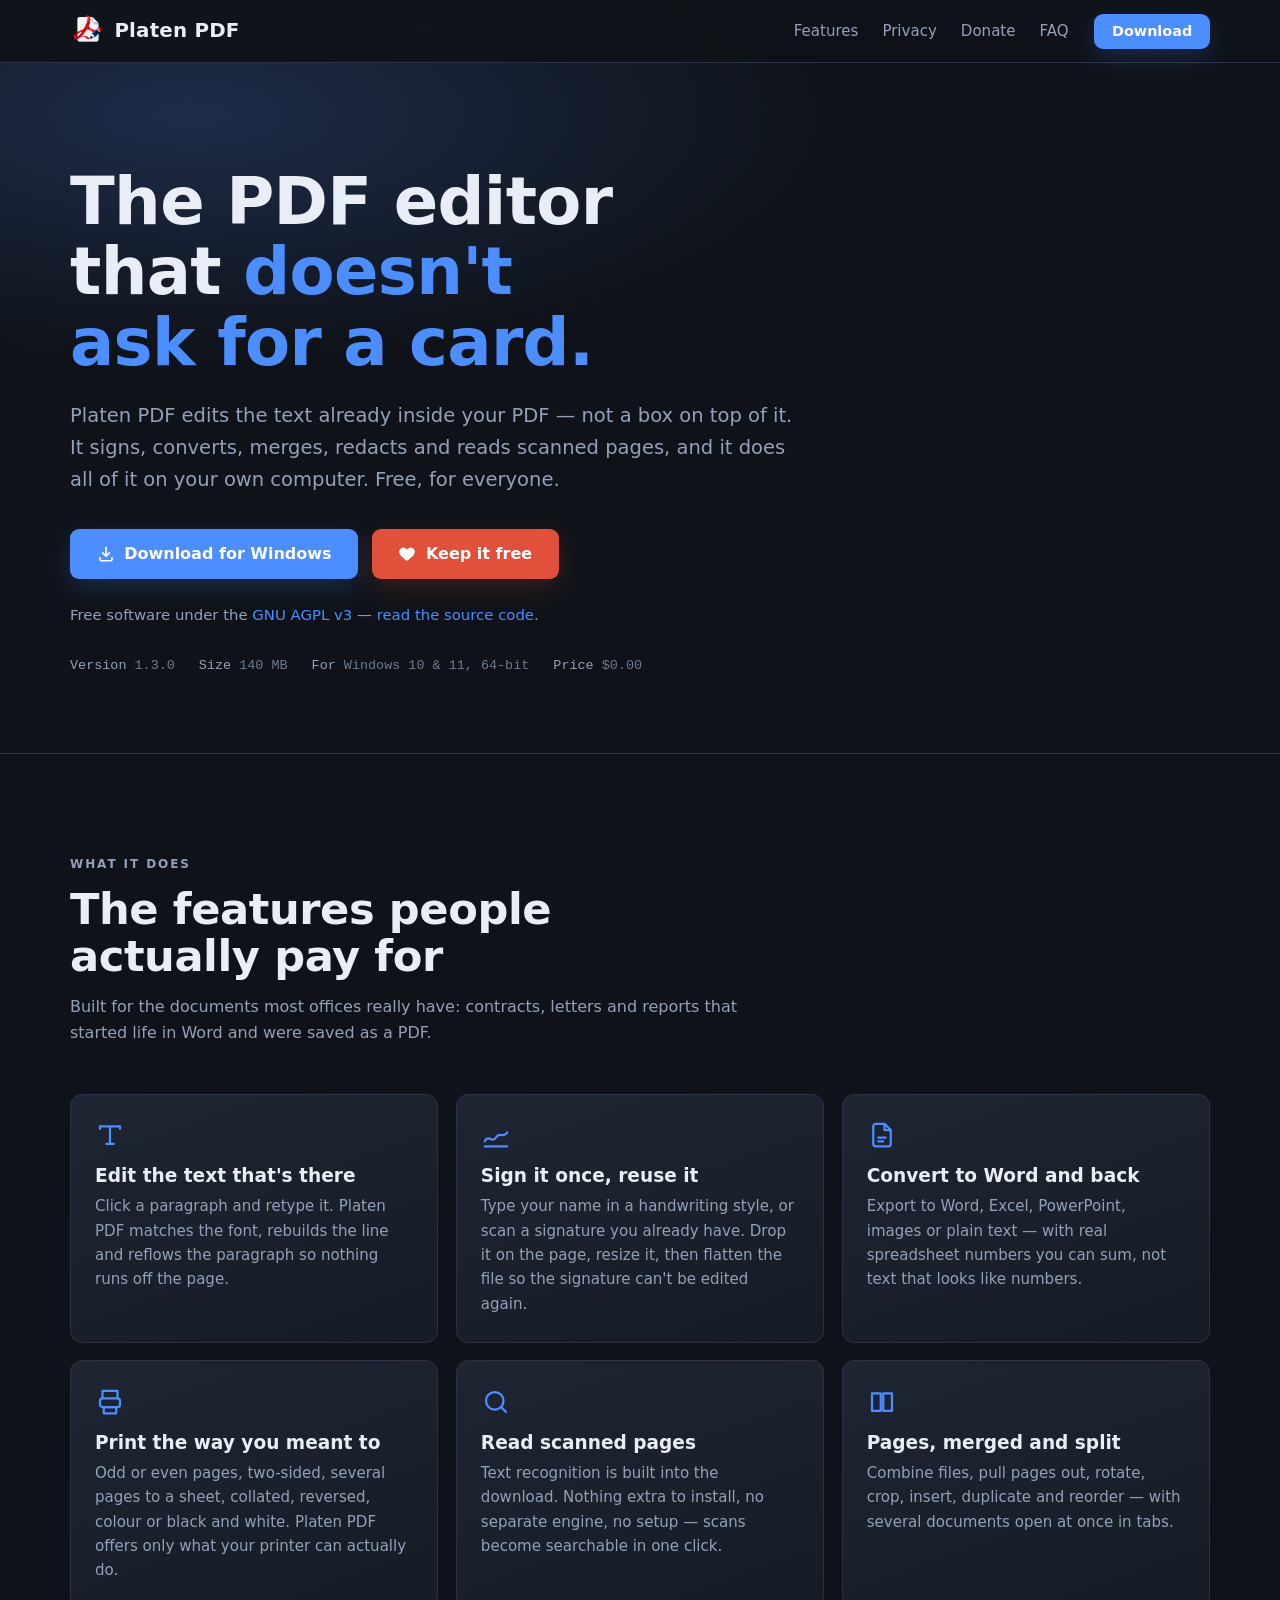
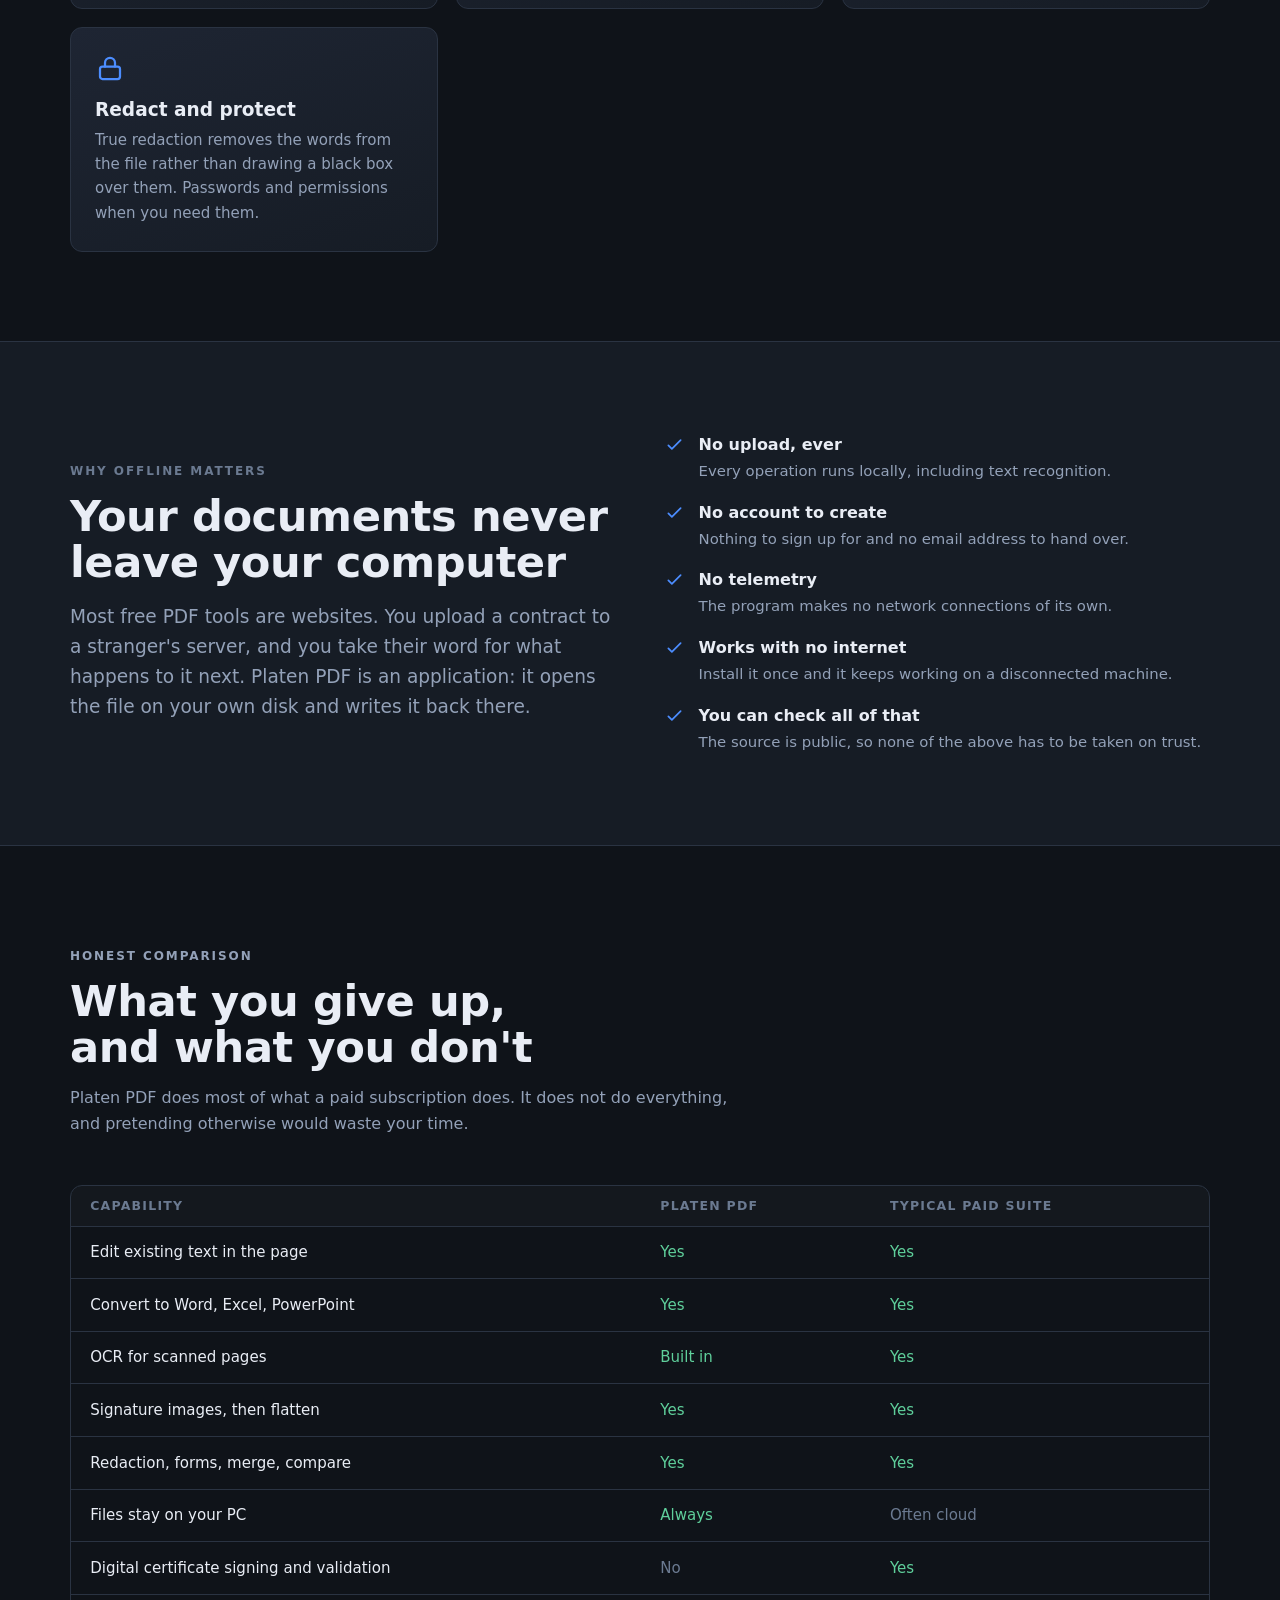
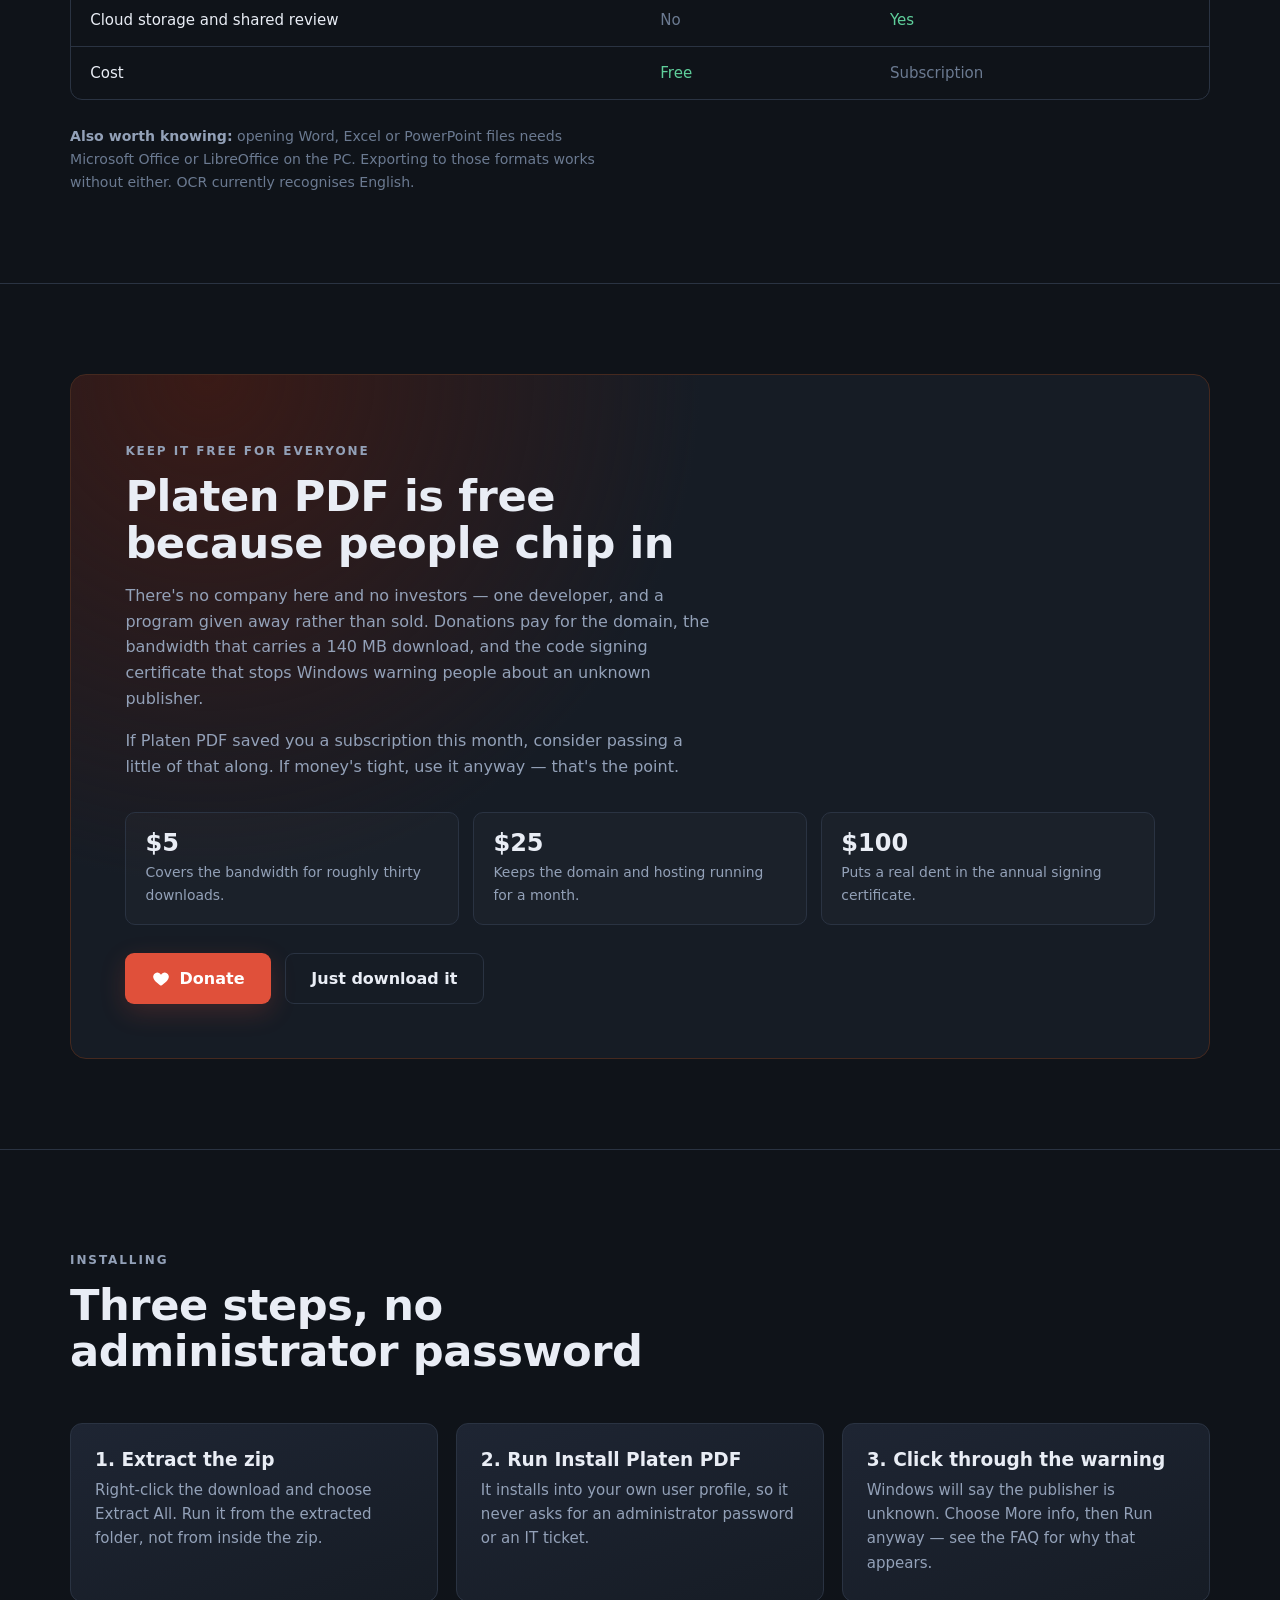
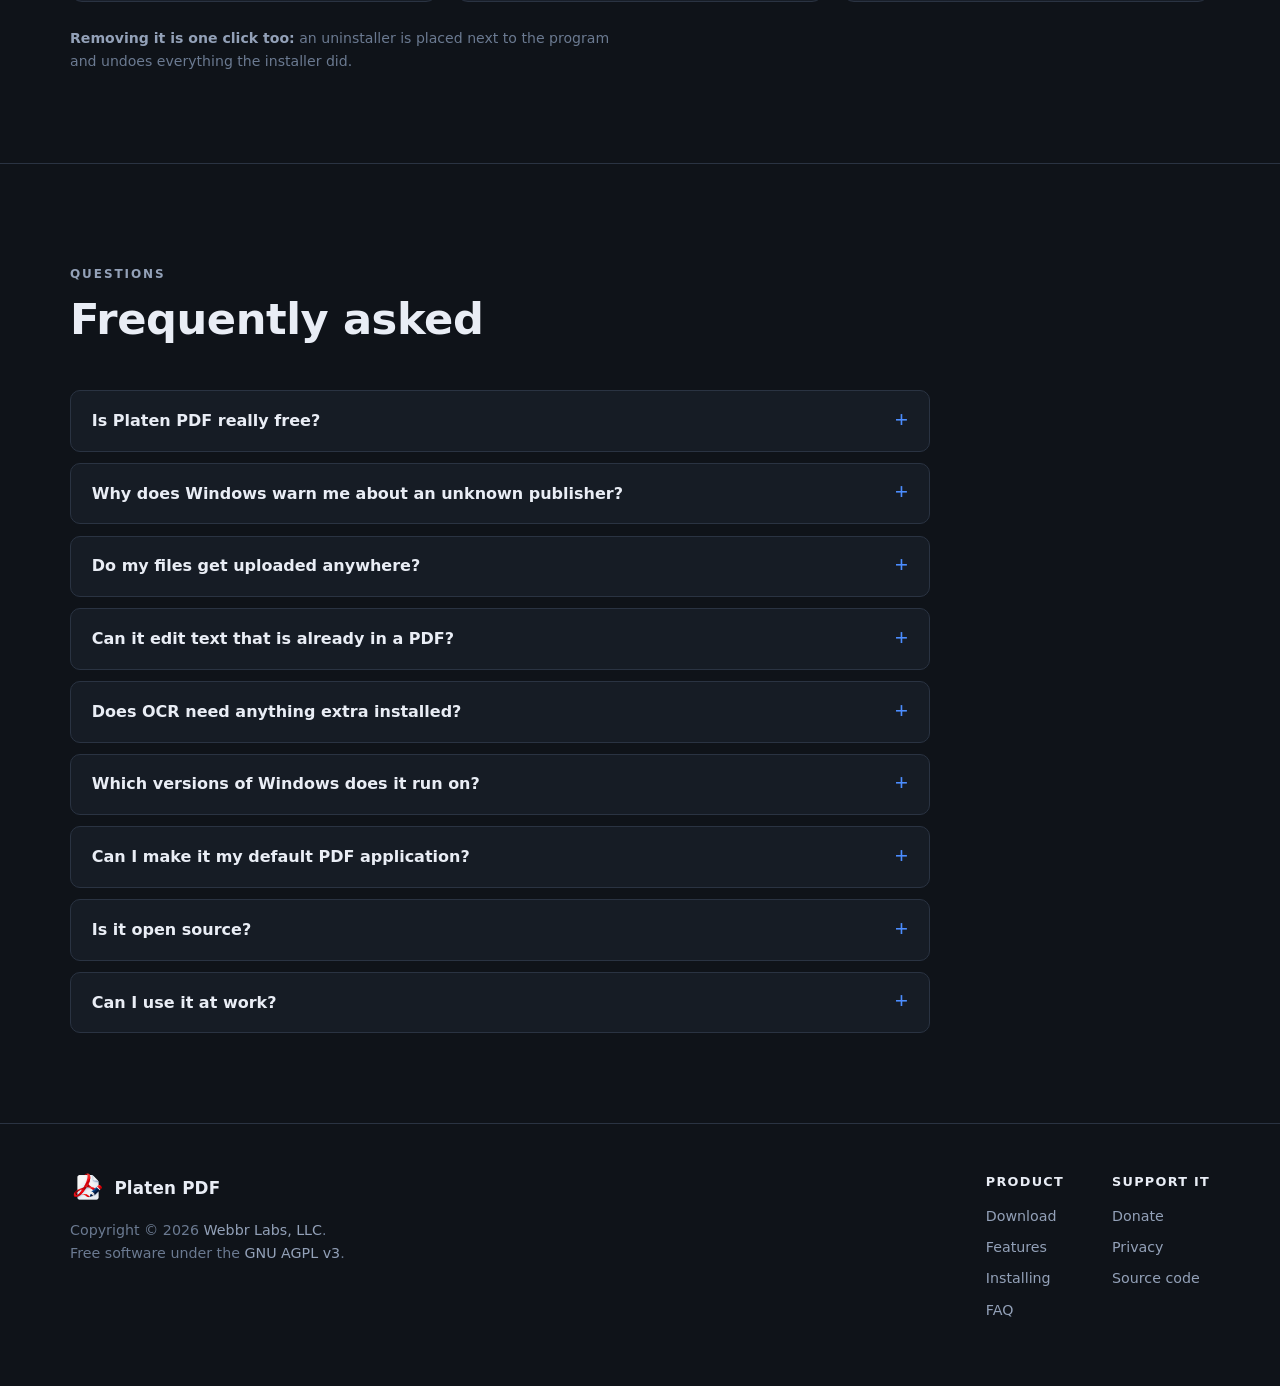
==== site/index.html @ cdaa78f5 "The print dialog grows up Printing could choose a printer, a page range and a number of copies. That" ====
<!doctype html>
<html lang="en">
<head>
<meta charset="utf-8">
<meta name="viewport" content="width=device-width, initial-scale=1">

<title>Platen PDF — Free PDF Editor for Windows</title>
<meta name="description" content="A free PDF editor for Windows. Edit existing text directly in the page, sign documents, convert to Word, Excel and PowerPoint, and read scanned pages with built-in OCR. No subscription, no account, and no upload — every file stays on your own PC.">
<link rel="canonical" href="https://freepdf4you.com/">
<meta name="robots" content="index, follow, max-image-preview:large, max-snippet:-1">
<meta name="author" content="Webbr Labs, LLC">
<meta name="theme-color" content="#0f1319">
<meta name="application-name" content="Platen PDF">
<meta name="keywords" content="free pdf editor, pdf editor windows, edit pdf text, pdf to word, pdf ocr, sign pdf, offline pdf editor, pdf editor no subscription">

<meta property="og:type" content="website">
<meta property="og:site_name" content="Platen PDF">
<meta property="og:url" content="https://freepdf4you.com/">
<meta property="og:title" content="Platen PDF — Free PDF Editor for Windows">
<meta property="og:description" content="Edit PDF text in place, sign, convert and OCR. Free, offline, no subscription and no account. Your files never leave your PC.">
<meta property="og:image" content="https://freepdf4you.com/og-image.png">
<meta property="og:image:width" content="1200">
<meta property="og:image:height" content="630">
<meta property="og:image:alt" content="Platen PDF — a free PDF editor for Windows">
<meta property="og:locale" content="en_US">

<meta name="twitter:card" content="summary_large_image">
<meta name="twitter:title" content="Platen PDF — Free PDF Editor for Windows">
<meta name="twitter:description" content="Edit PDF text in place, sign, convert and OCR. Free, offline, no subscription. Your files never leave your PC.">
<meta name="twitter:image" content="https://freepdf4you.com/og-image.png">

<!-- sizes="any" belongs to scalable icons (SVG). Declaring it on an .ico makes
     Chrome skip the file and fall back to the generic globe, so the sizes here
     are the ones the file genuinely contains. -->
<link rel="icon" href="/favicon.ico" sizes="16x16 32x32 48x48">
<link rel="icon" type="image/png" sizes="32x32" href="/icon-32.png">
<link rel="icon" type="image/png" sizes="192x192" href="/icon-192.png">
<link rel="apple-touch-icon" sizes="180x180" href="/icon-180.png">

<style>
:root {
  --ink:    #0f1319;
  --slate:  #161c25;
  --raise:  #1e2533;
  --line:   #2a3342;
  --text:   #e9edf5;
  --muted:  #93a1b8;
  --dim:    #6b7a91;
  --blue:   #4c8dff;
  --seal:   #e0503a;
  --paper:  #f5f1e8;
  --paper-ink: #232018;

  --display: "Bahnschrift", "DIN Alternate", "Segoe UI Variable Display",
             "Segoe UI Semibold", system-ui, sans-serif;
  --body: "Segoe UI", system-ui, -apple-system, "Helvetica Neue", sans-serif;
  --mono: "Cascadia Mono", "Consolas", ui-monospace, monospace;

  --wrap: 1140px;
}

* { box-sizing: border-box; }
html { scroll-behavior: smooth; }
@media (prefers-reduced-motion: reduce) { html { scroll-behavior: auto; } }

body {
  margin: 0;
  background: var(--ink);
  color: var(--text);
  font: 16px/1.62 var(--body);
  -webkit-font-smoothing: antialiased;
  overflow-x: hidden;
}

h1, h2, h3 { font-family: var(--display); font-weight: 700; line-height: 1.08;
             letter-spacing: -.01em; text-wrap: balance; margin: 0; }
h1 { font-size: clamp(2.5rem, 5.4vw, 4.1rem); }
h2 { font-size: clamp(1.85rem, 3.6vw, 2.7rem); }
h3 { font-size: 1.16rem; letter-spacing: 0; }
p  { margin: 0; }
a  { color: var(--blue); text-decoration: none; }
a:hover { text-decoration: underline; }
:focus-visible { outline: 2px solid var(--blue); outline-offset: 3px; border-radius: 4px; }

.wrap { width: min(var(--wrap), calc(100% - 3rem)); margin-inline: auto; }
.eyebrow {
  font: 600 12px/1 var(--body); letter-spacing: .16em; text-transform: uppercase;
  color: var(--dim); margin-bottom: 1rem;
}
.lede { font-size: 1.16rem; color: var(--muted); max-width: 62ch; }

/* ---------- header ---------- */
header {
  position: sticky; top: 0; z-index: 50;
  background: #0f1319e8; backdrop-filter: blur(14px);
  border-bottom: 1px solid var(--line);
}
.bar { display: flex; align-items: center; gap: 1.6rem; padding: .85rem 0; }
.brand { display: flex; align-items: center; gap: .65rem; margin-right: auto; color: var(--text); }
.brand:hover { text-decoration: none; }
.brand img { width: 34px; height: 34px; display: block; }
.brand b { font: 700 1.24rem/1 var(--display); letter-spacing: .01em; }
nav { display: flex; gap: 1.5rem; }
nav a { color: var(--muted); font-size: .94rem; }
nav a:hover { color: var(--text); text-decoration: none; }

/* ---------- buttons ---------- */
.btn {
  display: inline-flex; align-items: center; gap: .6rem;
  font: 600 1rem/1 var(--body); padding: .95rem 1.6rem; border-radius: 9px;
  border: 1px solid transparent; cursor: pointer; transition: transform .14s, background .14s;
}
.btn:hover { text-decoration: none; transform: translateY(-1px); }
.btn-primary { background: var(--blue); color: #fff; box-shadow: 0 8px 26px #4c8dff33; }
.btn-primary:hover { background: #5f9bff; }
.btn-donate { background: var(--seal); color: #fff; box-shadow: 0 8px 26px #e0503a33; }
.btn-donate:hover { background: #ea6049; }
.btn-ghost { background: transparent; color: var(--text); border-color: var(--line); }
.btn-ghost:hover { border-color: #3d4b5f; background: #ffffff08; }
.btn-sm { padding: .58rem 1.05rem; font-size: .9rem; }
@media (prefers-reduced-motion: reduce) { .btn:hover { transform: none; } }

/* ---------- hero ---------- */
.hero { position: relative; padding: clamp(3.5rem, 8vw, 6.5rem) 0 clamp(3rem, 6vw, 5rem); }
.hero::before {
  content: ""; position: absolute; inset: -30% -20% auto -30%; height: 760px;
  background: radial-gradient(48% 46% at 30% 34%, #1d2c4a 0%, transparent 70%);
  pointer-events: none;
}
.hero .wrap { position: relative; }
.hero .wrap > div { max-width: 46rem; }
.hero h1 span { color: var(--blue); }
.hero .lede { margin-top: 1.4rem; font-size: 1.22rem; }
.cta { display: flex; flex-wrap: wrap; gap: .85rem; margin-top: 2.1rem; }
.specs {
  display: flex; flex-wrap: wrap; gap: 1.5rem; margin-top: 1.8rem;
  font: 400 .84rem/1.5 var(--mono); color: var(--dim);
}
.specs b { color: var(--muted); font-weight: 400; }
.sourceline { margin-top: 1.5rem; font-size: .93rem; color: var(--muted); }


/* ---------- sections ---------- */
section { padding: clamp(3.5rem, 7vw, 6rem) 0; border-top: 1px solid var(--line); }
.head { max-width: 66ch; margin-bottom: 3rem; }
.head p { margin-top: .9rem; color: var(--muted); }

.grid { display: grid; gap: 1.1rem; grid-template-columns: repeat(3, 1fr); }
.card {
  background: linear-gradient(160deg, var(--raise), var(--slate));
  border: 1px solid var(--line); border-radius: 12px; padding: 1.6rem 1.5rem;
  transition: border-color .16s, transform .16s;
}
.card:hover { border-color: #3a4a61; transform: translateY(-2px); }
@media (prefers-reduced-motion: reduce) { .card:hover { transform: none; } }
.card h3 { margin-bottom: .5rem; }
.card p { color: var(--muted); font-size: .94rem; }
.card .ic { width: 30px; height: 30px; margin-bottom: 1rem; color: var(--blue); }
.card .ic svg { width: 100%; height: 100%; display: block; }

/* ---------- privacy band ---------- */
.band { background: var(--slate); }
.band .wrap { display: grid; grid-template-columns: 1fr 1fr; gap: 3rem; align-items: center; }
.points { display: grid; gap: 1rem; }
.point { display: flex; gap: .85rem; align-items: flex-start; }
.point svg { width: 21px; height: 21px; flex: none; color: var(--blue); margin-top: 2px; }
.point b { display: block; font-weight: 600; }
.point span { color: var(--muted); font-size: .93rem; }

/* ---------- donate ---------- */
.donate {
  background:
    radial-gradient(70% 120% at 12% 0%, #3a1a16 0%, transparent 62%),
    var(--slate);
  border: 1px solid #45291f; border-radius: 16px;
  padding: clamp(2.2rem, 4.5vw, 3.4rem);
}
.donate h2 { max-width: 20ch; }
.donate p { color: var(--muted); margin-top: 1rem; max-width: 58ch; }
.tiers { display: grid; grid-template-columns: repeat(3, 1fr); gap: .9rem; margin: 2rem 0 1.8rem; }
.tier {
  border: 1px solid var(--line); border-radius: 10px; padding: 1.1rem 1.2rem;
  background: #ffffff06;
}
.tier b { font: 700 1.5rem/1 var(--display); display: block; color: var(--text); }
.tier span { font-size: .87rem; color: var(--muted); display: block; margin-top: .4rem; }

/* ---------- table ---------- */
.tablewrap { overflow-x: auto; border: 1px solid var(--line); border-radius: 12px; }
table { width: 100%; border-collapse: collapse; font-size: .94rem; min-width: 560px; }
th, td { padding: .85rem 1.2rem; text-align: left; border-bottom: 1px solid var(--line); }
thead th { font: 600 .78rem/1 var(--body); letter-spacing: .1em; text-transform: uppercase;
           color: var(--dim); background: #ffffff05; }
tbody tr:last-child td { border-bottom: 0; }
td.yes { color: #5fcf9b; } td.no { color: var(--dim); }
td:first-child { color: var(--text); }

/* ---------- faq ---------- */
.faq { display: grid; gap: .7rem; max-width: 860px; }
details {
  border: 1px solid var(--line); border-radius: 10px; background: var(--slate);
  padding: 1.05rem 1.3rem;
}
details[open] { border-color: #3a4a61; }
summary { cursor: pointer; font-weight: 600; list-style: none; display: flex;
          justify-content: space-between; gap: 1rem; align-items: center; }
summary::-webkit-details-marker { display: none; }
summary::after { content: "+"; color: var(--blue); font: 400 1.4rem/1 var(--mono); }
details[open] summary::after { content: "–"; }
details p { color: var(--muted); margin-top: .85rem; font-size: .95rem; }

/* ---------- footer ---------- */
footer { border-top: 1px solid var(--line); padding: 3rem 0 4rem; color: var(--dim); font-size: .89rem; }
footer .wrap { display: flex; flex-wrap: wrap; gap: 2rem 3rem; justify-content: space-between; }
footer a { color: var(--muted); }
footer .cols { display: flex; gap: 3rem; flex-wrap: wrap; }
footer .col { display: grid; gap: .5rem; align-content: start; }
footer .col b { color: var(--text); font-size: .8rem; letter-spacing: .1em;
                text-transform: uppercase; margin-bottom: .3rem; }

.note { font-size: .88rem; color: var(--dim); margin-top: 1.6rem; max-width: 62ch; }
.note b { color: var(--muted); font-weight: 600; }

@media (max-width: 900px) {
  .band .wrap { grid-template-columns: 1fr; }
  .grid, .tiers { grid-template-columns: 1fr; }
  nav { display: none; }
}
</style>
</head>
<body>

<header>
  <div class="wrap bar">
    <a class="brand" href="/">
      <img src="logo.png" alt="Platen PDF logo" width="34" height="34">
      <b>Platen PDF</b>
    </a>
    <nav>
      <a href="#features">Features</a>
      <a href="#privacy">Privacy</a>
      <a href="#donate">Donate</a>
      <a href="#faq">FAQ</a>
    </nav>
    <a class="btn btn-primary btn-sm" href="#download">Download</a>
  </div>
</header>

<main>

<div class="hero" id="download">
  <div class="wrap">
    <div>
      <h1>The PDF editor that <span>doesn't ask for a card.</span></h1>
      <p class="lede">Platen PDF edits the text already inside your PDF — not a box
        on top of it. It signs, converts, merges, redacts and reads scanned pages,
        and it does all of it on your own computer. Free, for everyone.</p>

      <div class="cta">
        <a class="btn btn-primary" href="https://github.com/david81te/Platen-PDF/releases/latest/download/PlatenPDF-Setup.zip">
          <svg width="18" height="18" viewBox="0 0 24 24" fill="none" stroke="currentColor" stroke-width="2.2" stroke-linecap="round" stroke-linejoin="round" aria-hidden="true"><path d="M12 3v12m0 0 4.5-4.5M12 15l-4.5-4.5M4 17v2a2 2 0 0 0 2 2h12a2 2 0 0 0 2-2v-2"/></svg>
          Download for Windows
        </a>
        <a class="btn btn-donate" href="#donate">
          <svg width="18" height="18" viewBox="0 0 24 24" fill="currentColor" aria-hidden="true"><path d="M12 21s-7.5-4.7-9.6-9A5.2 5.2 0 0 1 12 6.2 5.2 5.2 0 0 1 21.6 12c-2.1 4.3-9.6 9-9.6 9Z"/></svg>
          Keep it free
        </a>
      </div>

      <p class="sourceline">
        Free software under the
        <a href="https://www.gnu.org/licenses/agpl-3.0.html">GNU AGPL v3</a> —
        <a href="https://github.com/david81te/Platen-PDF">read the source code</a>.
      </p>

      <p class="specs">
        <span><b>Version</b> 1.3.0</span>
        <span><b>Size</b> 140 MB</span>
        <span><b>For</b> Windows 10 &amp; 11, 64-bit</span>
        <span><b>Price</b> $0.00</span>
      </p>
    </div>

  </div>
</div>

<section id="features">
  <div class="wrap">
    <div class="head">
      <p class="eyebrow">What it does</p>
      <h2>The features people actually pay for</h2>
      <p>Built for the documents most offices really have: contracts, letters and
         reports that started life in Word and were saved as a PDF.</p>
    </div>

    <div class="grid">
      <div class="card">
        <div class="ic"><svg viewBox="0 0 24 24" fill="none" stroke="currentColor" stroke-width="1.8" stroke-linecap="round" stroke-linejoin="round"><path d="M4 7V5h16v2M9 19h6M12 5v14"/></svg></div>
        <h3>Edit the text that's there</h3>
        <p>Click a paragraph and retype it. Platen PDF matches the font, rebuilds
           the line and reflows the paragraph so nothing runs off the page.</p>
      </div>
      <div class="card">
        <div class="ic"><svg viewBox="0 0 24 24" fill="none" stroke="currentColor" stroke-width="1.8" stroke-linecap="round" stroke-linejoin="round"><path d="M3 17c3-6 6 2 9-3s6 1 9-4"/><path d="M3 21h18"/></svg></div>
        <h3>Sign it once, reuse it</h3>
        <p>Type your name in a handwriting style, or scan a signature you already
           have. Drop it on the page, resize it, then flatten the file so the
           signature can't be edited again.</p>
      </div>
      <div class="card">
        <div class="ic"><svg viewBox="0 0 24 24" fill="none" stroke="currentColor" stroke-width="1.8" stroke-linecap="round" stroke-linejoin="round"><path d="M14 3H7a2 2 0 0 0-2 2v14a2 2 0 0 0 2 2h10a2 2 0 0 0 2-2V8z"/><path d="M14 3v5h5"/><path d="M9 14h6M9 17h4"/></svg></div>
        <h3>Convert to Word and back</h3>
        <p>Export to Word, Excel, PowerPoint, images or plain text — with real
           spreadsheet numbers you can sum, not text that looks like numbers.</p>
      </div>
      <div class="card">
        <div class="ic"><svg viewBox="0 0 24 24" fill="none" stroke="currentColor" stroke-width="1.8" stroke-linecap="round" stroke-linejoin="round"><path d="M6 9V3h12v6"/><rect x="4" y="9" width="16" height="7" rx="2"/><path d="M7 16h10v5H7z"/></svg></div>
        <h3>Print the way you meant to</h3>
        <p>Odd or even pages, two-sided, several pages to a sheet, collated,
           reversed, colour or black and white. Platen PDF offers only what your
           printer can actually do.</p>
      </div>
      <div class="card">
        <div class="ic"><svg viewBox="0 0 24 24" fill="none" stroke="currentColor" stroke-width="1.8" stroke-linecap="round" stroke-linejoin="round"><circle cx="11" cy="11" r="7"/><path d="m20 20-3.5-3.5"/></svg></div>
        <h3>Read scanned pages</h3>
        <p>Text recognition is built into the download. Nothing extra to install,
           no separate engine, no setup — scans become searchable in one click.</p>
      </div>
      <div class="card">
        <div class="ic"><svg viewBox="0 0 24 24" fill="none" stroke="currentColor" stroke-width="1.8" stroke-linecap="round" stroke-linejoin="round"><path d="M4 5h7v14H4zM13 5h7v14h-7z"/></svg></div>
        <h3>Pages, merged and split</h3>
        <p>Combine files, pull pages out, rotate, crop, insert, duplicate and
           reorder — with several documents open at once in tabs.</p>
      </div>
      <div class="card">
        <div class="ic"><svg viewBox="0 0 24 24" fill="none" stroke="currentColor" stroke-width="1.8" stroke-linecap="round" stroke-linejoin="round"><rect x="4" y="10" width="16" height="10" rx="2"/><path d="M8 10V7a4 4 0 0 1 8 0v3"/></svg></div>
        <h3>Redact and protect</h3>
        <p>True redaction removes the words from the file rather than drawing a
           black box over them. Passwords and permissions when you need them.</p>
      </div>
    </div>
  </div>
</section>

<section class="band" id="privacy">
  <div class="wrap">
    <div>
      <p class="eyebrow">Why offline matters</p>
      <h2>Your documents never leave your computer</h2>
      <p class="lede" style="margin-top:1rem">Most free PDF tools are websites. You
        upload a contract to a stranger's server, and you take their word for what
        happens to it next. Platen PDF is an application: it opens the file on your
        own disk and writes it back there.</p>
    </div>
    <div class="points">
      <div class="point">
        <svg viewBox="0 0 24 24" fill="none" stroke="currentColor" stroke-width="2" stroke-linecap="round" stroke-linejoin="round"><path d="m5 13 4 4L19 7"/></svg>
        <div><b>No upload, ever</b><span>Every operation runs locally, including text recognition.</span></div>
      </div>
      <div class="point">
        <svg viewBox="0 0 24 24" fill="none" stroke="currentColor" stroke-width="2" stroke-linecap="round" stroke-linejoin="round"><path d="m5 13 4 4L19 7"/></svg>
        <div><b>No account to create</b><span>Nothing to sign up for and no email address to hand over.</span></div>
      </div>
      <div class="point">
        <svg viewBox="0 0 24 24" fill="none" stroke="currentColor" stroke-width="2" stroke-linecap="round" stroke-linejoin="round"><path d="m5 13 4 4L19 7"/></svg>
        <div><b>No telemetry</b><span>The program makes no network connections of its own.</span></div>
      </div>
      <div class="point">
        <svg viewBox="0 0 24 24" fill="none" stroke="currentColor" stroke-width="2" stroke-linecap="round" stroke-linejoin="round"><path d="m5 13 4 4L19 7"/></svg>
        <div><b>Works with no internet</b><span>Install it once and it keeps working on a disconnected machine.</span></div>
      </div>
      <div class="point">
        <svg viewBox="0 0 24 24" fill="none" stroke="currentColor" stroke-width="2" stroke-linecap="round" stroke-linejoin="round"><path d="m5 13 4 4L19 7"/></svg>
        <div><b>You can check all of that</b><span>The source is public, so none of the above has to be taken on trust.</span></div>
      </div>
    </div>
  </div>
</section>

<section>
  <div class="wrap">
    <div class="head">
      <p class="eyebrow">Honest comparison</p>
      <h2>What you give up, and what you don't</h2>
      <p>Platen PDF does most of what a paid subscription does. It does not do
         everything, and pretending otherwise would waste your time.</p>
    </div>
    <div class="tablewrap">
      <table>
        <thead>
          <tr><th scope="col">Capability</th><th scope="col">Platen PDF</th><th scope="col">Typical paid suite</th></tr>
        </thead>
        <tbody>
          <tr><td>Edit existing text in the page</td><td class="yes">Yes</td><td class="yes">Yes</td></tr>
          <tr><td>Convert to Word, Excel, PowerPoint</td><td class="yes">Yes</td><td class="yes">Yes</td></tr>
          <tr><td>OCR for scanned pages</td><td class="yes">Built in</td><td class="yes">Yes</td></tr>
          <tr><td>Signature images, then flatten</td><td class="yes">Yes</td><td class="yes">Yes</td></tr>
          <tr><td>Redaction, forms, merge, compare</td><td class="yes">Yes</td><td class="yes">Yes</td></tr>
          <tr><td>Files stay on your PC</td><td class="yes">Always</td><td class="no">Often cloud</td></tr>
          <tr><td>Digital certificate signing and validation</td><td class="no">No</td><td class="yes">Yes</td></tr>
          <tr><td>Cloud storage and shared review</td><td class="no">No</td><td class="yes">Yes</td></tr>
          <tr><td>Cost</td><td class="yes">Free</td><td class="no">Subscription</td></tr>
        </tbody>
      </table>
    </div>
    <p class="note"><b>Also worth knowing:</b> opening Word, Excel or PowerPoint
      files needs Microsoft Office or LibreOffice on the PC. Exporting to those
      formats works without either. OCR currently recognises English.</p>
  </div>
</section>

<section id="donate">
  <div class="wrap">
    <div class="donate">
      <p class="eyebrow">Keep it free for everyone</p>
      <h2>Platen PDF is free because people chip in</h2>
      <p>There's no company here and no investors — one developer, and a program
         given away rather than sold. Donations pay for the domain, the bandwidth
         that carries a 140 MB download, and the code signing certificate that
         stops Windows warning people about an unknown publisher.</p>
      <p>If Platen PDF saved you a subscription this month, consider passing a
         little of that along. If money's tight, use it anyway — that's the point.</p>

      <div class="tiers">
        <div class="tier"><b>$5</b><span>Covers the bandwidth for roughly thirty downloads.</span></div>
        <div class="tier"><b>$25</b><span>Keeps the domain and hosting running for a month.</span></div>
        <div class="tier"><b>$100</b><span>Puts a real dent in the annual signing certificate.</span></div>
      </div>

      <div class="cta" style="margin-top:0">
        <a class="btn btn-donate" href="https://ko-fi.com/davidwillmore">
          <svg width="18" height="18" viewBox="0 0 24 24" fill="currentColor" aria-hidden="true"><path d="M12 21s-7.5-4.7-9.6-9A5.2 5.2 0 0 1 12 6.2 5.2 5.2 0 0 1 21.6 12c-2.1 4.3-9.6 9-9.6 9Z"/></svg>
          Donate
        </a>
        <a class="btn btn-ghost" href="#download">Just download it</a>
      </div>
    </div>
  </div>
</section>

<section id="install">
  <div class="wrap">
    <div class="head">
      <p class="eyebrow">Installing</p>
      <h2>Three steps, no administrator password</h2>
    </div>
    <div class="grid">
      <div class="card">
        <h3>1. Extract the zip</h3>
        <p>Right-click the download and choose Extract All. Run it from the
           extracted folder, not from inside the zip.</p>
      </div>
      <div class="card">
        <h3>2. Run Install Platen PDF</h3>
        <p>It installs into your own user profile, so it never asks for an
           administrator password or an IT ticket.</p>
      </div>
      <div class="card">
        <h3>3. Click through the warning</h3>
        <p>Windows will say the publisher is unknown. Choose More info, then Run
           anyway — see the FAQ for why that appears.</p>
      </div>
    </div>
    <p class="note"><b>Removing it is one click too:</b> an uninstaller is placed
      next to the program and undoes everything the installer did.</p>
  </div>
</section>

<section id="faq">
  <div class="wrap">
    <div class="head">
      <p class="eyebrow">Questions</p>
      <h2>Frequently asked</h2>
    </div>
    <div class="faq">
      <details>
        <summary>Is Platen PDF really free?</summary>
        <p>Yes. There is no trial, no watermark, no page limit, no account and no
           upsell. Donations are voluntary and change nothing about what you get.</p>
      </details>
      <details>
        <summary>Why does Windows warn me about an unknown publisher?</summary>
        <p>Because the download is not code-signed. A signing certificate costs
           several hundred dollars a year from a certificate authority, and paying
           for one is exactly what donations are for. Until then, choose More info
           and then Run anyway. The warning is about the absence of a paid
           certificate, not about anything found in the file.</p>
      </details>
      <details>
        <summary>Do my files get uploaded anywhere?</summary>
        <p>No. Platen PDF is a desktop application and every operation — editing,
           conversion, OCR, signing — happens on your own PC. The program makes no
           network connections of its own, and it keeps working with the internet
           disconnected.</p>
      </details>
      <details>
        <summary>Can it edit text that is already in a PDF?</summary>
        <p>Yes, and that is the feature it was built around. Click a paragraph and
           retype it; Platen PDF matches the existing font, redraws the line and
           rewraps the paragraph. It works best on PDFs exported from Word, which
           is what most office documents are. Rotated and vertical text is refused
           rather than mangled.</p>
      </details>
      <details>
        <summary>Does OCR need anything extra installed?</summary>
        <p>No. The recognition engine and its models are inside the download.
           Nothing to install separately and no configuration. It currently
           recognises English.</p>
      </details>
      <details>
        <summary>Which versions of Windows does it run on?</summary>
        <p>64-bit Windows 10 and Windows 11. It needs the Microsoft Edge WebView2
           runtime, which both already include; if it is missing, the program says
           so and links to the free Microsoft installer. There is no macOS, Linux
           or ARM build.</p>
      </details>
      <details>
        <summary>Can I make it my default PDF application?</summary>
        <p>Yes. The installer adds Platen PDF to the Open with list, and
           File &gt; Set as default PDF app takes you to the Windows screen where
           you confirm it. Windows deliberately does not let any program make
           itself the default without you choosing it.</p>
      </details>
      <details>
        <summary>Is it open source?</summary>
        <p>Yes. Platen PDF is released under the GNU Affero General Public
           License v3, and the complete source is at
           <a href="https://github.com/david81te/Platen-PDF">github.com/david81te/Platen-PDF</a>.
           You are free to read it, build it yourself, modify it and pass it on,
           provided anything you pass on stays under the same licence.</p>
      </details>
      <details>
        <summary>Can I use it at work?</summary>
        <p>Yes. It installs per-user with no administrator rights, writes nothing
           outside your user profile, and needs no network access — which is
           usually what a locked-down machine cares about.</p>
      </details>
    </div>
  </div>
</section>

</main>

<footer>
  <div class="wrap">
    <div>
      <a class="brand" href="/" style="margin-bottom:.8rem">
        <img src="logo.png" alt="" width="28" height="28">
        <b style="font-size:1.05rem">Platen PDF</b>
      </a>
      <p>Copyright &copy; 2026 <a href="https://webbr-labs.com">Webbr Labs, LLC</a>.<br>
         Free software under the
         <a href="https://www.gnu.org/licenses/agpl-3.0.html">GNU AGPL v3</a>.</p>
    </div>
    <div class="cols">
      <div class="col">
        <b>Product</b>
        <a href="#download">Download</a>
        <a href="#features">Features</a>
        <a href="#install">Installing</a>
        <a href="#faq">FAQ</a>
      </div>
      <div class="col">
        <b>Support it</b>
        <a href="#donate">Donate</a>
        <a href="#privacy">Privacy</a>
        <a href="https://github.com/david81te/Platen-PDF">Source code</a>
      </div>
    </div>
  </div>
</footer>

<script type="application/ld+json">
{
  "@context": "https://schema.org",
  "@graph": [
    {
      "@type": "WebSite",
      "@id": "https://freepdf4you.com/#website",
      "url": "https://freepdf4you.com/",
      "name": "Platen PDF",
      "description": "A free PDF editor for Windows that works entirely offline.",
      "inLanguage": "en-US",
      "publisher": { "@id": "https://freepdf4you.com/#org" }
    },
    {
      "@type": "Organization",
      "@id": "https://freepdf4you.com/#org",
      "name": "Webbr Labs, LLC",
      "url": "https://webbr-labs.com",
      "logo": "https://freepdf4you.com/logo.png"
    },
    {
      "@type": "SoftwareApplication",
      "@id": "https://freepdf4you.com/#app",
      "name": "Platen PDF",
      "alternateName": "Platen PDF free PDF editor",
      "description": "A free PDF editor for Windows. Edit existing text directly in the page, add reusable signature images and flatten them, convert to Word, Excel and PowerPoint, run built-in OCR on scanned pages, merge and split documents, redact text and fill forms. Everything runs locally; no file is ever uploaded.",
      "applicationCategory": "BusinessApplication",
      "applicationSubCategory": "PDF Editor",
      "operatingSystem": "Windows 10, Windows 11 (64-bit)",
      "softwareVersion": "1.3.0",
      "fileSize": "140 MB",
      "downloadUrl": "https://github.com/david81te/Platen-PDF/releases/latest/download/PlatenPDF-Setup.zip",
      "installUrl": "https://freepdf4you.com/#download",
      "url": "https://freepdf4you.com/",
      "image": "https://freepdf4you.com/og-image.png",
      "screenshot": "https://freepdf4you.com/og-image.png",
      "inLanguage": "en-US",
      "author": { "@id": "https://freepdf4you.com/#org" },
      "isAccessibleForFree": true,
      "license": "https://www.gnu.org/licenses/agpl-3.0.html",
      "codeRepository": "https://github.com/david81te/Platen-PDF",
      "offers": {
        "@type": "Offer",
        "price": "0",
        "priceCurrency": "USD",
        "availability": "https://schema.org/InStock"
      },
      "featureList": [
        "Edit existing PDF text in place with font matching and paragraph reflow",
        "Typed or scanned signatures that can be flattened so they cannot be edited",
        "Printing with odd or even pages, two-sided, pages per sheet, collation and reverse order",
        "Convert PDF to Word, Excel, PowerPoint, images and plain text",
        "Built-in OCR for scanned pages with no separate engine to install",
        "Merge, split, extract, rotate, crop and reorder pages",
        "True redaction that removes text rather than covering it",
        "Fill and create form fields",
        "Compare two PDFs and mark up the differences",
        "Watermarks, page numbers, headers and footers",
        "Password protection and permissions",
        "Works entirely offline with no account and no upload"
      ],
      "softwareRequirements": "64-bit Windows 10 or 11 with Microsoft Edge WebView2"
    },
    {
      "@type": "FAQPage",
      "@id": "https://freepdf4you.com/#faq",
      "mainEntity": [
        { "@type": "Question", "name": "Is Platen PDF really free?",
          "acceptedAnswer": { "@type": "Answer", "text": "Yes. There is no trial, no watermark, no page limit, no account and no upsell. Donations are voluntary and change nothing about what you get." } },
        { "@type": "Question", "name": "Why does Windows warn me about an unknown publisher?",
          "acceptedAnswer": { "@type": "Answer", "text": "Because the download is not code-signed. A signing certificate costs several hundred dollars a year, which is what donations go toward. Choose More info and then Run anyway. The warning is about the absence of a paid certificate, not about anything found in the file." } },
        { "@type": "Question", "name": "Do my files get uploaded anywhere?",
          "acceptedAnswer": { "@type": "Answer", "text": "No. Platen PDF is a desktop application and every operation, including editing, conversion, OCR and signing, happens on your own PC. The program makes no network connections of its own and keeps working with the internet disconnected." } },
        { "@type": "Question", "name": "Can it edit text that is already in a PDF?",
          "acceptedAnswer": { "@type": "Answer", "text": "Yes. Click a paragraph and retype it; Platen PDF matches the existing font, redraws the line and rewraps the paragraph. It works best on PDFs exported from Word. Rotated and vertical text is refused rather than mangled." } },
        { "@type": "Question", "name": "Does OCR need anything extra installed?",
          "acceptedAnswer": { "@type": "Answer", "text": "No. The recognition engine and its models are inside the download. It currently recognises English." } },
        { "@type": "Question", "name": "Which versions of Windows does it run on?",
          "acceptedAnswer": { "@type": "Answer", "text": "64-bit Windows 10 and Windows 11, using the Microsoft Edge WebView2 runtime that both already include. There is no macOS, Linux or ARM build." } },
        { "@type": "Question", "name": "Can I make it my default PDF application?",
          "acceptedAnswer": { "@type": "Answer", "text": "Yes. The installer adds Platen PDF to the Open with list, and File > Set as default PDF app opens the Windows screen where you confirm the choice." } },
        { "@type": "Question", "name": "Is Platen PDF open source?",
          "acceptedAnswer": { "@type": "Answer", "text": "Yes. Platen PDF is released under the GNU Affero General Public License v3 and the complete source code is published at https://github.com/david81te/Platen-PDF. You are free to read it, build it yourself, modify it and redistribute it, provided anything you pass on stays under the same licence." } },
        { "@type": "Question", "name": "Can I use it at work?",
          "acceptedAnswer": { "@type": "Answer", "text": "Yes. It installs per-user with no administrator rights, writes nothing outside your user profile and needs no network access." } }
      ]
    }
  ]
}
</script>

</body>
</html>
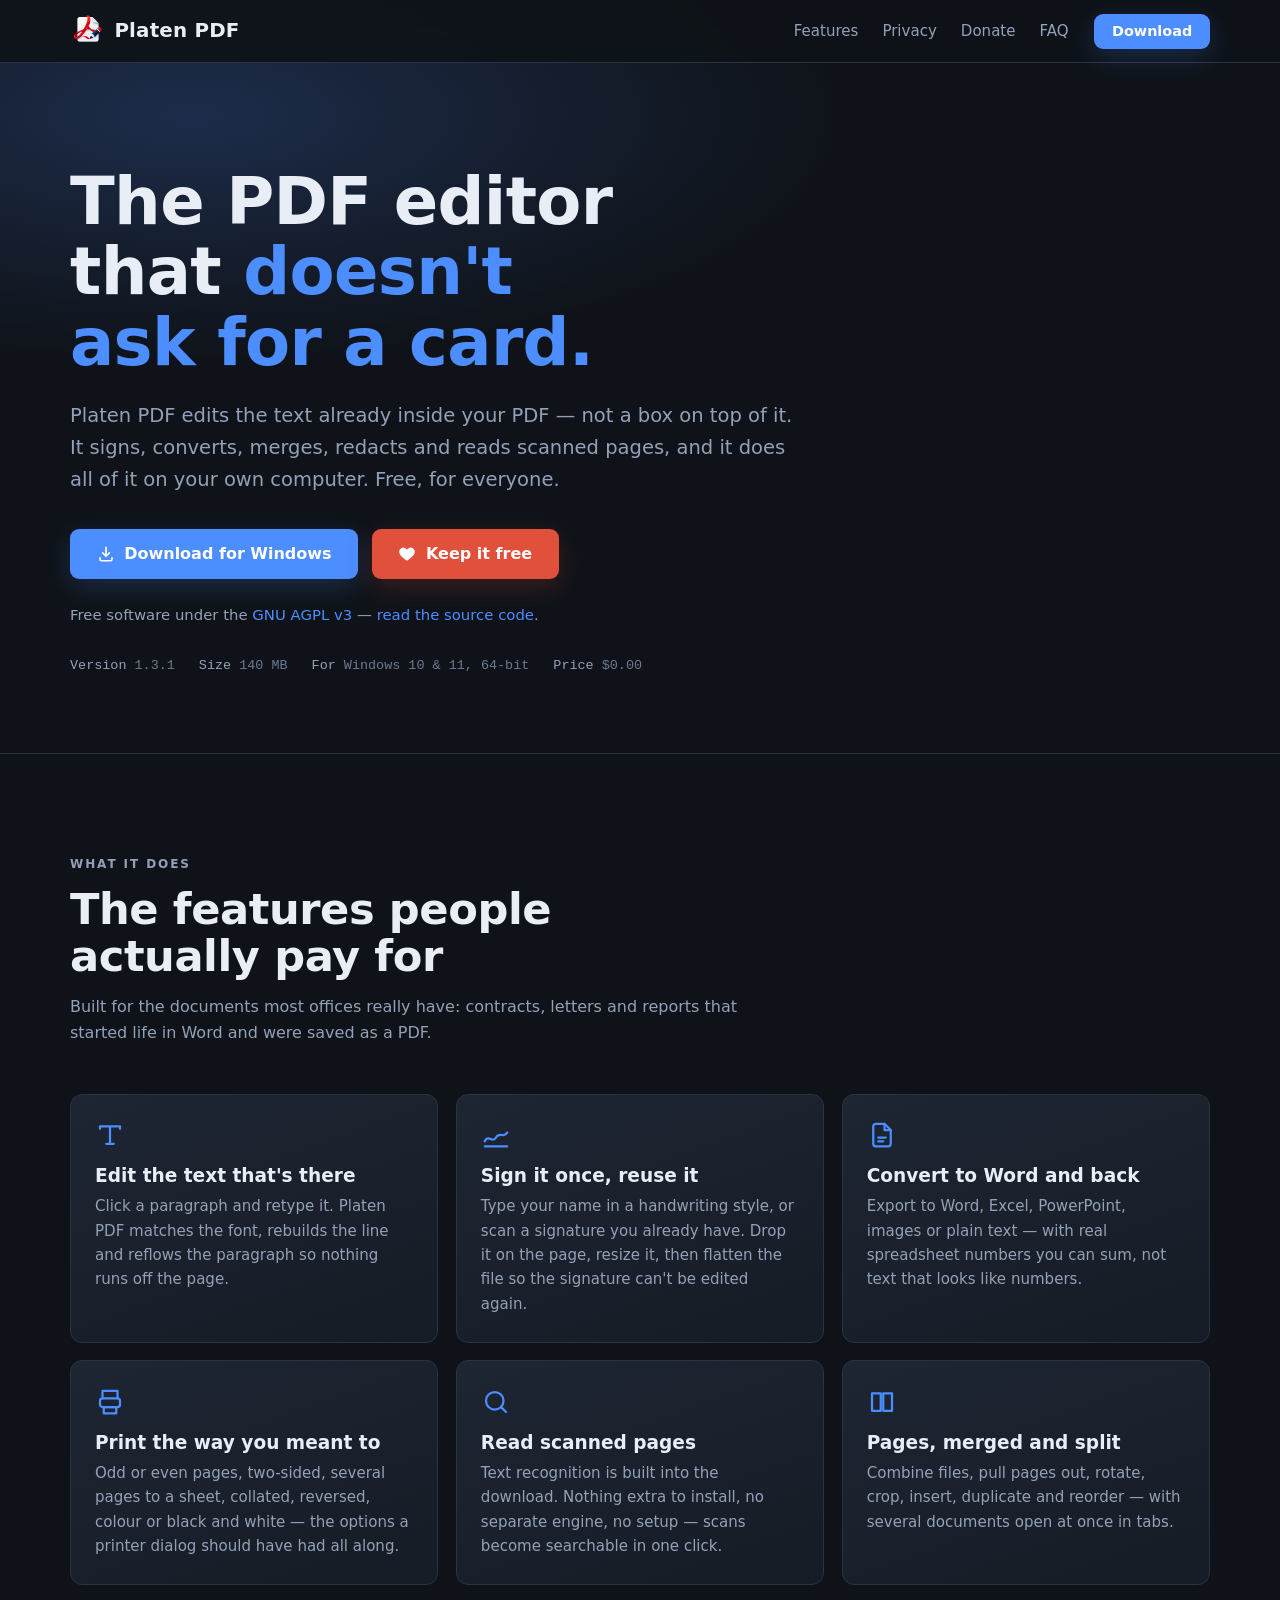
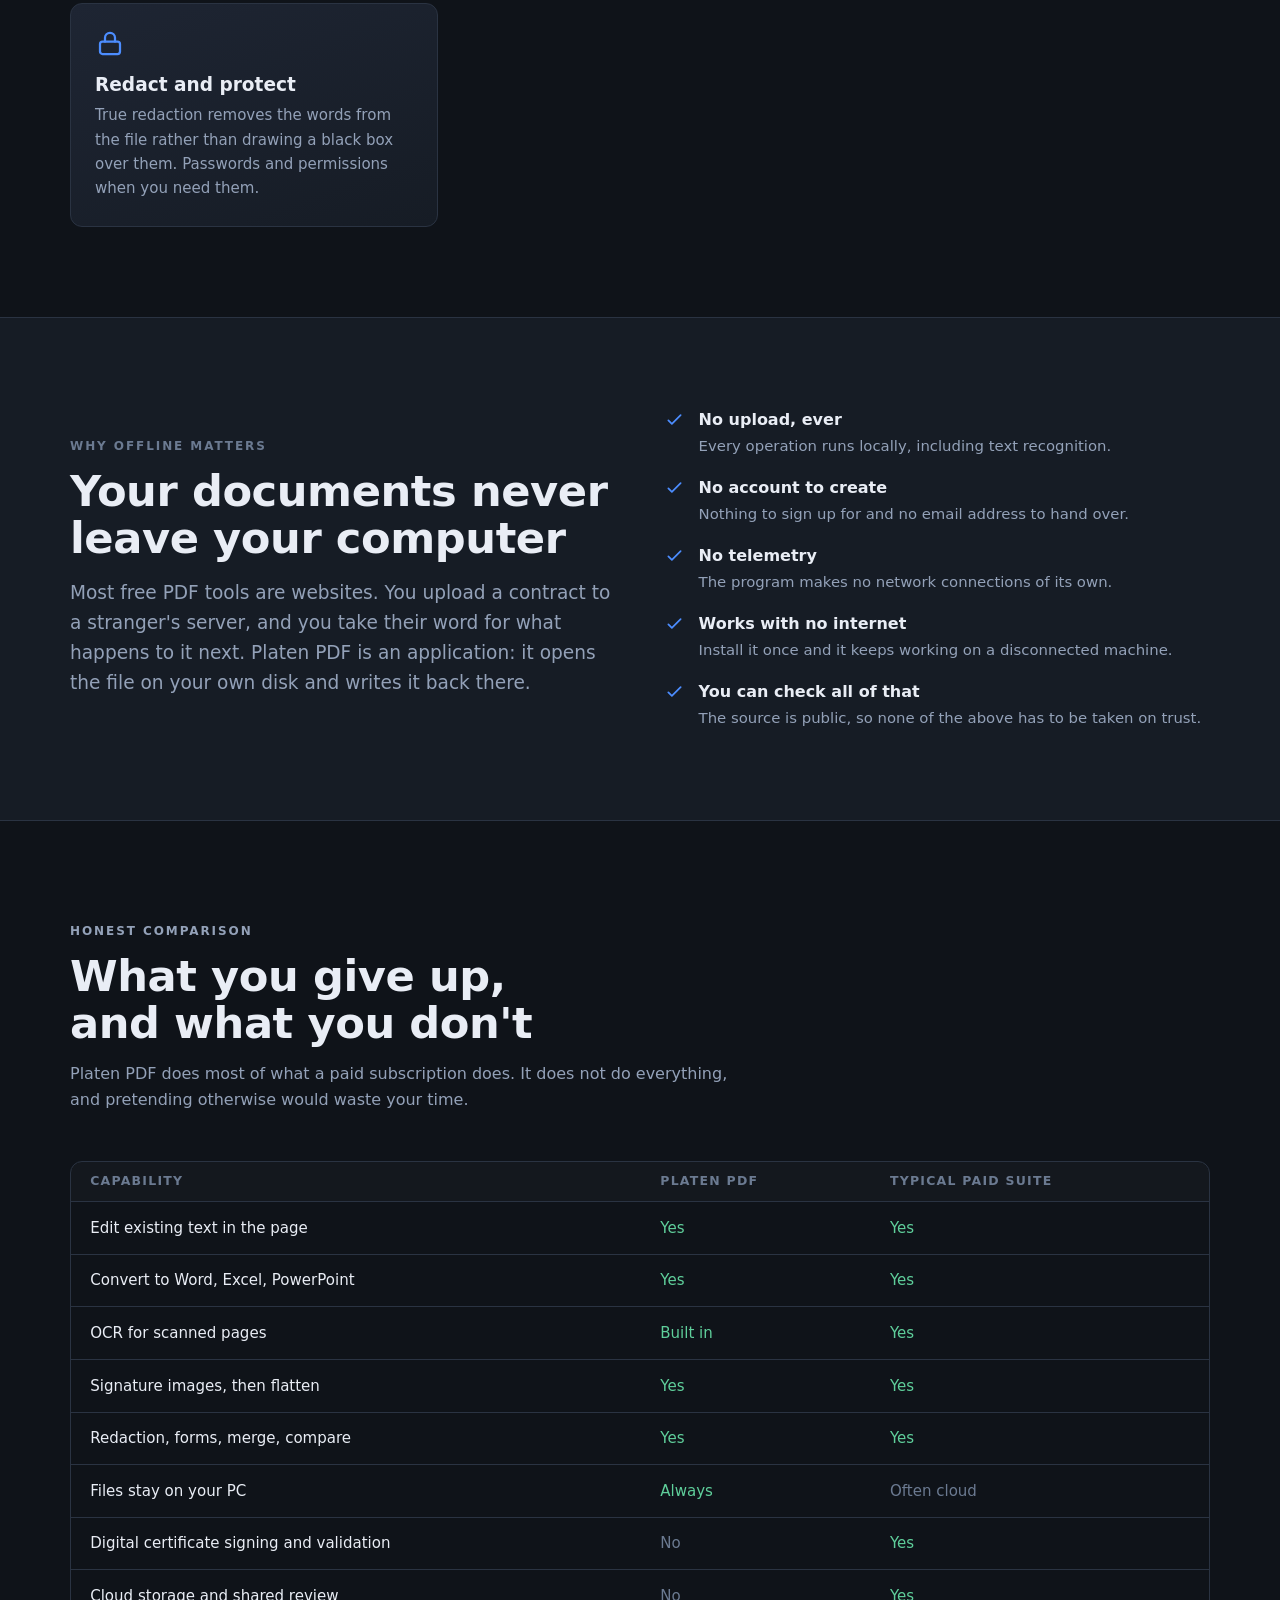
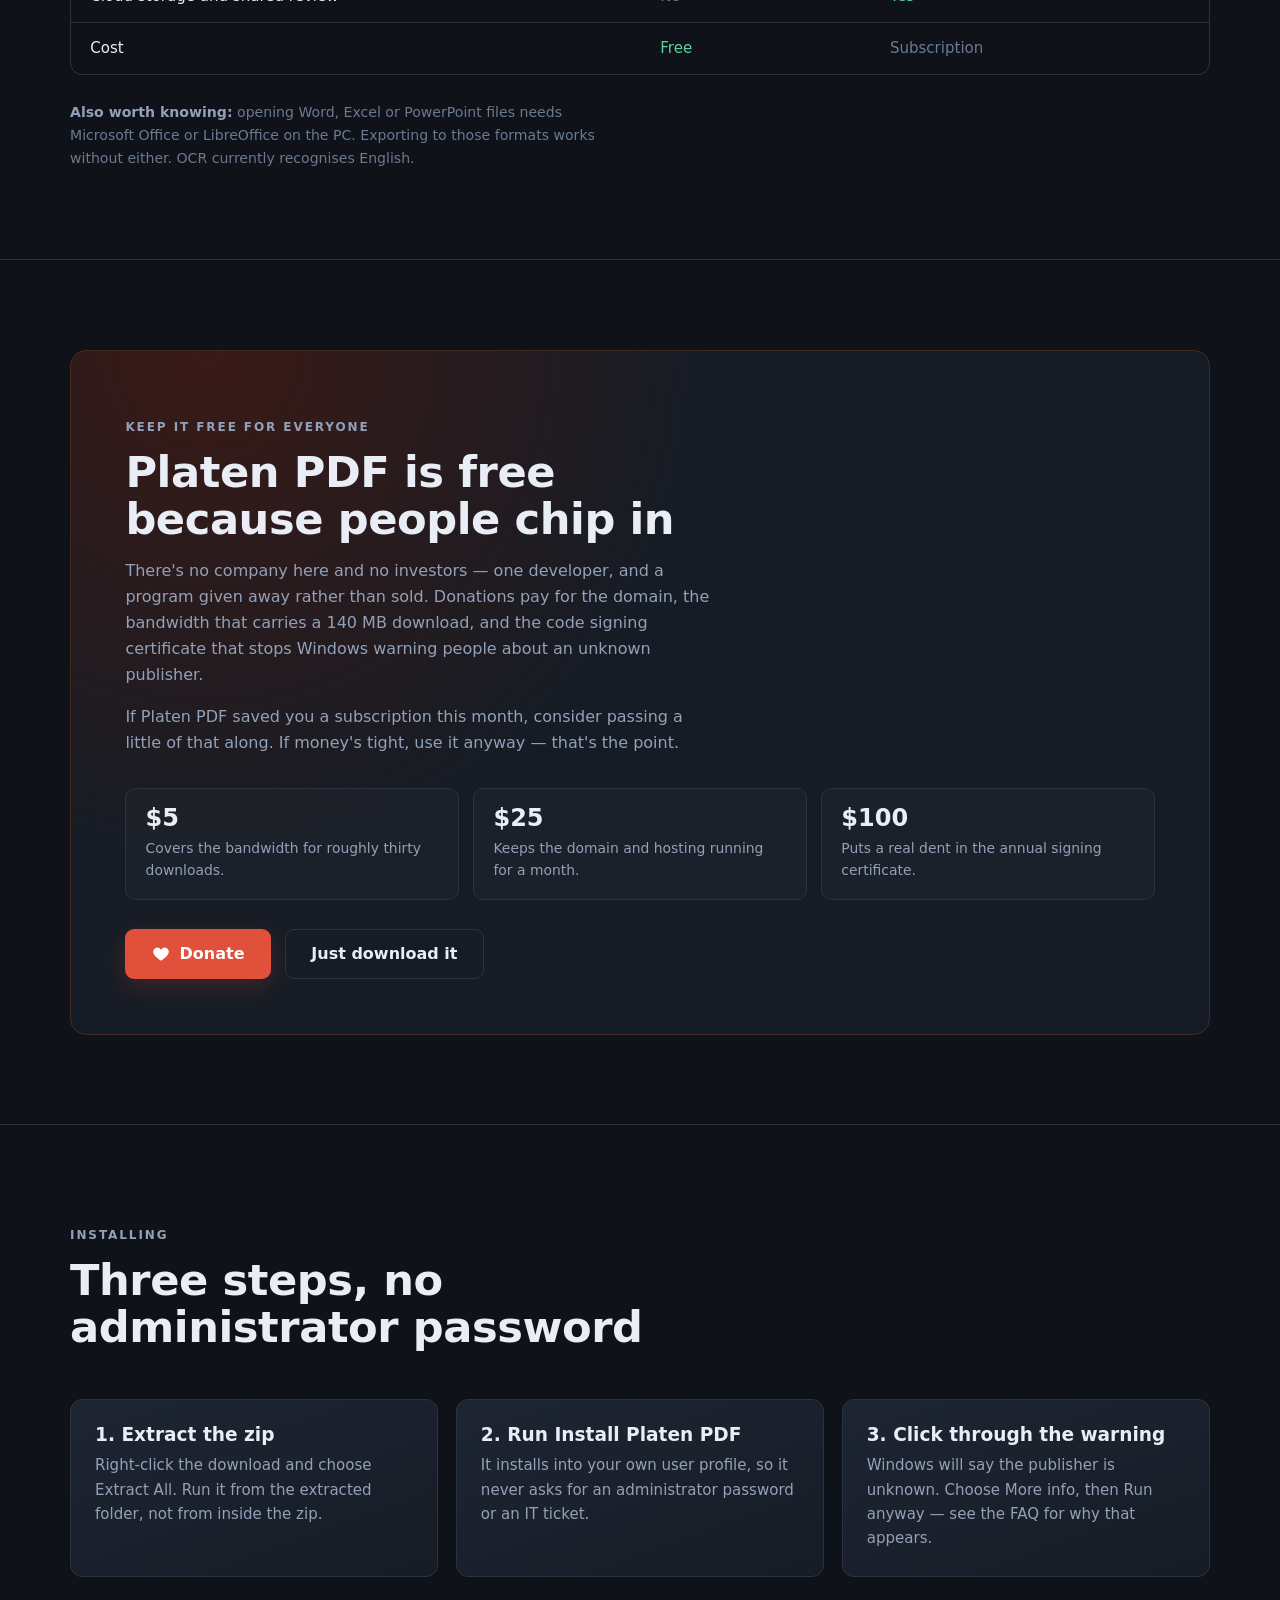
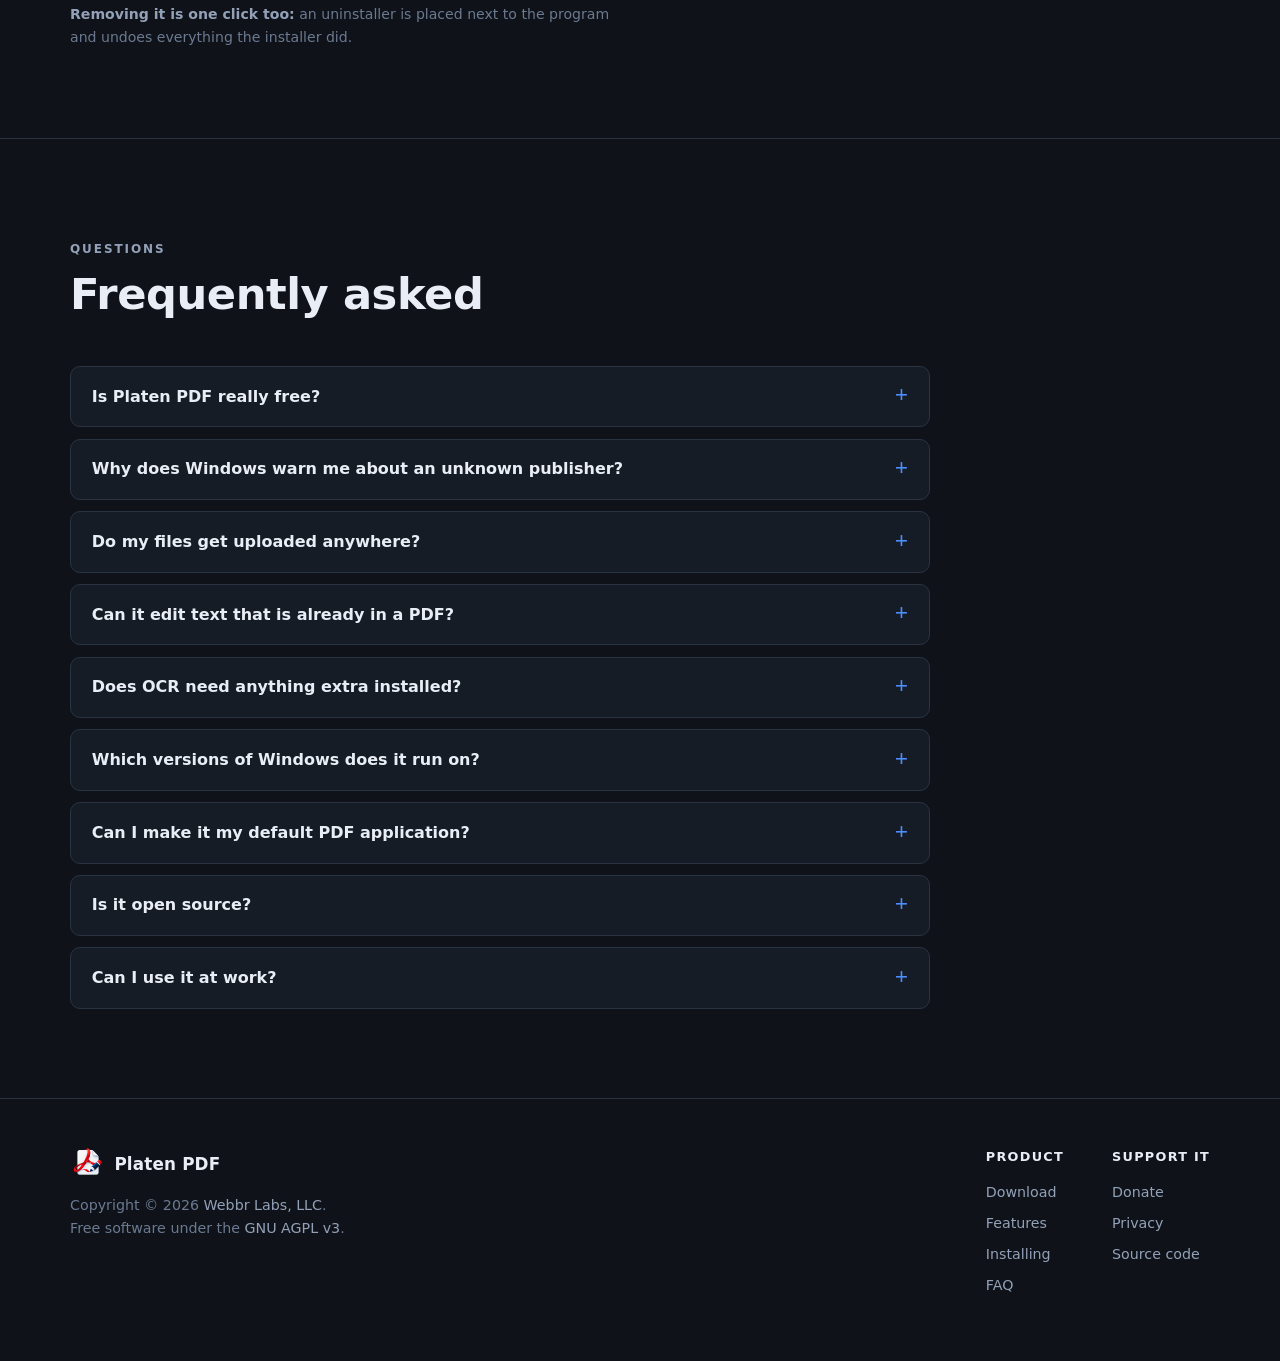
==== commit 94202a81: "Opening Print must never go and ask a printer anything Windows closed Platen PDF 1.3.0 for not respo" ====
--- a/site/index.html
+++ b/site/index.html
@@ -274,7 +274,7 @@
       </p>
 
       <p class="specs">
-        <span><b>Version</b> 1.3.0</span>
+        <span><b>Version</b> 1.3.1</span>
         <span><b>Size</b> 140 MB</span>
         <span><b>For</b> Windows 10 &amp; 11, 64-bit</span>
         <span><b>Price</b> $0.00</span>
@@ -317,8 +317,8 @@
         <div class="ic"><svg viewBox="0 0 24 24" fill="none" stroke="currentColor" stroke-width="1.8" stroke-linecap="round" stroke-linejoin="round"><path d="M6 9V3h12v6"/><rect x="4" y="9" width="16" height="7" rx="2"/><path d="M7 16h10v5H7z"/></svg></div>
         <h3>Print the way you meant to</h3>
         <p>Odd or even pages, two-sided, several pages to a sheet, collated,
-           reversed, colour or black and white. Platen PDF offers only what your
-           printer can actually do.</p>
+           reversed, colour or black and white &mdash; the options a printer
+           dialog should have had all along.</p>
       </div>
       <div class="card">
         <div class="ic"><svg viewBox="0 0 24 24" fill="none" stroke="currentColor" stroke-width="1.8" stroke-linecap="round" stroke-linejoin="round"><circle cx="11" cy="11" r="7"/><path d="m20 20-3.5-3.5"/></svg></div>
@@ -599,7 +599,7 @@
       "applicationCategory": "BusinessApplication",
       "applicationSubCategory": "PDF Editor",
       "operatingSystem": "Windows 10, Windows 11 (64-bit)",
-      "softwareVersion": "1.3.0",
+      "softwareVersion": "1.3.1",
       "fileSize": "140 MB",
       "downloadUrl": "https://github.com/david81te/Platen-PDF/releases/latest/download/PlatenPDF-Setup.zip",
       "installUrl": "https://freepdf4you.com/#download",
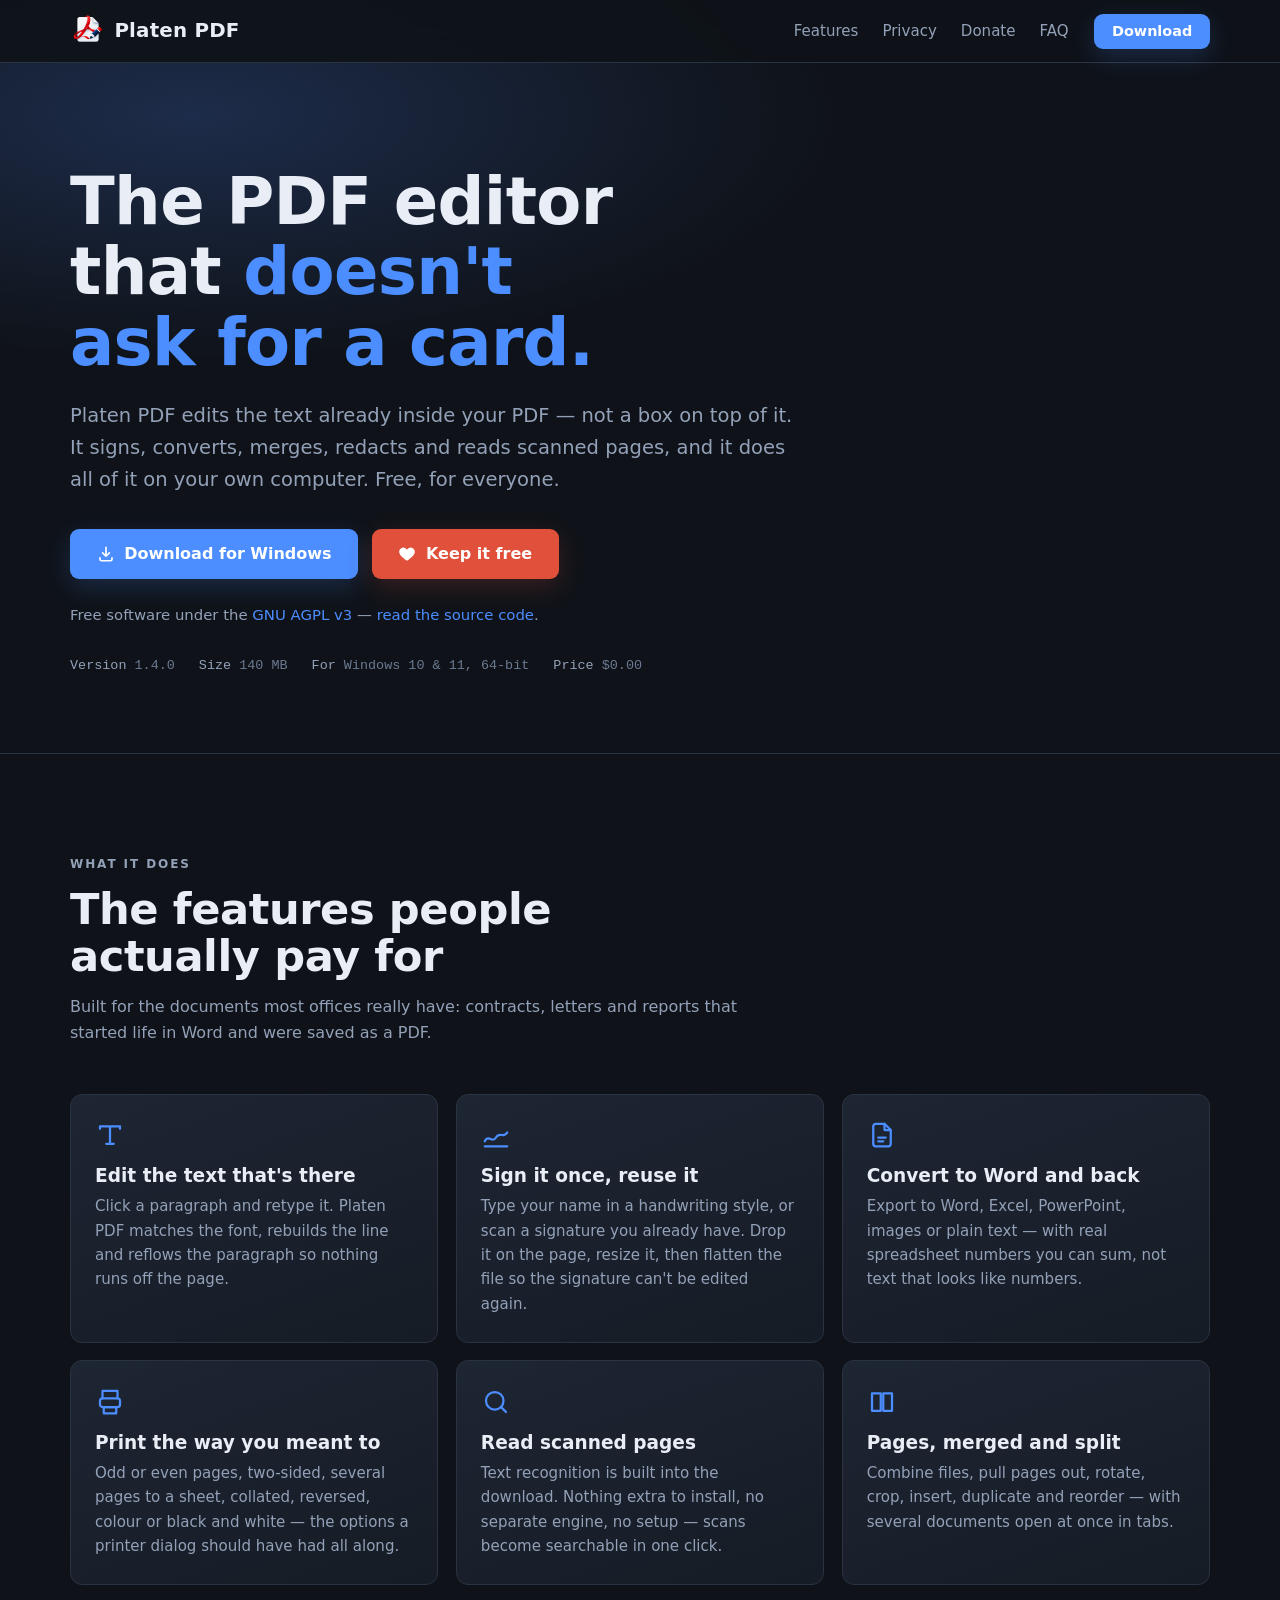
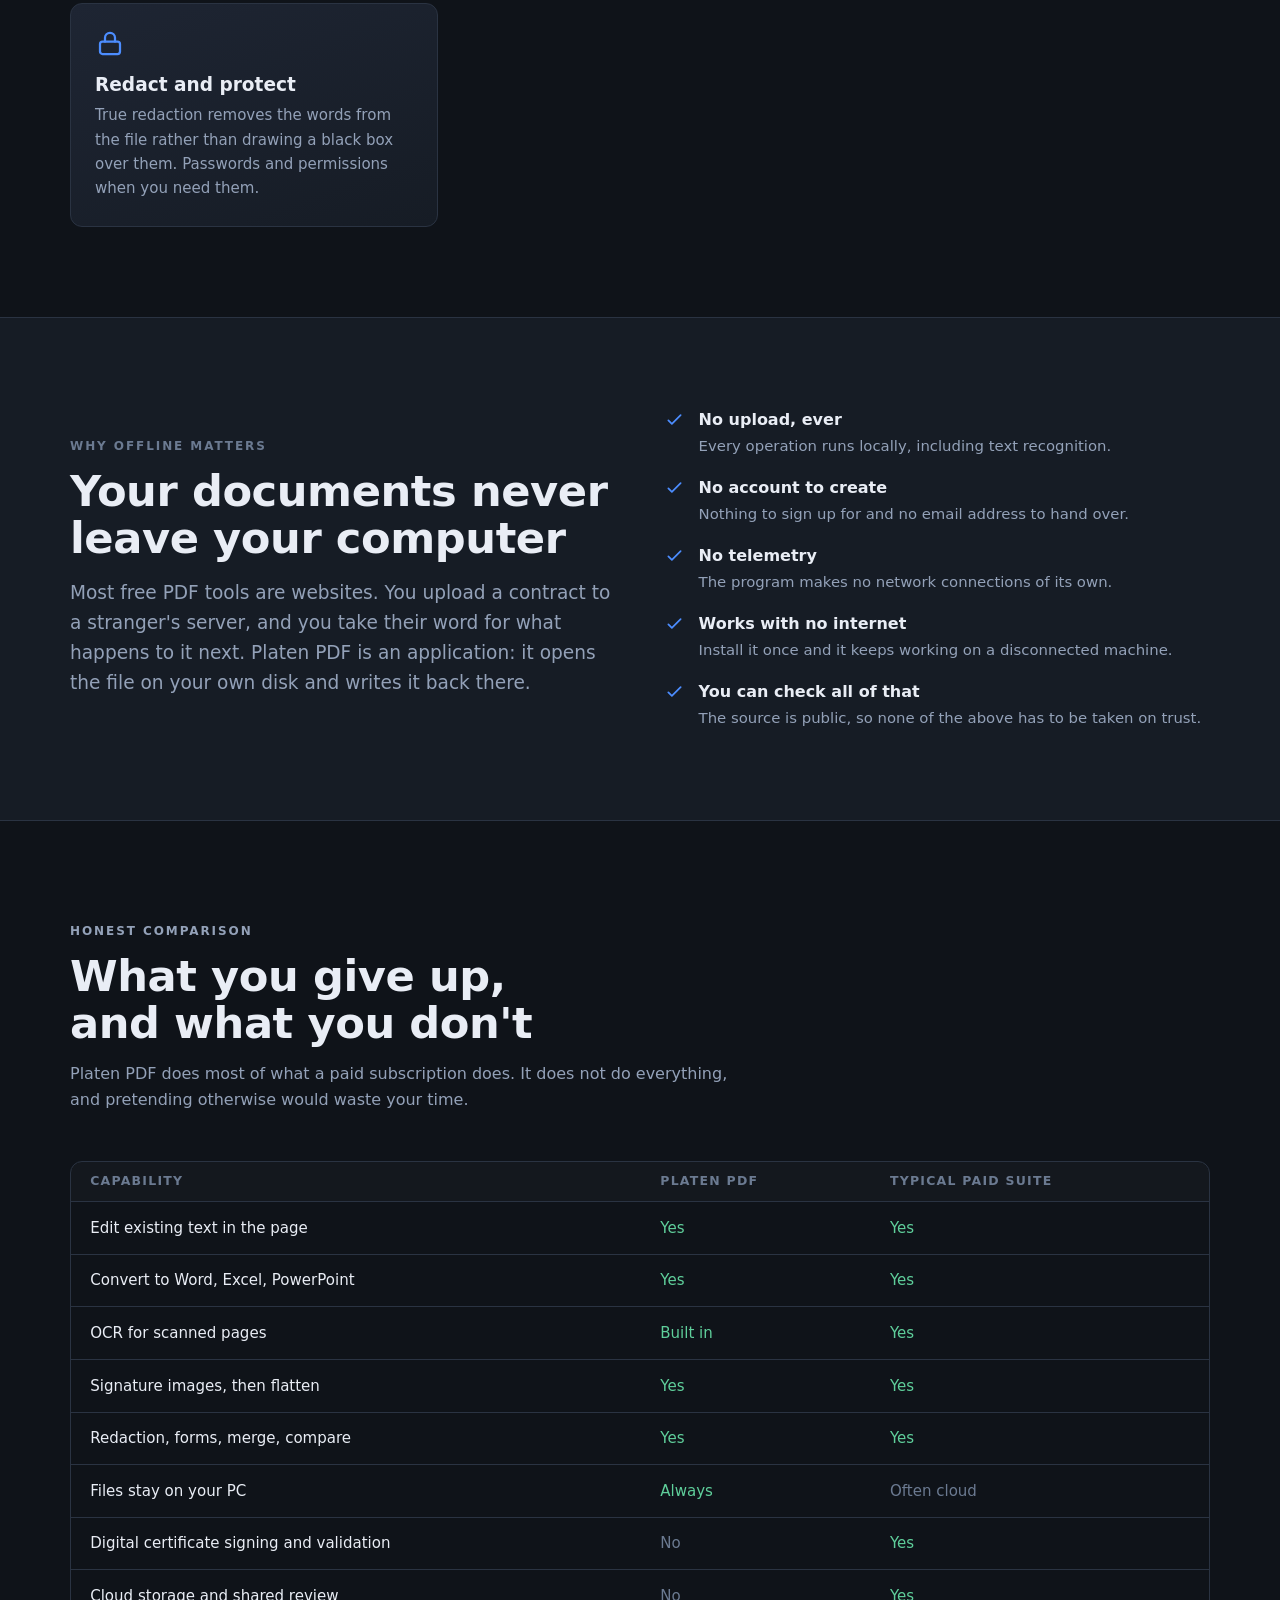
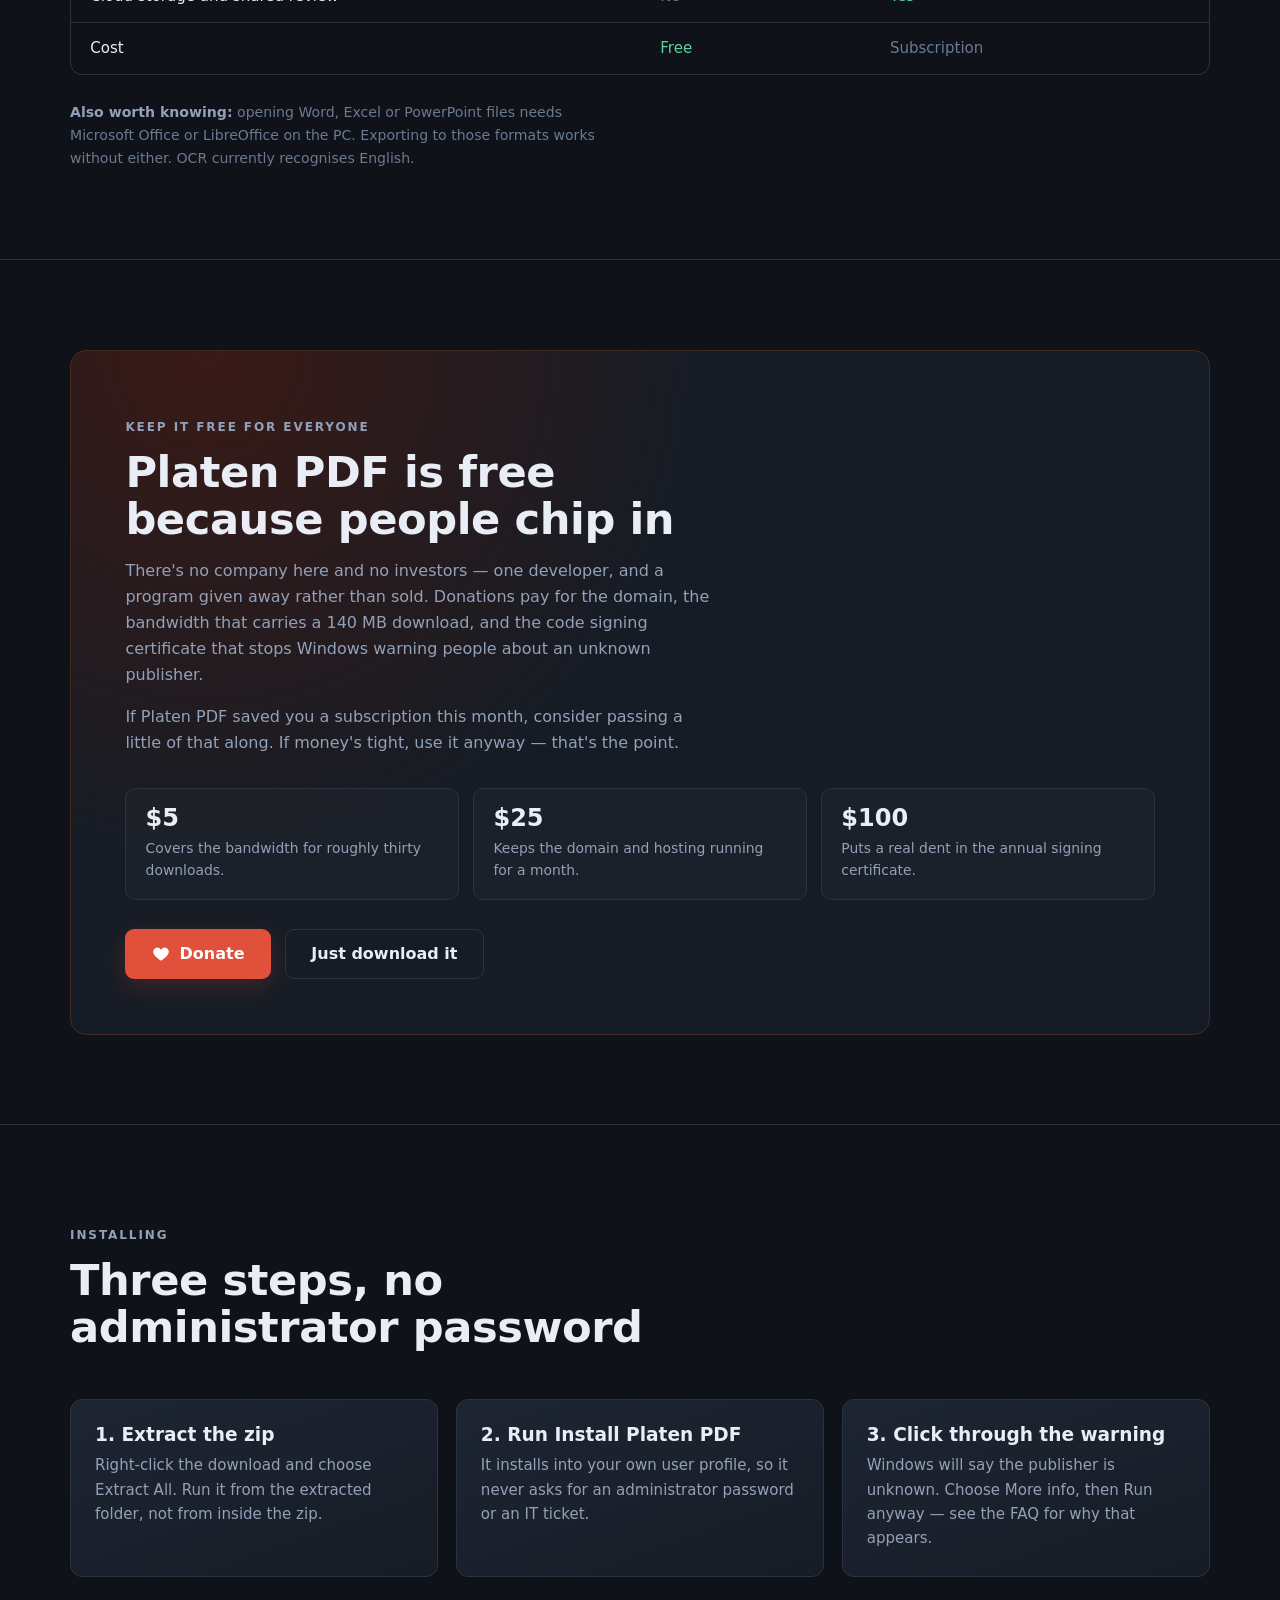
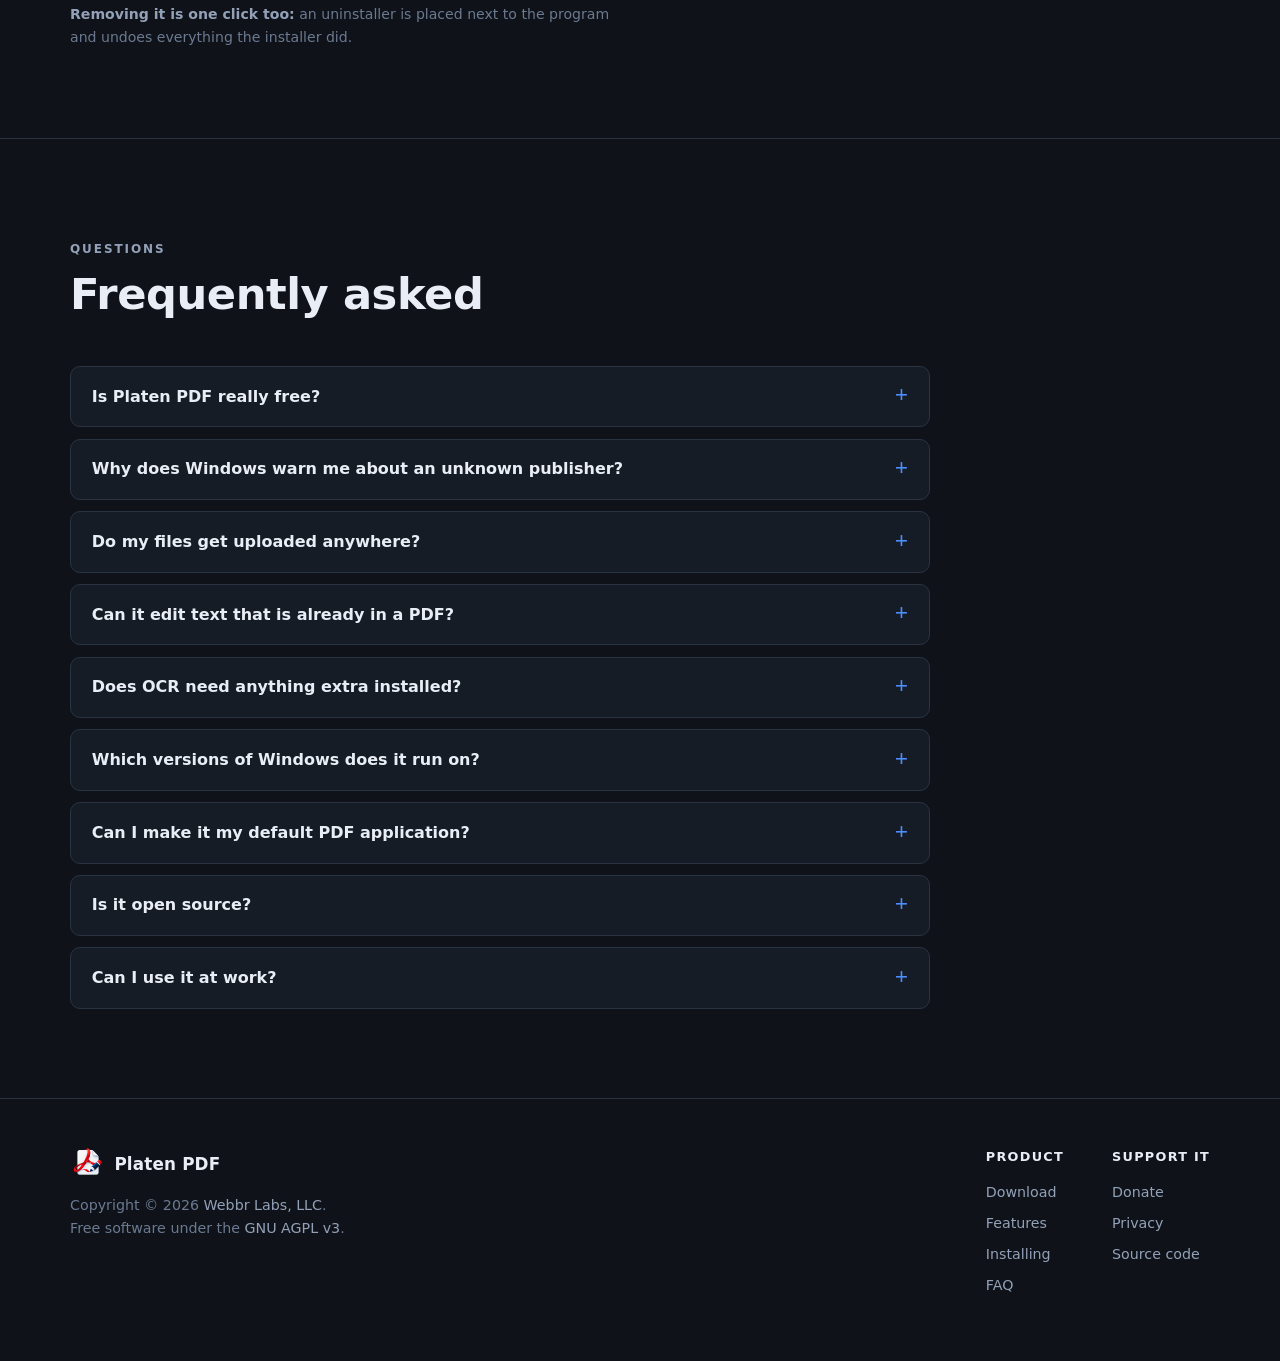
==== commit 0d0e3da5: "Filling in a form: radio buttons recorded the wrong answer Reported as clunky tick boxes and a text " ====
--- a/site/index.html
+++ b/site/index.html
@@ -274,7 +274,7 @@
       </p>
 
       <p class="specs">
-        <span><b>Version</b> 1.3.1</span>
+        <span><b>Version</b> 1.4.0</span>
         <span><b>Size</b> 140 MB</span>
         <span><b>For</b> Windows 10 &amp; 11, 64-bit</span>
         <span><b>Price</b> $0.00</span>
@@ -599,7 +599,7 @@
       "applicationCategory": "BusinessApplication",
       "applicationSubCategory": "PDF Editor",
       "operatingSystem": "Windows 10, Windows 11 (64-bit)",
-      "softwareVersion": "1.3.1",
+      "softwareVersion": "1.4.0",
       "fileSize": "140 MB",
       "downloadUrl": "https://github.com/david81te/Platen-PDF/releases/latest/download/PlatenPDF-Setup.zip",
       "installUrl": "https://freepdf4you.com/#download",
@@ -625,7 +625,7 @@
         "Built-in OCR for scanned pages with no separate engine to install",
         "Merge, split, extract, rotate, crop and reorder pages",
         "True redaction that removes text rather than covering it",
-        "Fill and create form fields",
+        "Fill in forms by typing on the page, with working tick boxes and radio buttons",
         "Compare two PDFs and mark up the differences",
         "Watermarks, page numbers, headers and footers",
         "Password protection and permissions",
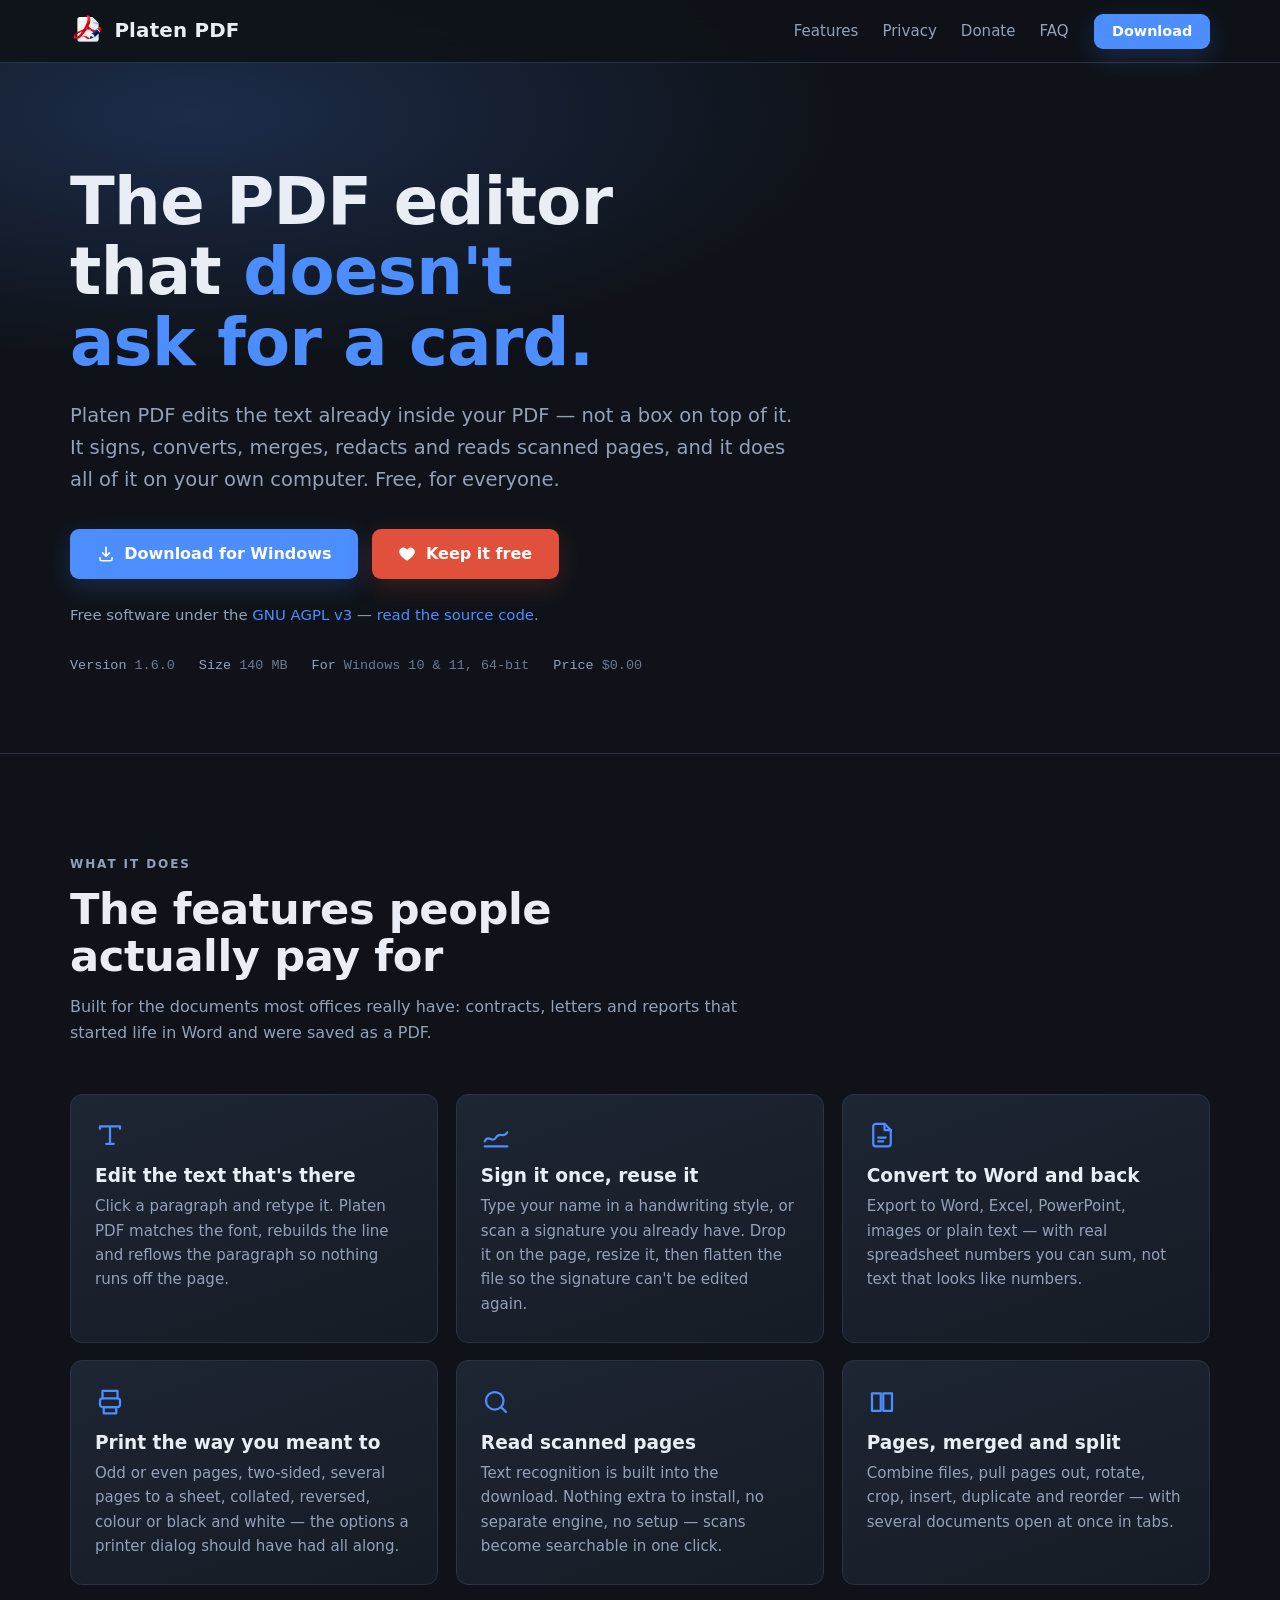
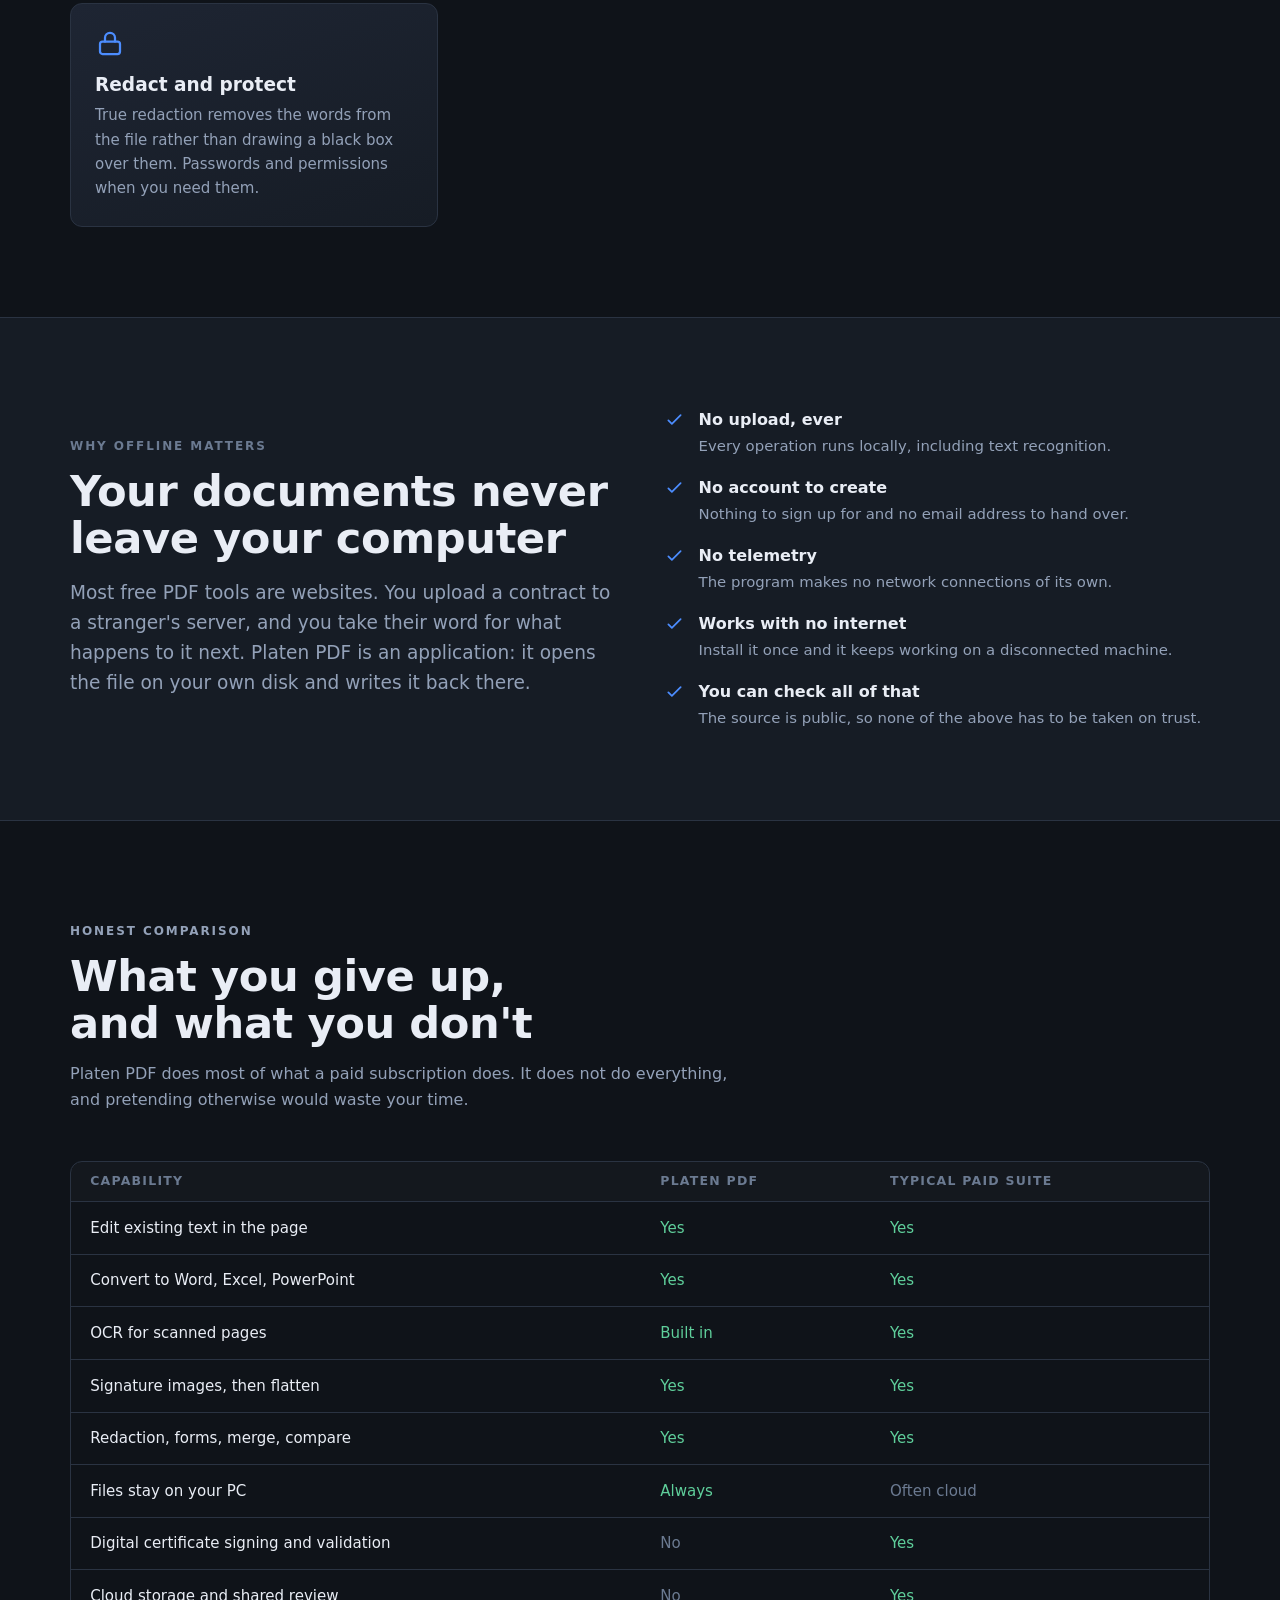
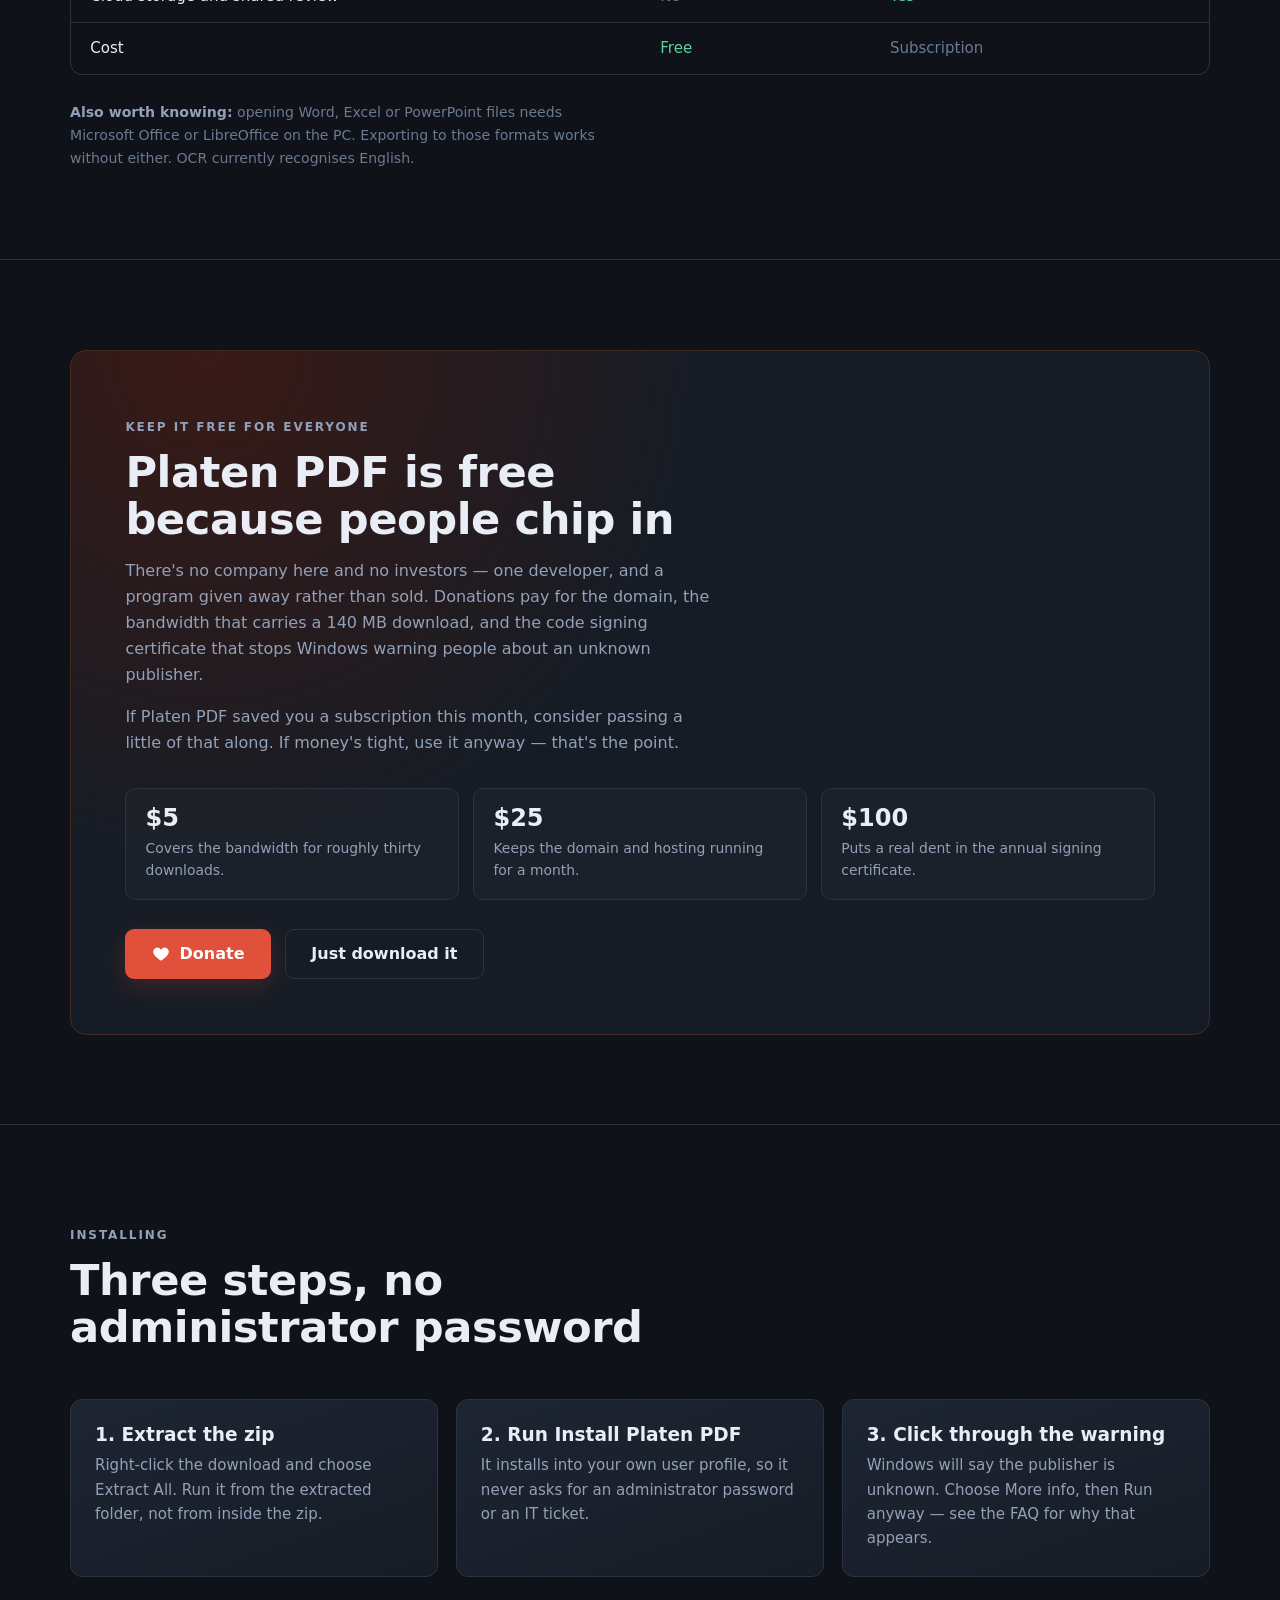
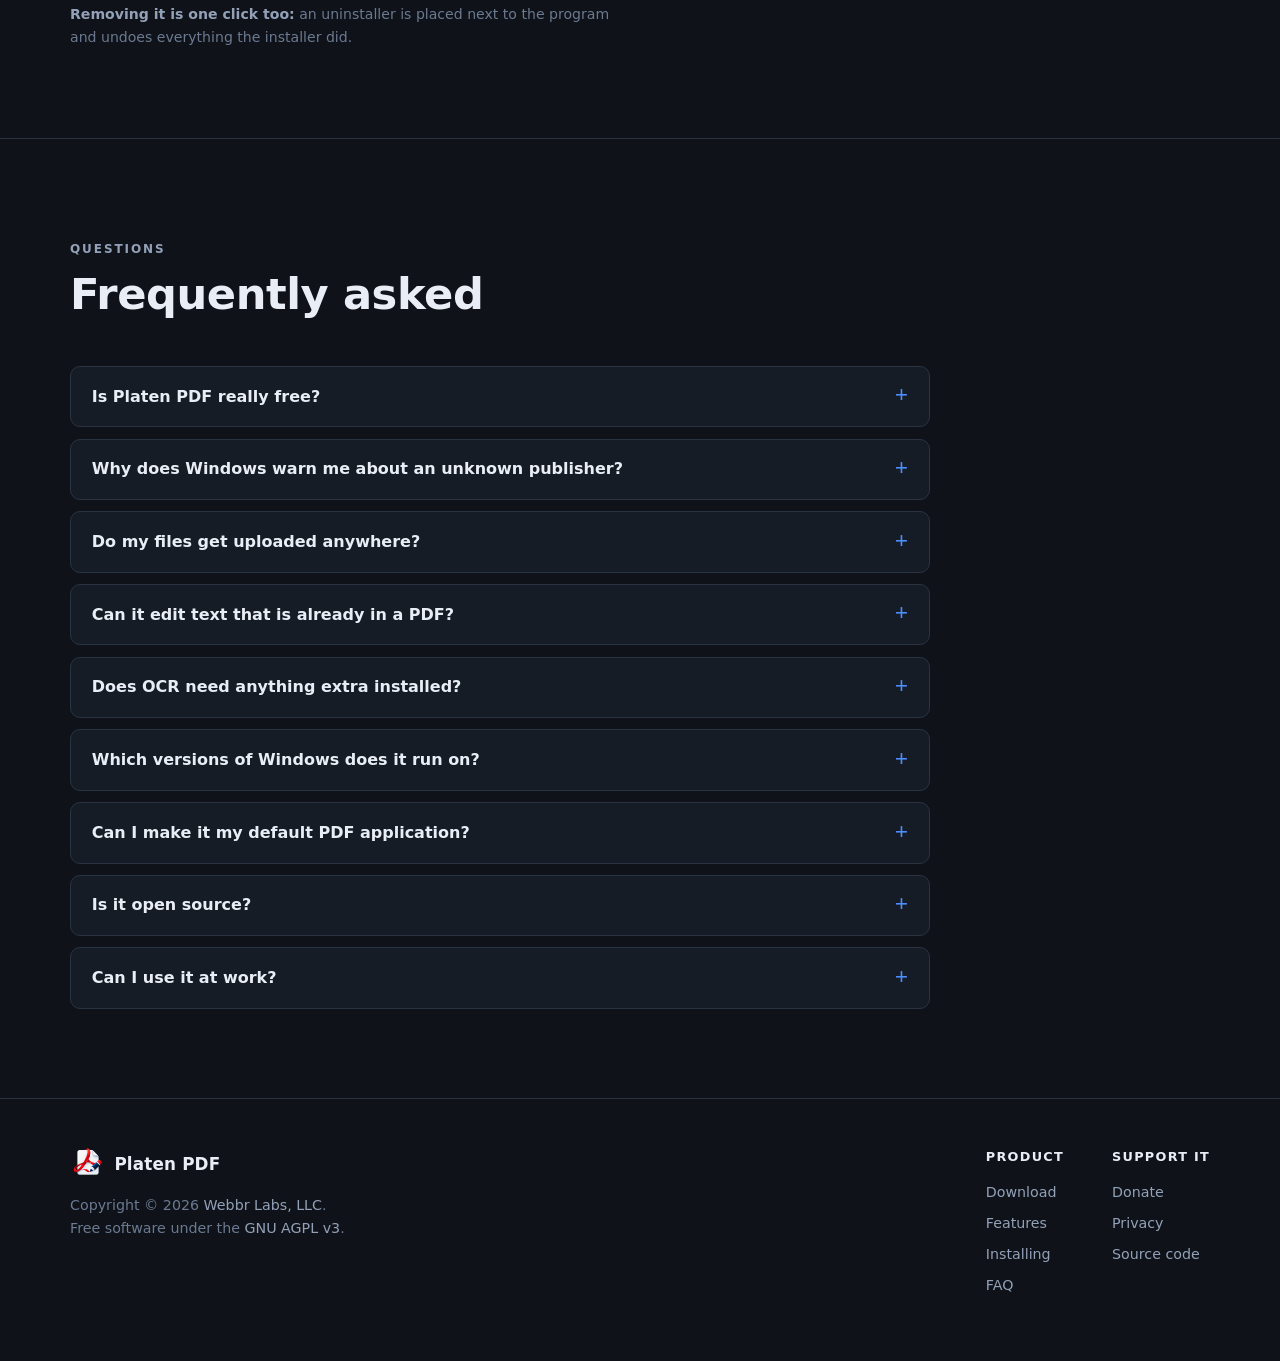
==== commit c3f8a536: "Two documents side by side, by dragging a tab to the edge Drag a tab to the left or right edge of th" ====
--- a/site/index.html
+++ b/site/index.html
@@ -274,7 +274,7 @@
       </p>
 
       <p class="specs">
-        <span><b>Version</b> 1.4.0</span>
+        <span><b>Version</b> 1.6.0</span>
         <span><b>Size</b> 140 MB</span>
         <span><b>For</b> Windows 10 &amp; 11, 64-bit</span>
         <span><b>Price</b> $0.00</span>
@@ -599,7 +599,7 @@
       "applicationCategory": "BusinessApplication",
       "applicationSubCategory": "PDF Editor",
       "operatingSystem": "Windows 10, Windows 11 (64-bit)",
-      "softwareVersion": "1.4.0",
+      "softwareVersion": "1.6.0",
       "fileSize": "140 MB",
       "downloadUrl": "https://github.com/david81te/Platen-PDF/releases/latest/download/PlatenPDF-Setup.zip",
       "installUrl": "https://freepdf4you.com/#download",
@@ -624,6 +624,8 @@
         "Convert PDF to Word, Excel, PowerPoint, images and plain text",
         "Built-in OCR for scanned pages with no separate engine to install",
         "Merge, split, extract, rotate, crop and reorder pages",
+        "Two documents side by side, by dragging a tab to the edge of the window",
+        "Tick boxes on printed forms that have no form field behind them",
         "True redaction that removes text rather than covering it",
         "Fill in forms by typing on the page, with working tick boxes and radio buttons",
         "Compare two PDFs and mark up the differences",
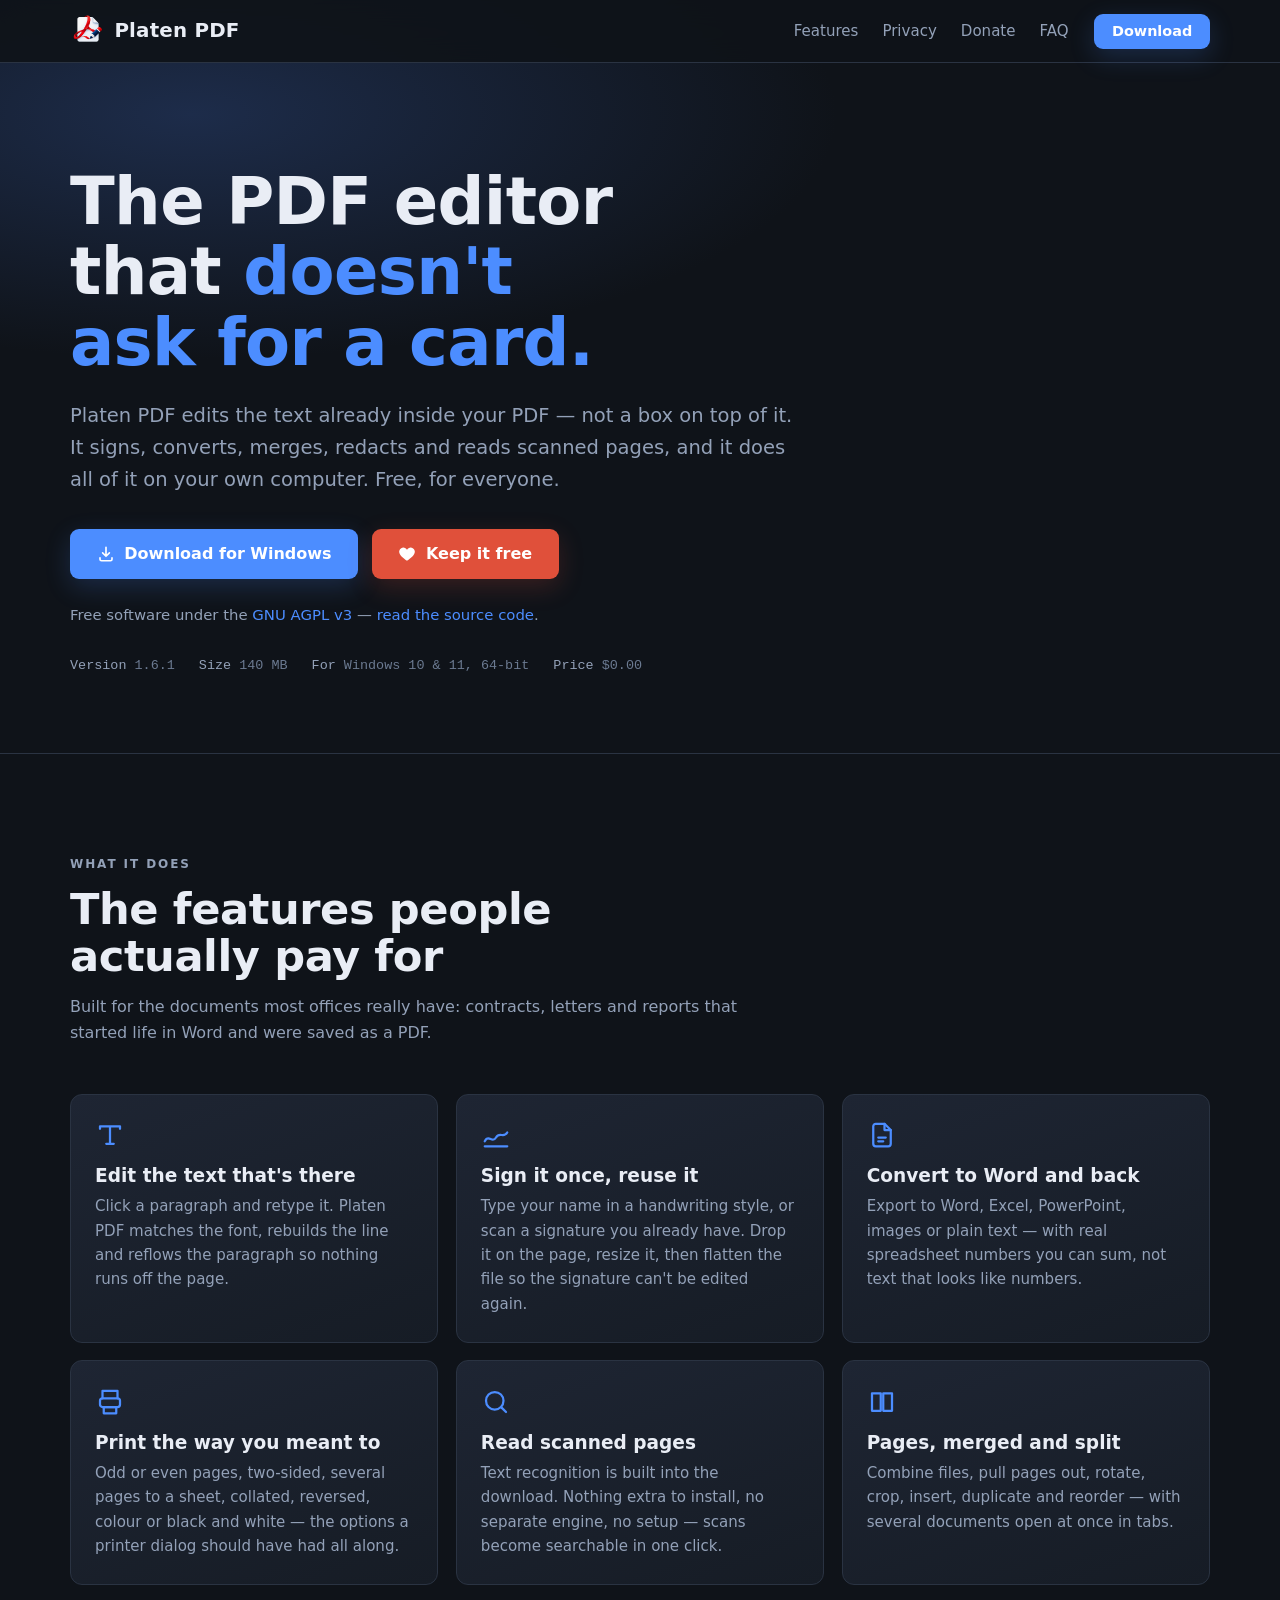
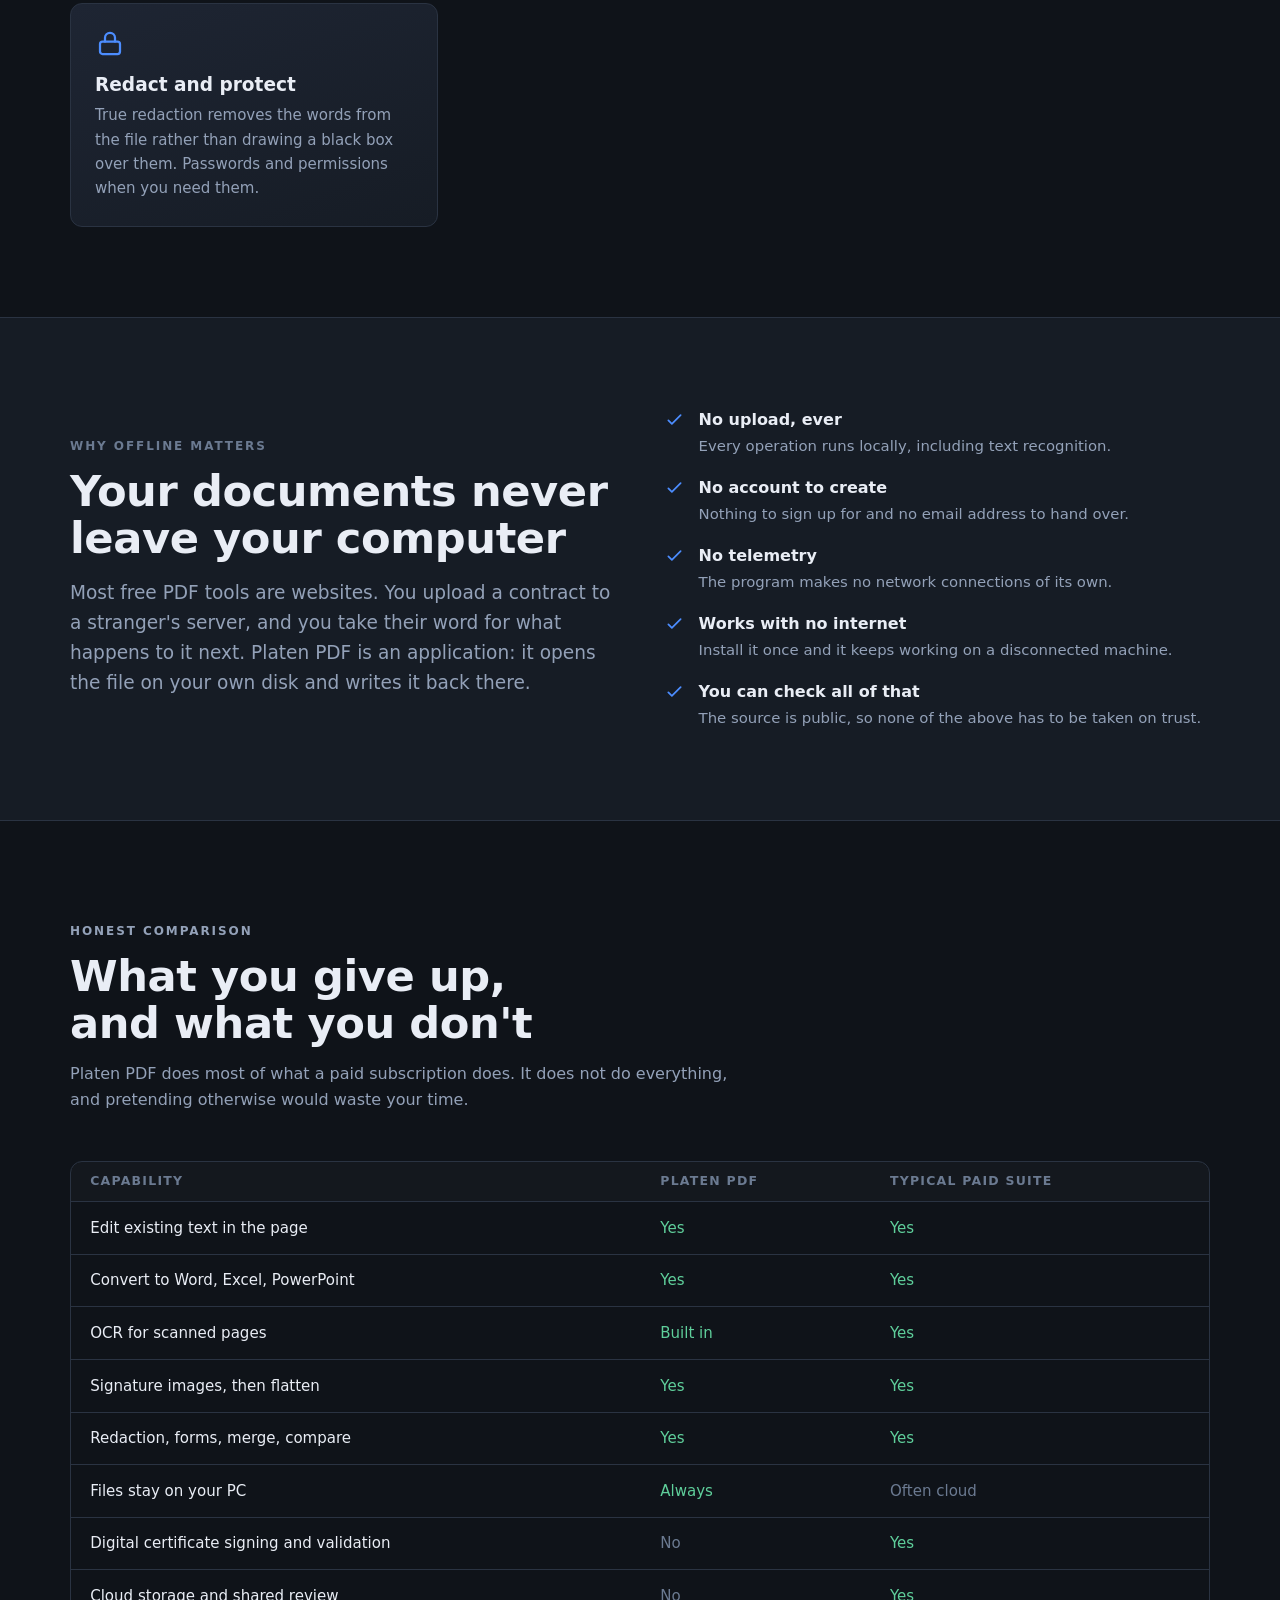
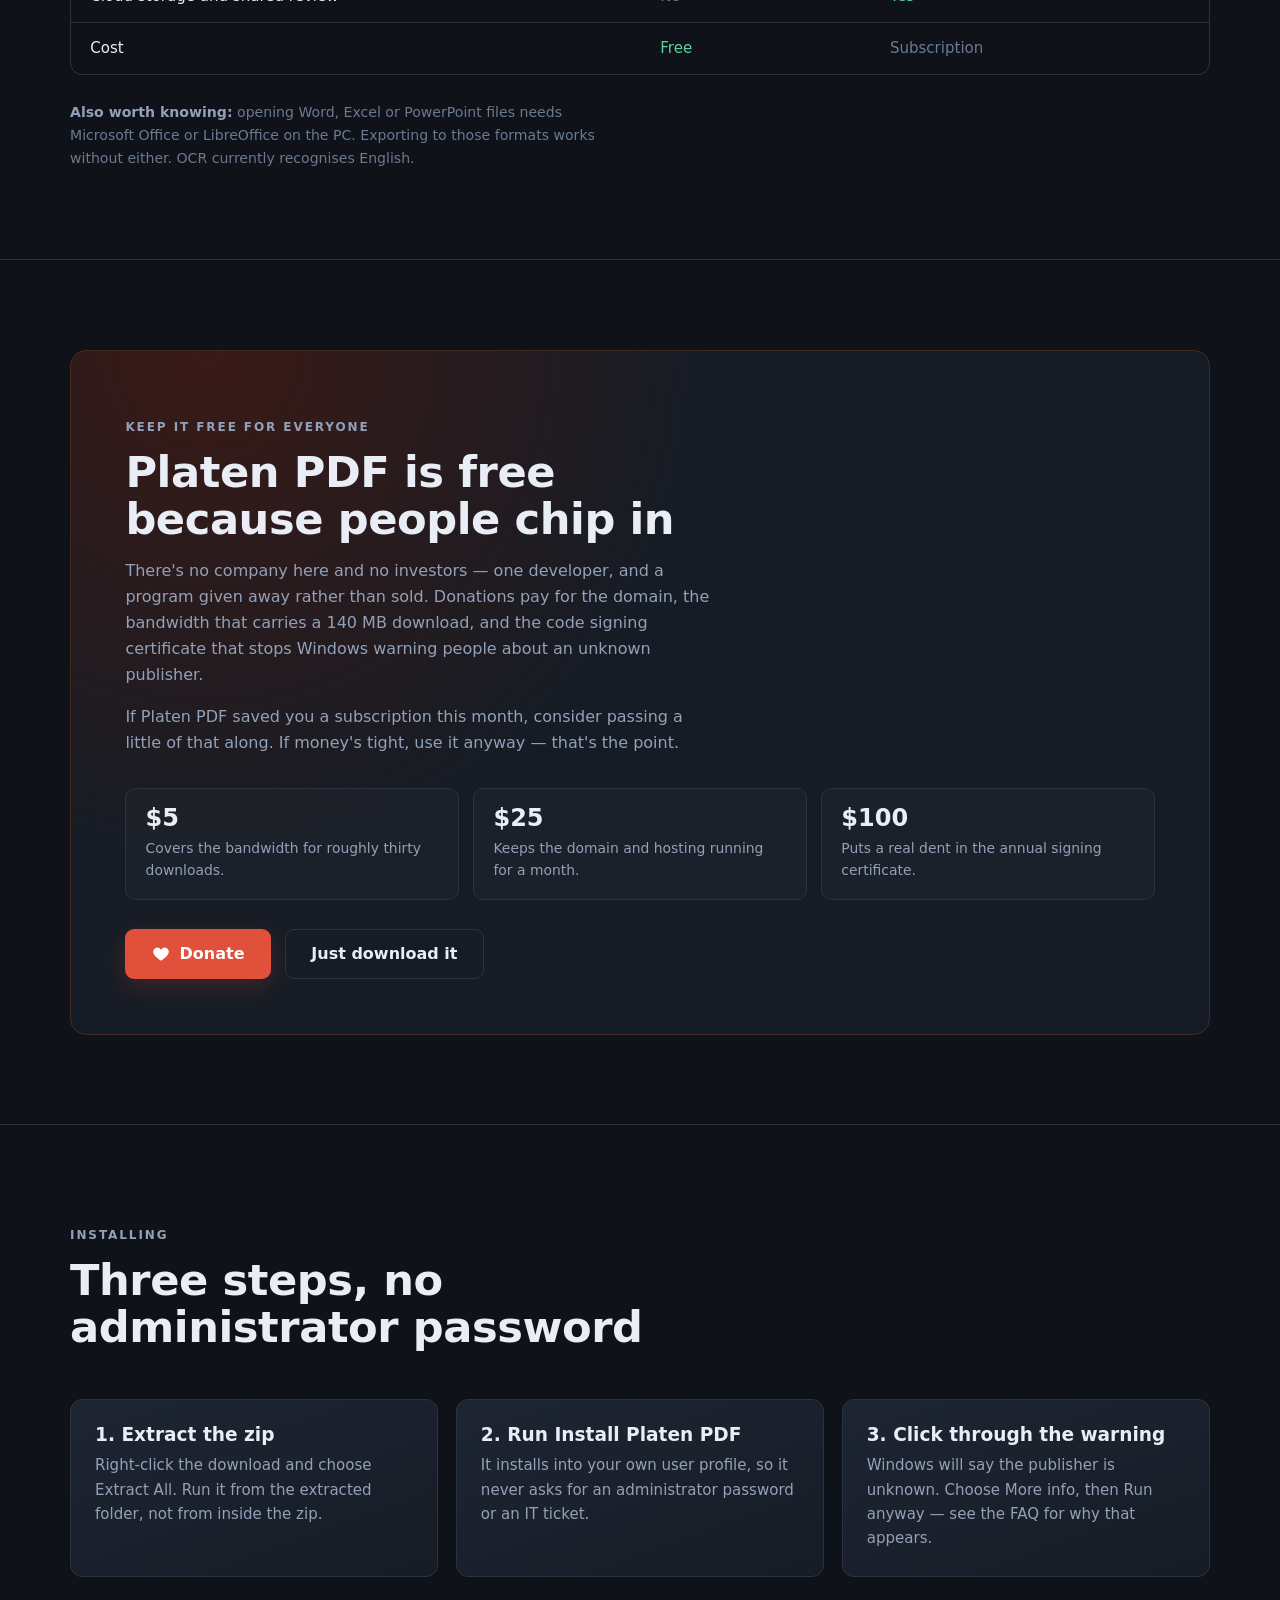
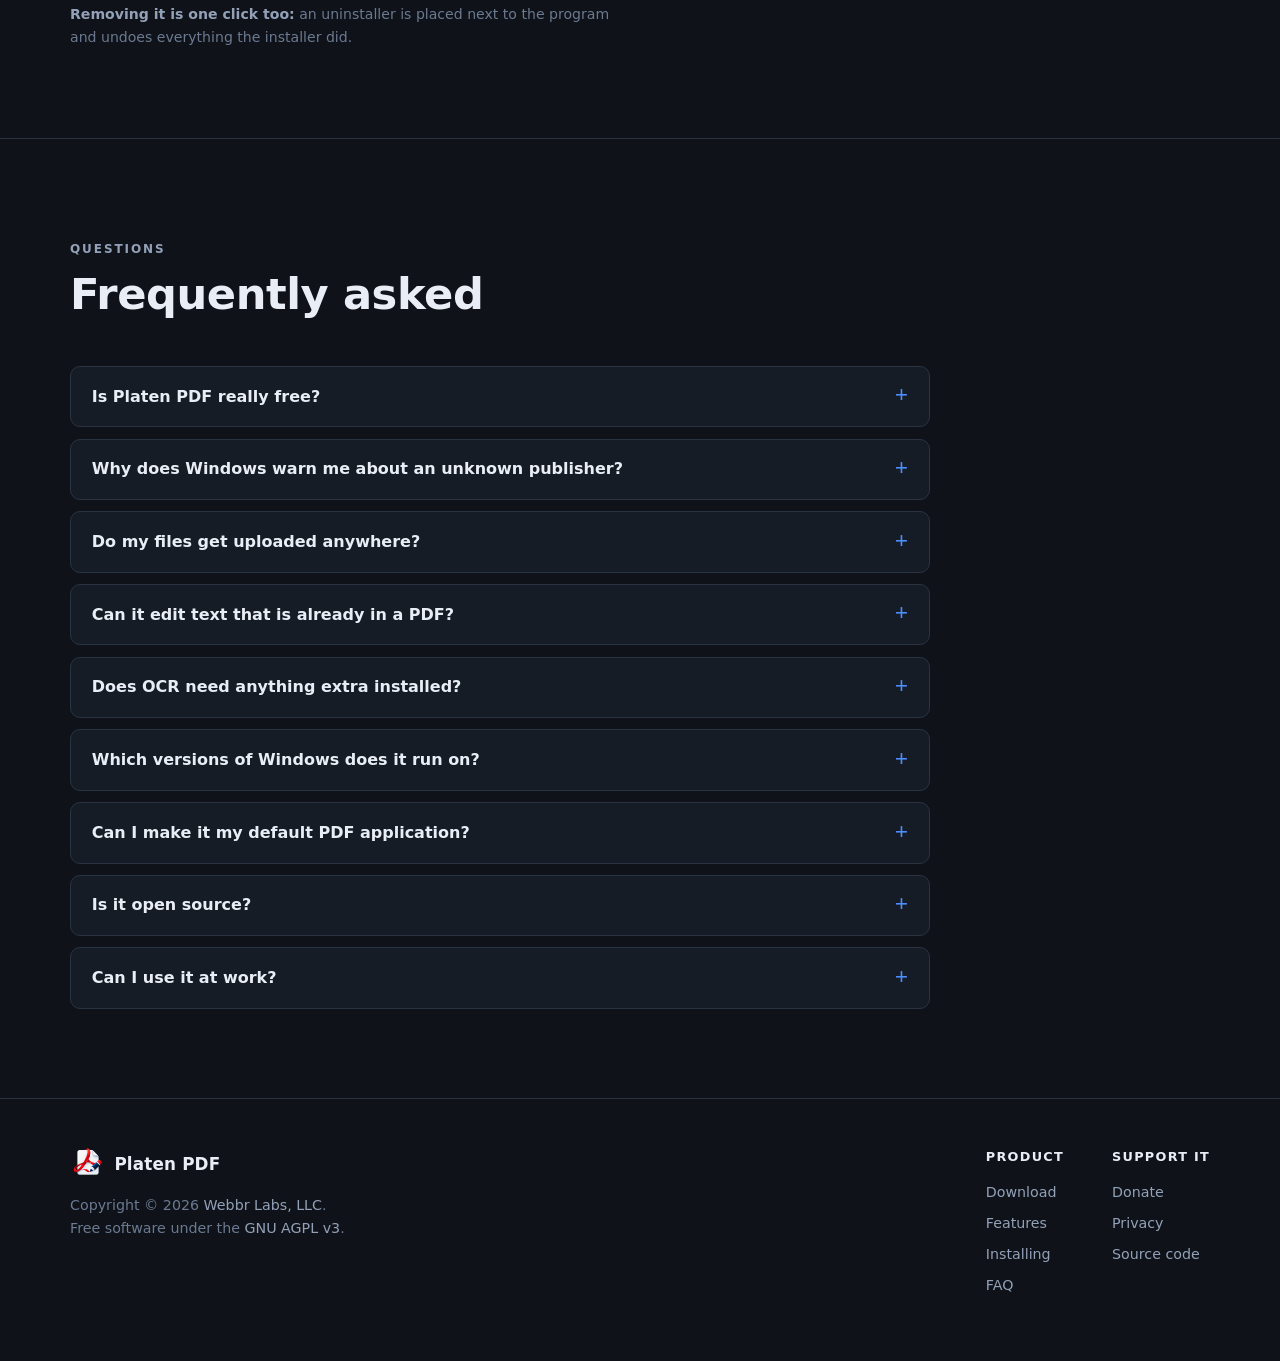
==== commit 1660f244: "The site says 1.6.1, which is what its download button now serves Also ignores .env* in site/: verce" ====
--- a/site/index.html
+++ b/site/index.html
@@ -274,7 +274,7 @@
       </p>
 
       <p class="specs">
-        <span><b>Version</b> 1.6.0</span>
+        <span><b>Version</b> 1.6.1</span>
         <span><b>Size</b> 140 MB</span>
         <span><b>For</b> Windows 10 &amp; 11, 64-bit</span>
         <span><b>Price</b> $0.00</span>
@@ -599,7 +599,7 @@
       "applicationCategory": "BusinessApplication",
       "applicationSubCategory": "PDF Editor",
       "operatingSystem": "Windows 10, Windows 11 (64-bit)",
-      "softwareVersion": "1.6.0",
+      "softwareVersion": "1.6.1",
       "fileSize": "140 MB",
       "downloadUrl": "https://github.com/david81te/Platen-PDF/releases/latest/download/PlatenPDF-Setup.zip",
       "installUrl": "https://freepdf4you.com/#download",
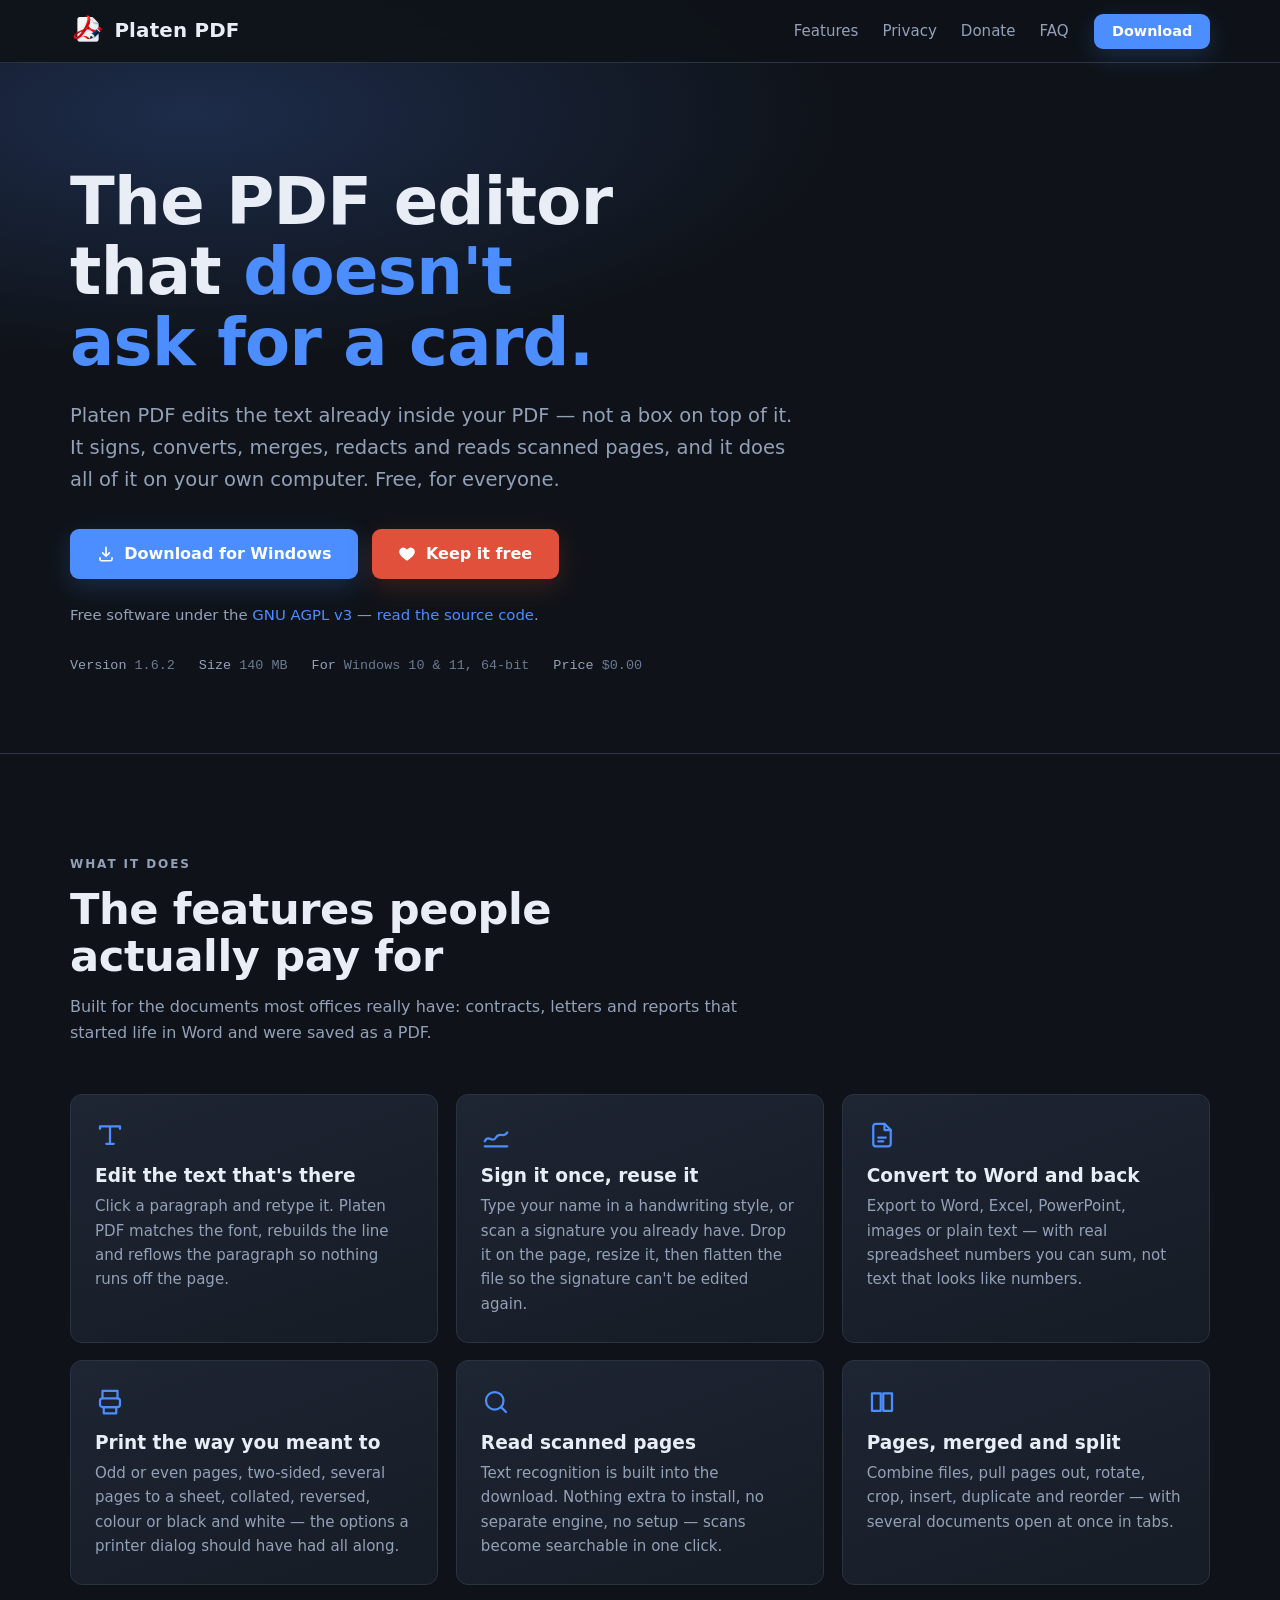
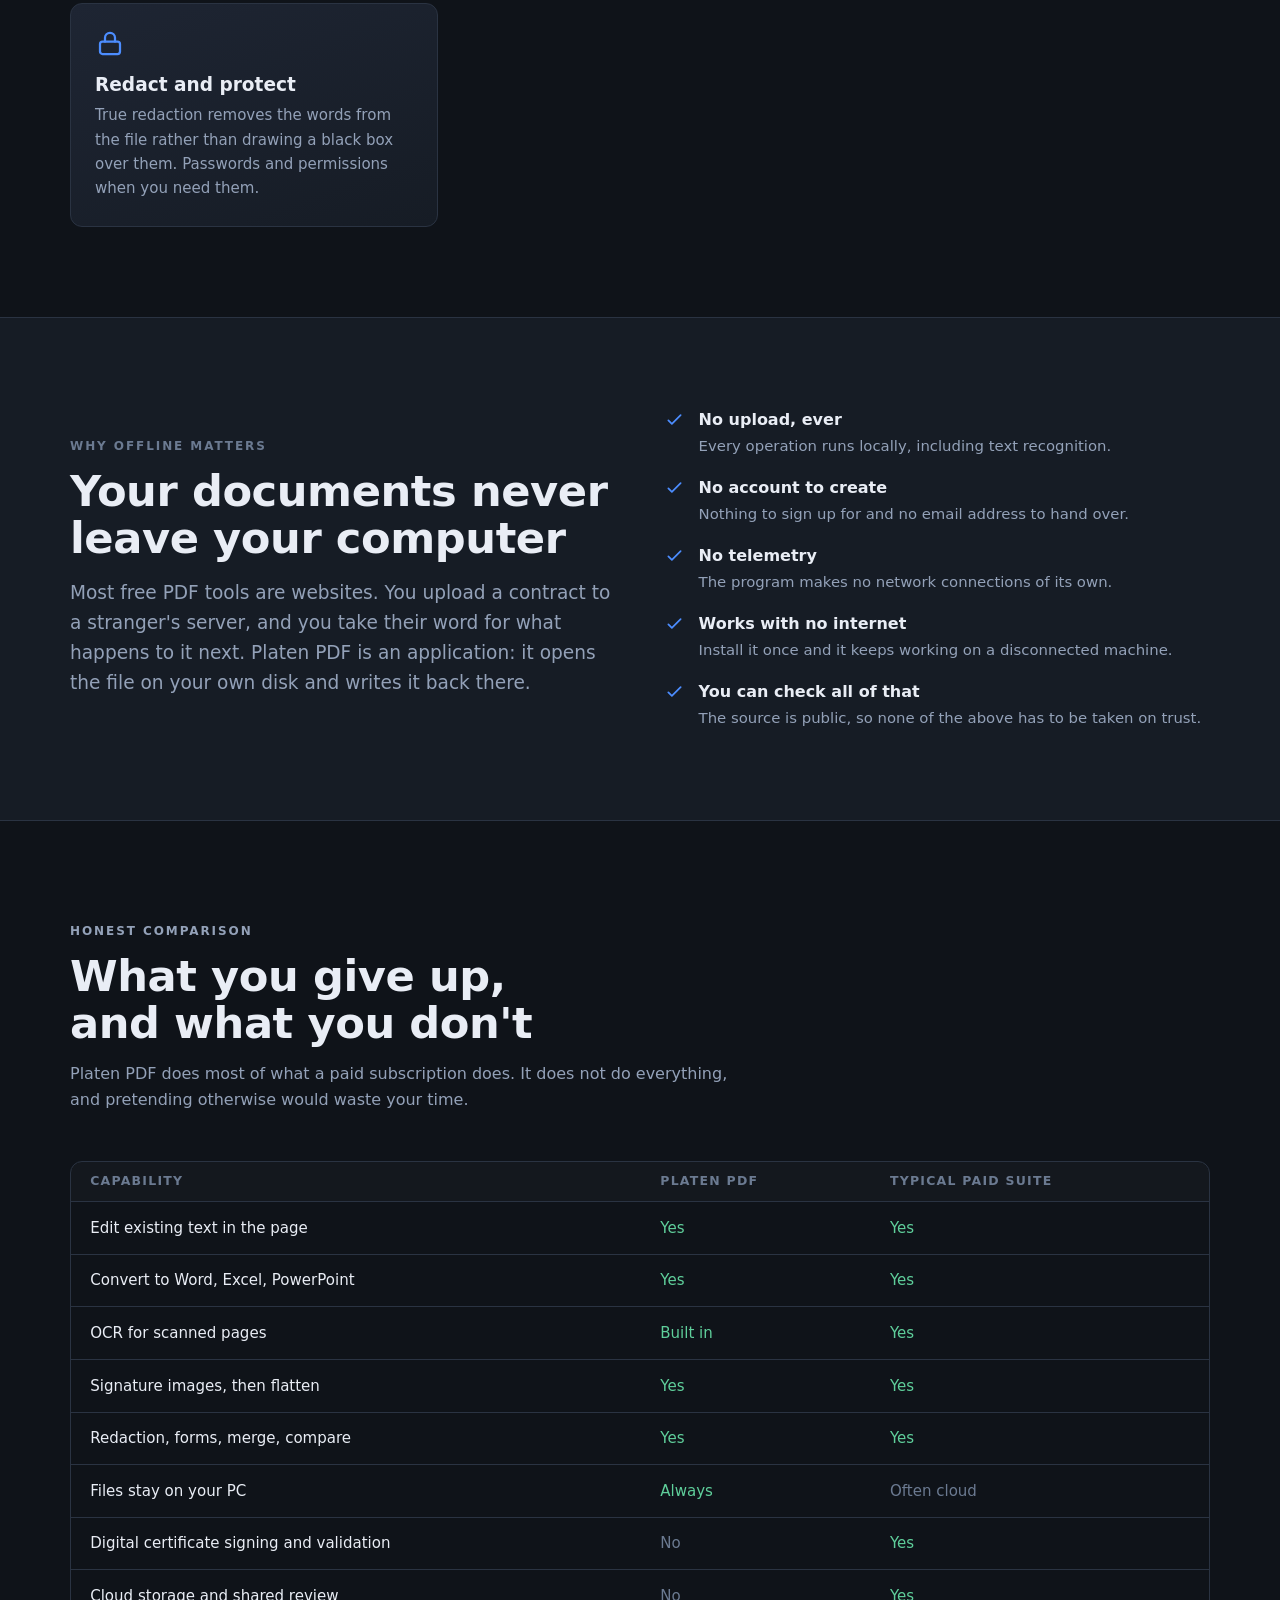
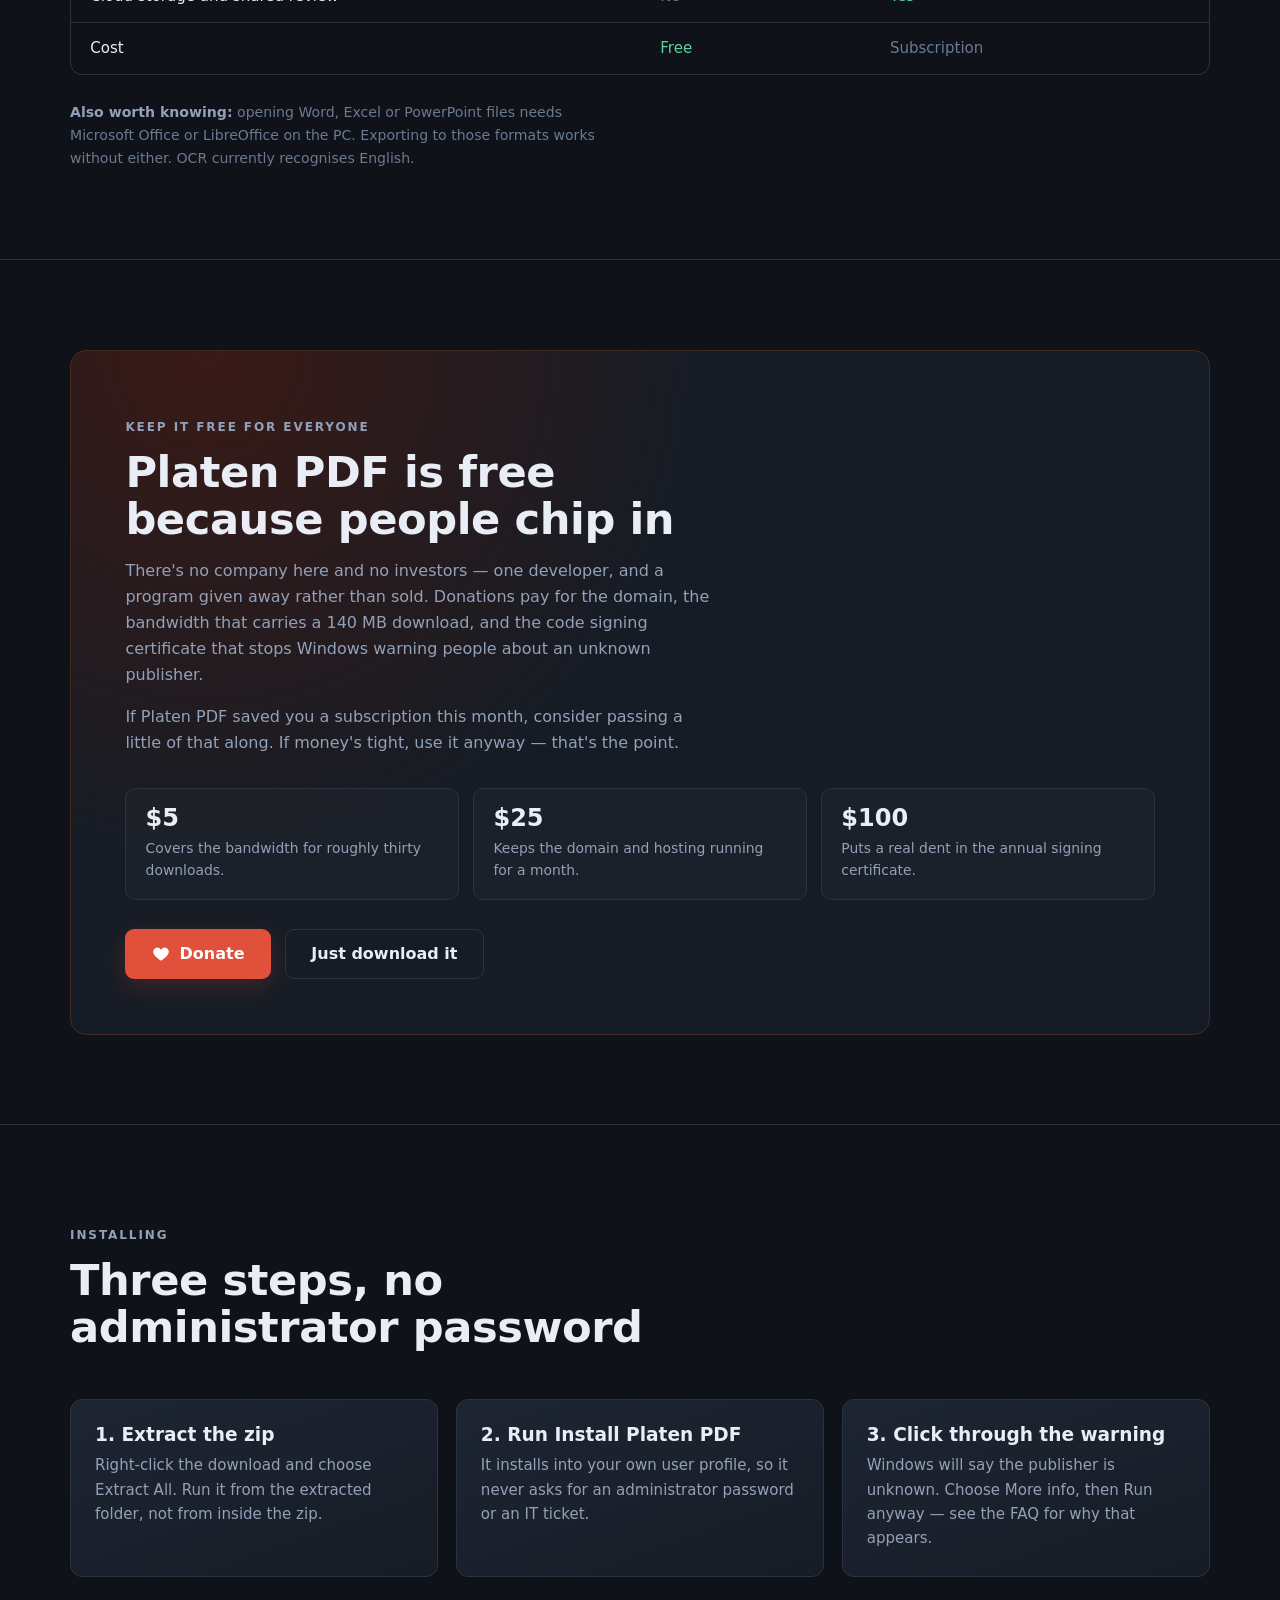
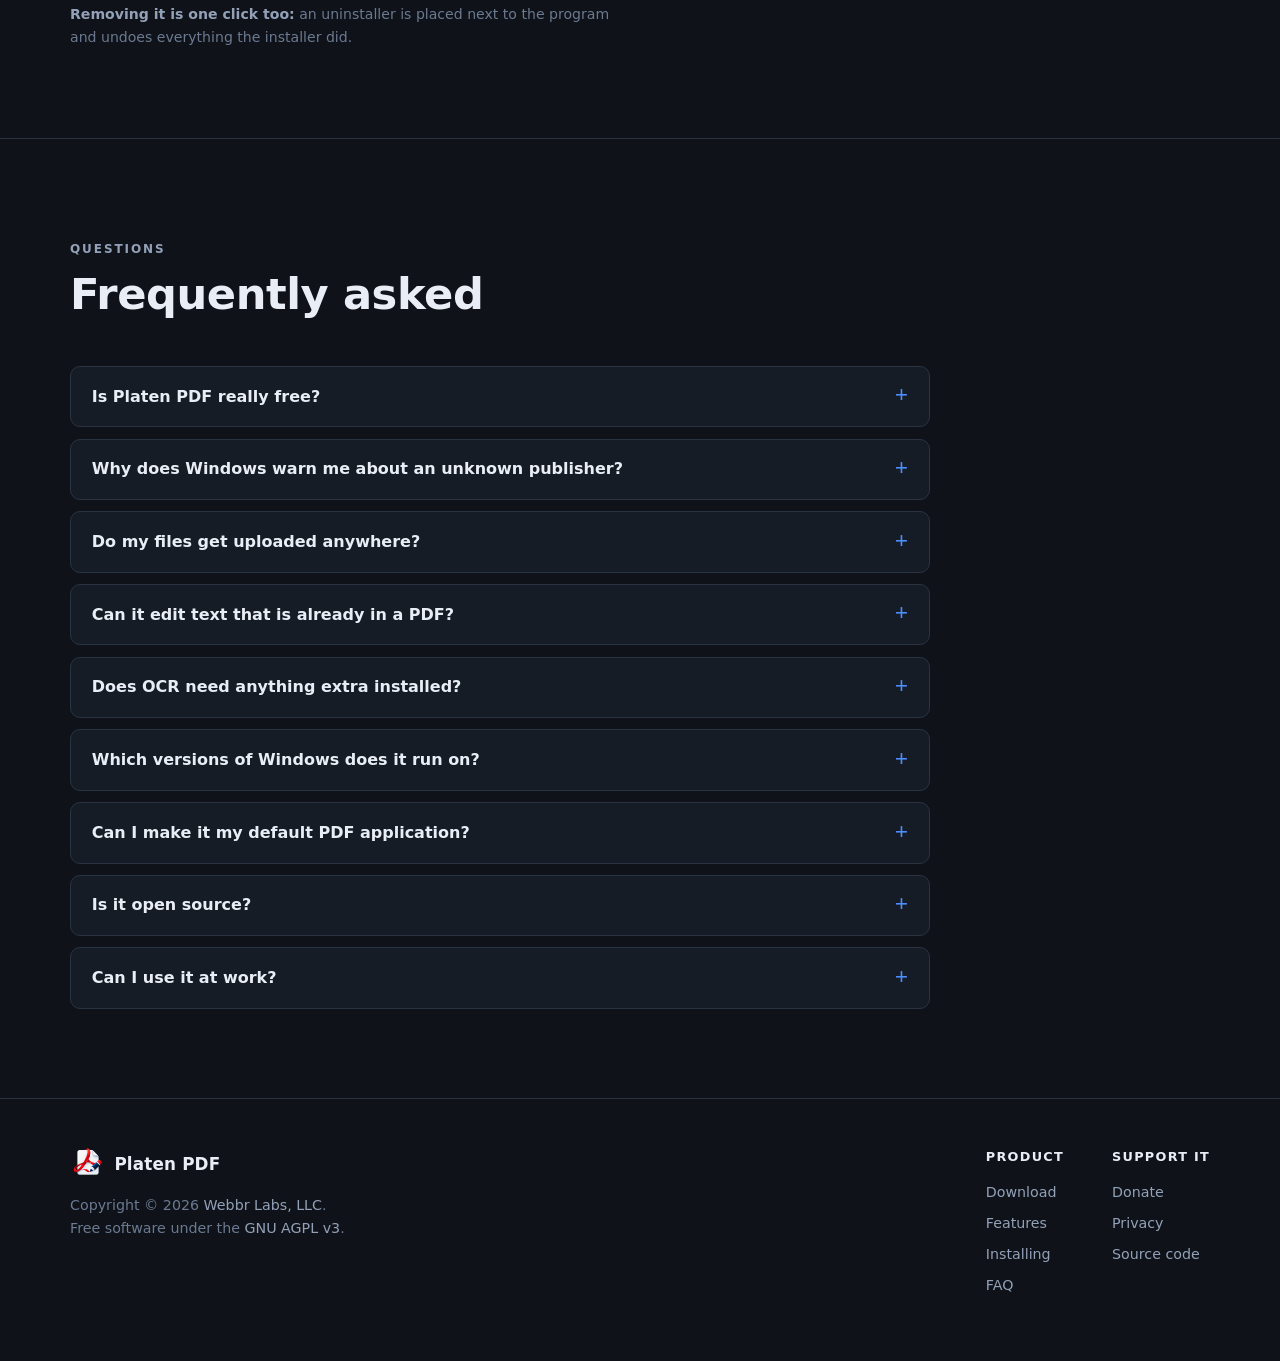
==== commit a8bdb9c4: "The site says 1.6.2, which is what its download button now serves Co-Authored-By: Claude Opus 5.5 <n" ====
--- a/site/index.html
+++ b/site/index.html
@@ -274,7 +274,7 @@
       </p>
 
       <p class="specs">
-        <span><b>Version</b> 1.6.1</span>
+        <span><b>Version</b> 1.6.2</span>
         <span><b>Size</b> 140 MB</span>
         <span><b>For</b> Windows 10 &amp; 11, 64-bit</span>
         <span><b>Price</b> $0.00</span>
@@ -599,7 +599,7 @@
       "applicationCategory": "BusinessApplication",
       "applicationSubCategory": "PDF Editor",
       "operatingSystem": "Windows 10, Windows 11 (64-bit)",
-      "softwareVersion": "1.6.1",
+      "softwareVersion": "1.6.2",
       "fileSize": "140 MB",
       "downloadUrl": "https://github.com/david81te/Platen-PDF/releases/latest/download/PlatenPDF-Setup.zip",
       "installUrl": "https://freepdf4you.com/#download",
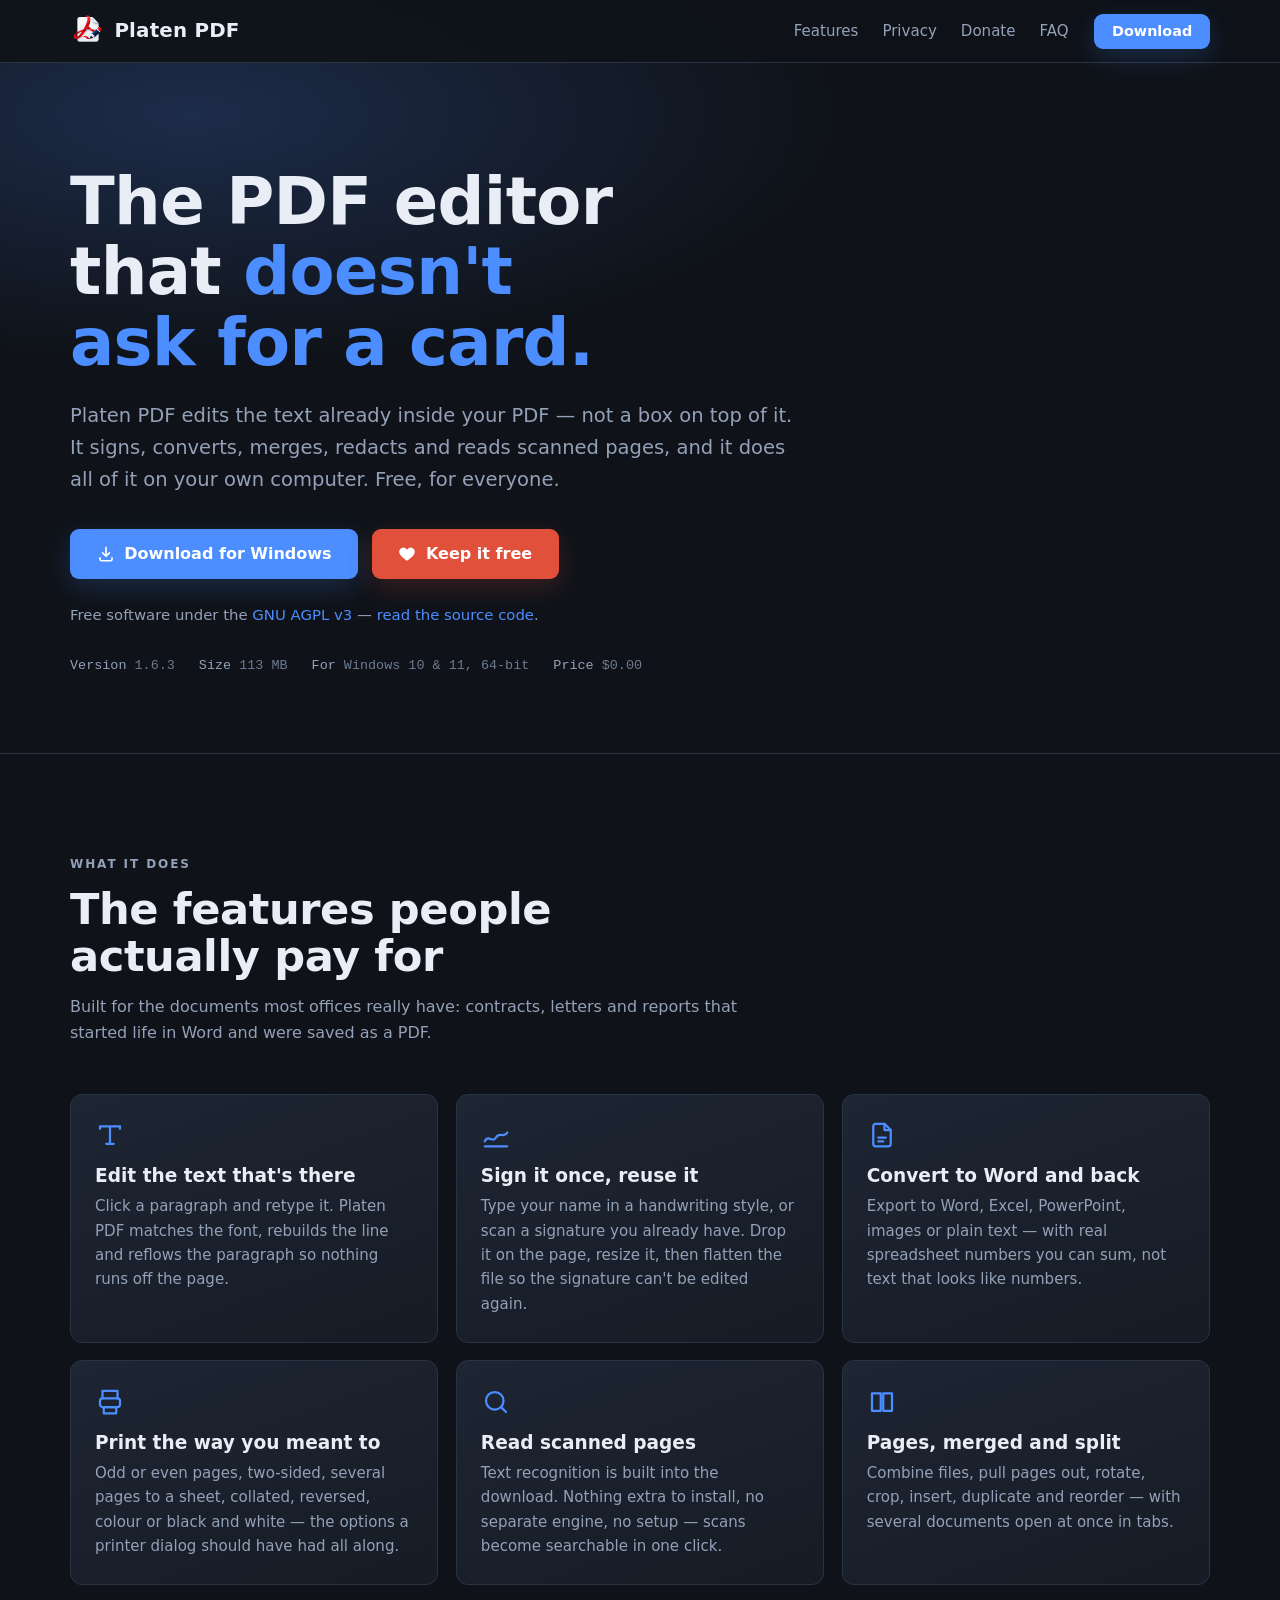
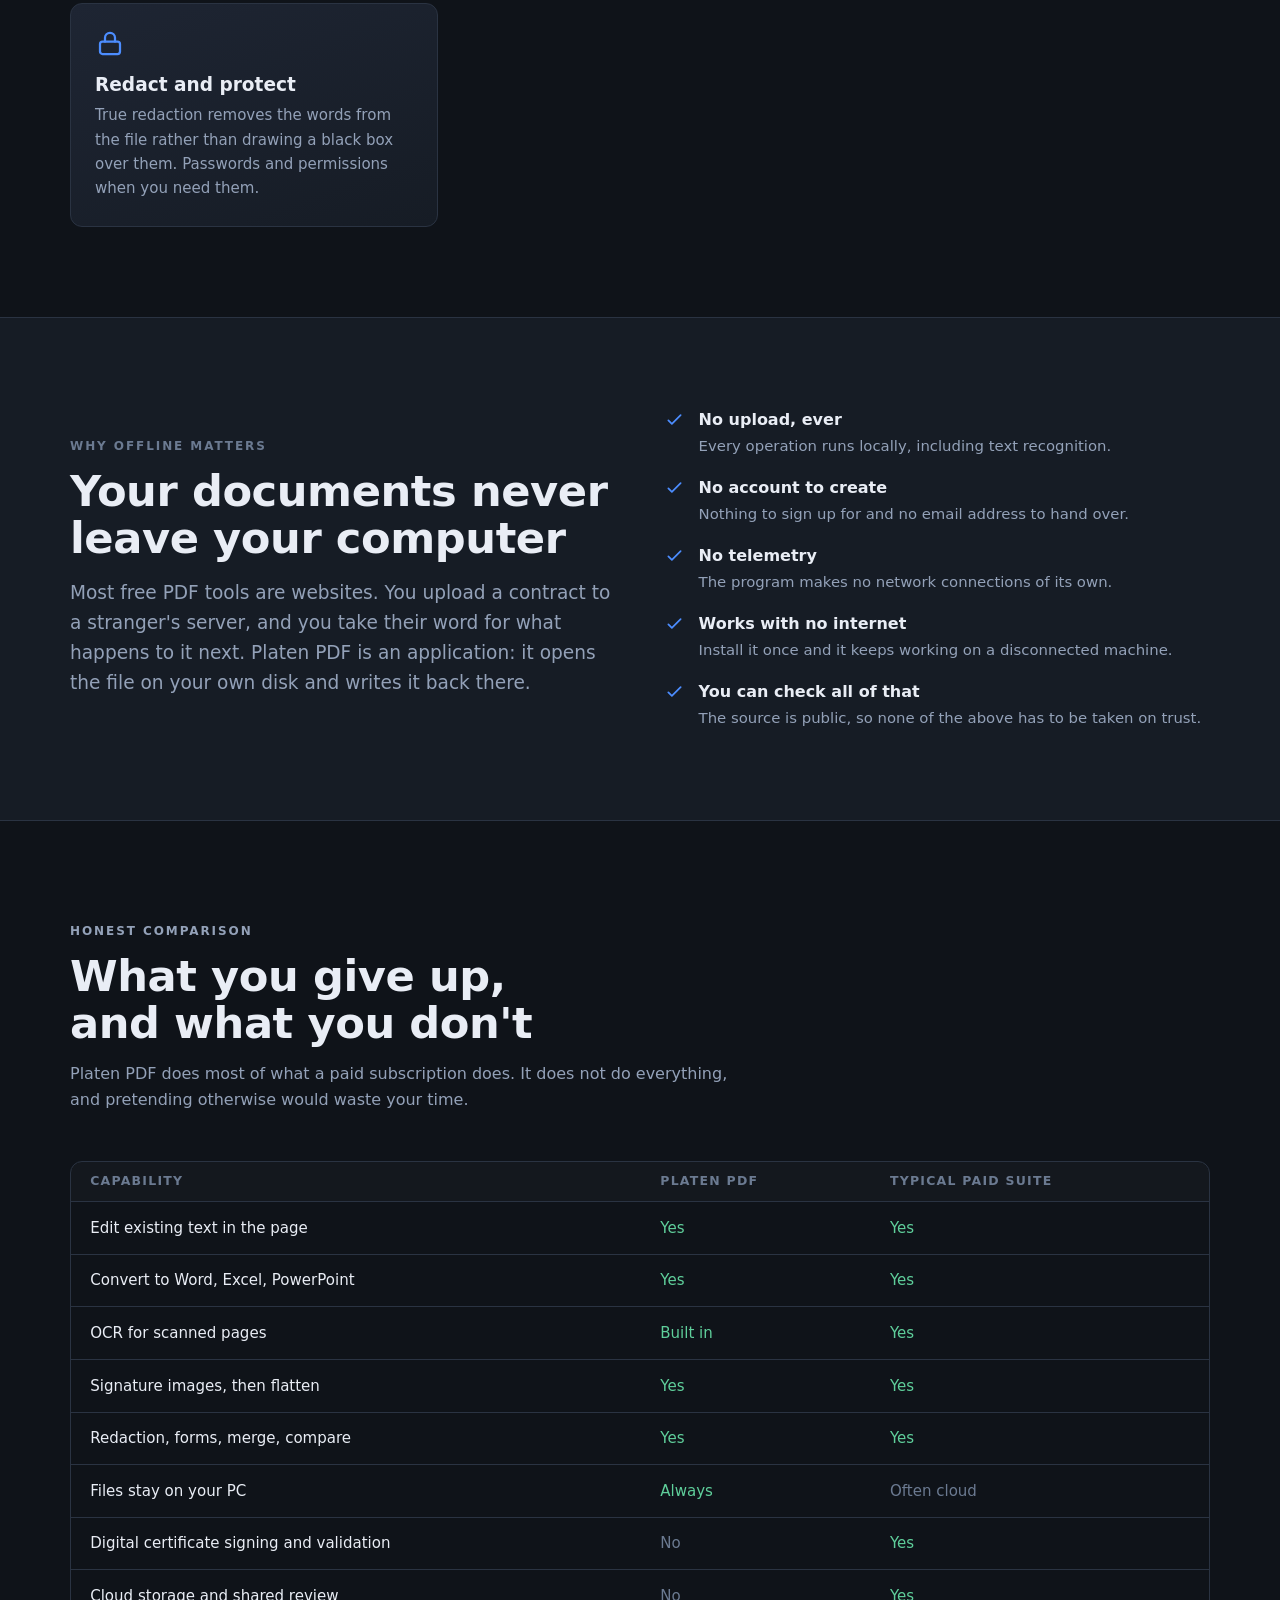
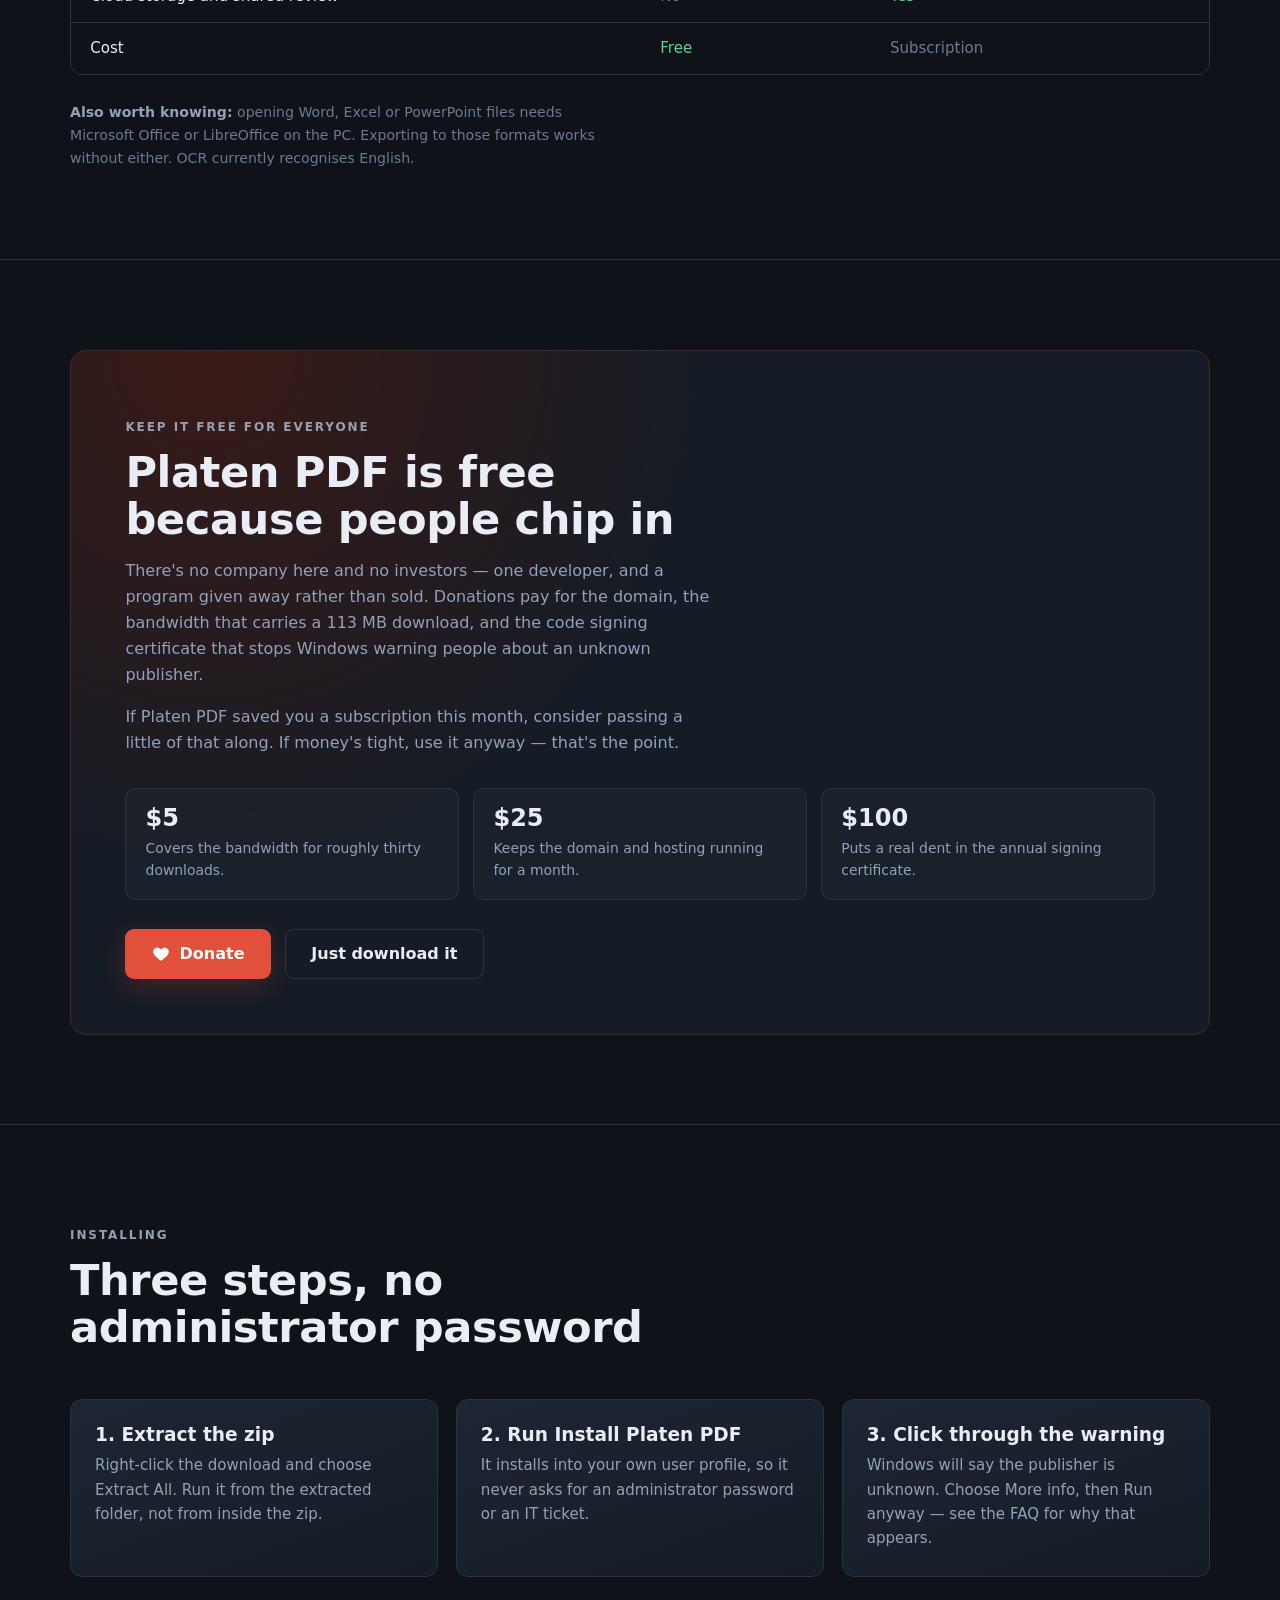
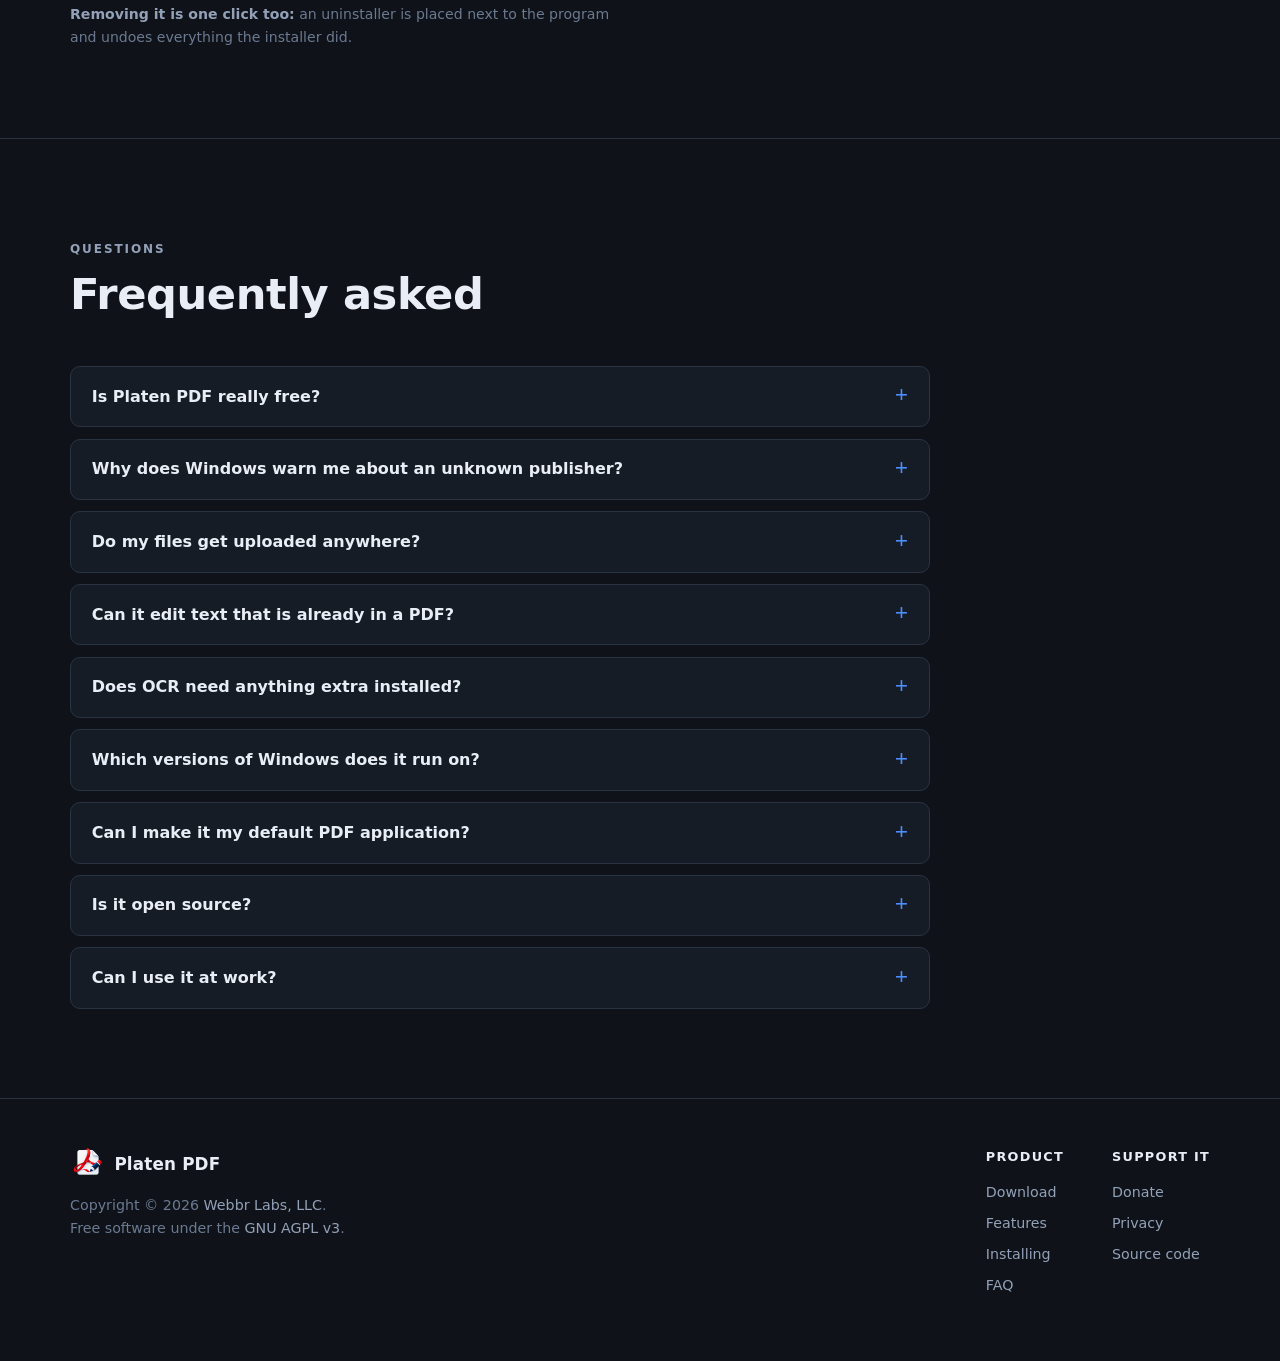
==== commit 7e7d0f70: "Platen PDF 1.6.3 Co-Authored-By: Claude Opus 5.5 <noreply@anthropic.com>" ====
--- a/site/index.html
+++ b/site/index.html
@@ -274,8 +274,8 @@
       </p>
 
       <p class="specs">
-        <span><b>Version</b> 1.6.2</span>
-        <span><b>Size</b> 140 MB</span>
+        <span><b>Version</b> 1.6.3</span>
+        <span><b>Size</b> 113 MB</span>
         <span><b>For</b> Windows 10 &amp; 11, 64-bit</span>
         <span><b>Price</b> $0.00</span>
       </p>
@@ -416,7 +416,7 @@
       <h2>Platen PDF is free because people chip in</h2>
       <p>There's no company here and no investors — one developer, and a program
          given away rather than sold. Donations pay for the domain, the bandwidth
-         that carries a 140 MB download, and the code signing certificate that
+         that carries a 113 MB download, and the code signing certificate that
          stops Windows warning people about an unknown publisher.</p>
       <p>If Platen PDF saved you a subscription this month, consider passing a
          little of that along. If money's tight, use it anyway — that's the point.</p>
@@ -599,8 +599,8 @@
       "applicationCategory": "BusinessApplication",
       "applicationSubCategory": "PDF Editor",
       "operatingSystem": "Windows 10, Windows 11 (64-bit)",
-      "softwareVersion": "1.6.2",
-      "fileSize": "140 MB",
+      "softwareVersion": "1.6.3",
+      "fileSize": "113 MB",
       "downloadUrl": "https://github.com/david81te/Platen-PDF/releases/latest/download/PlatenPDF-Setup.zip",
       "installUrl": "https://freepdf4you.com/#download",
       "url": "https://freepdf4you.com/",
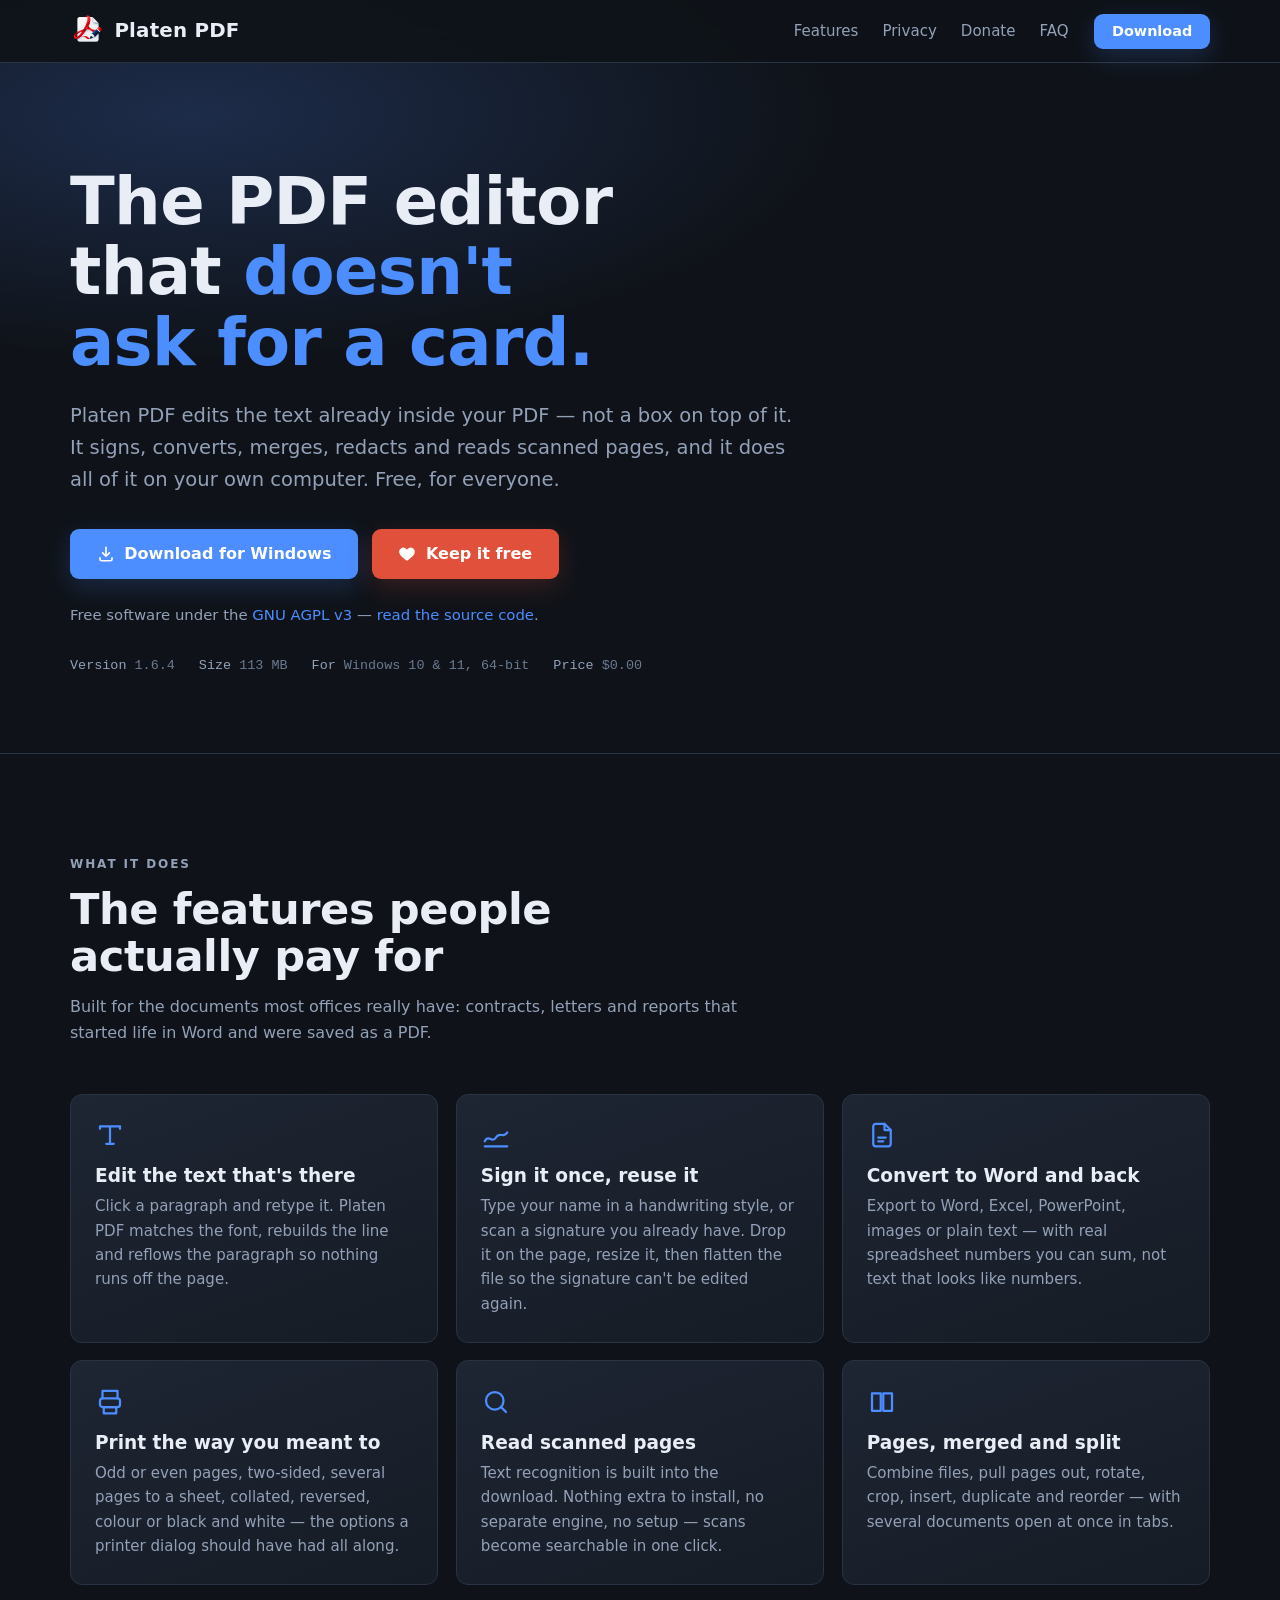
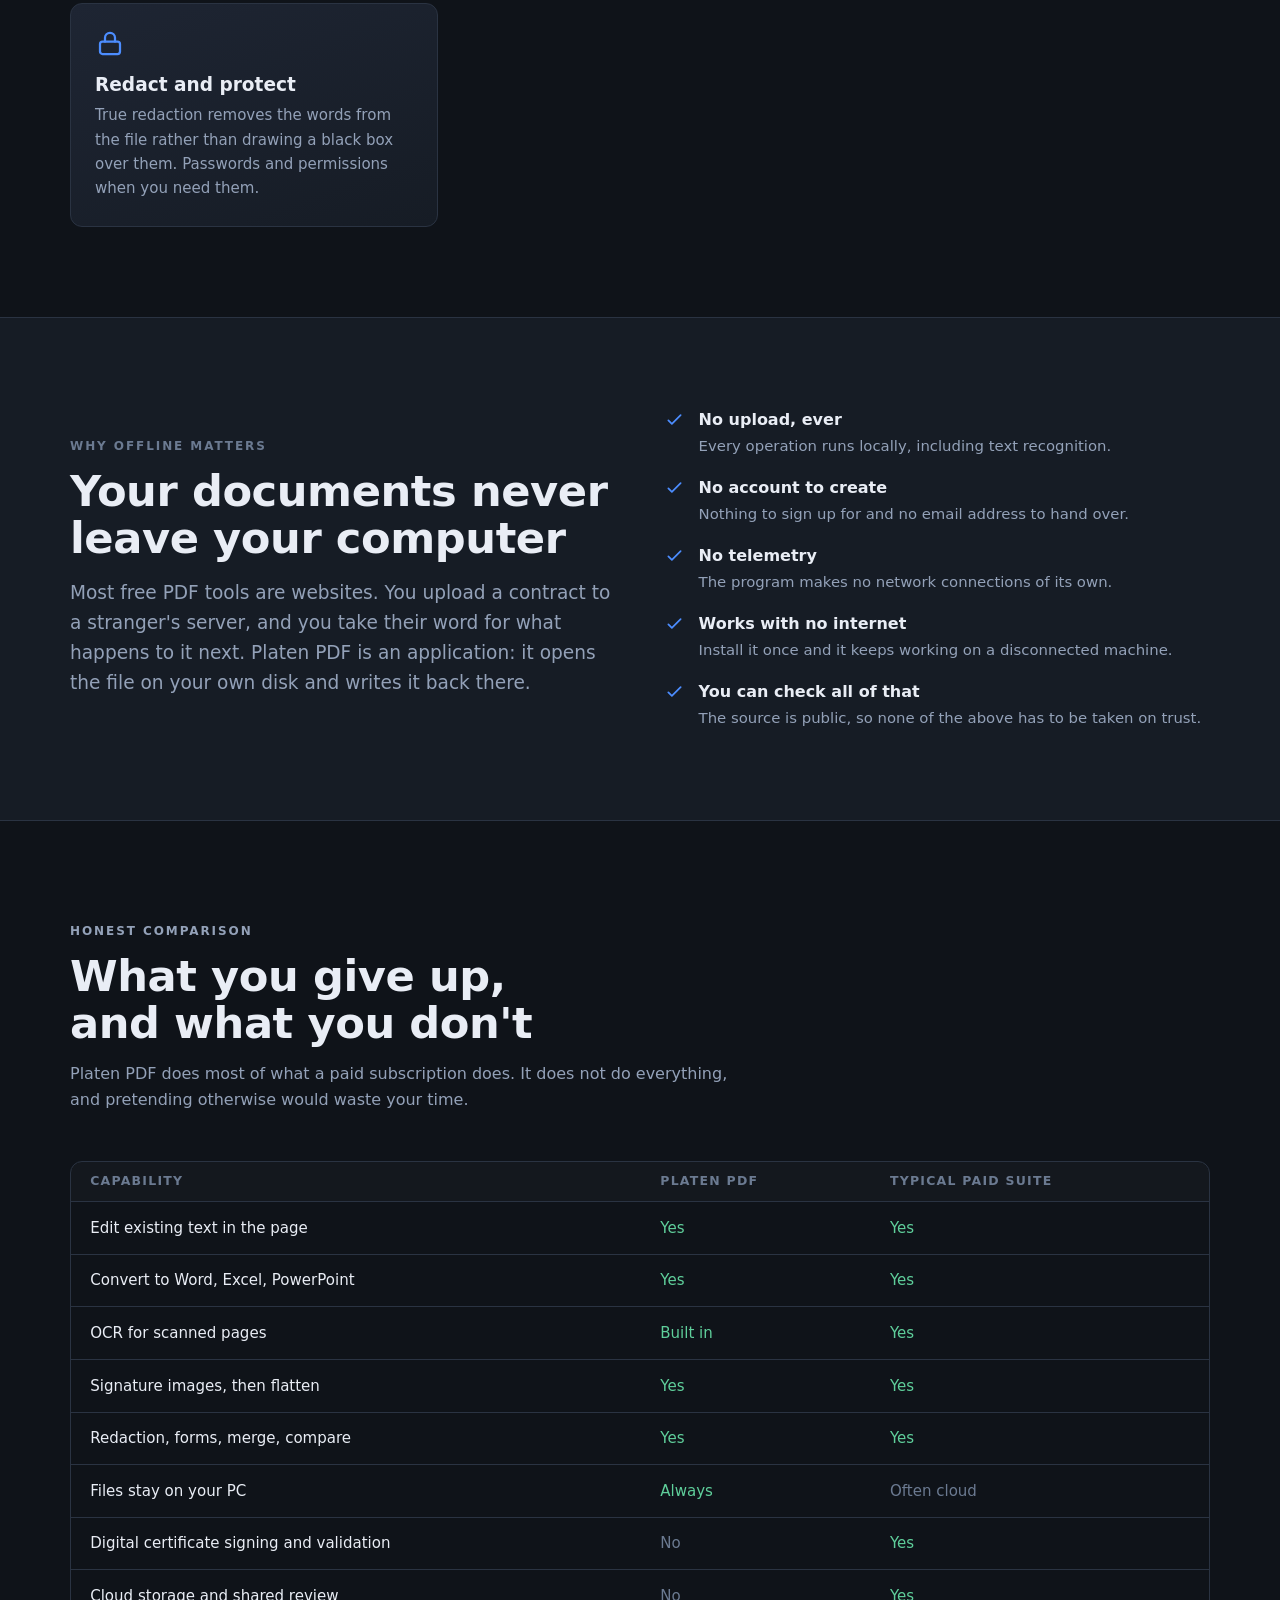
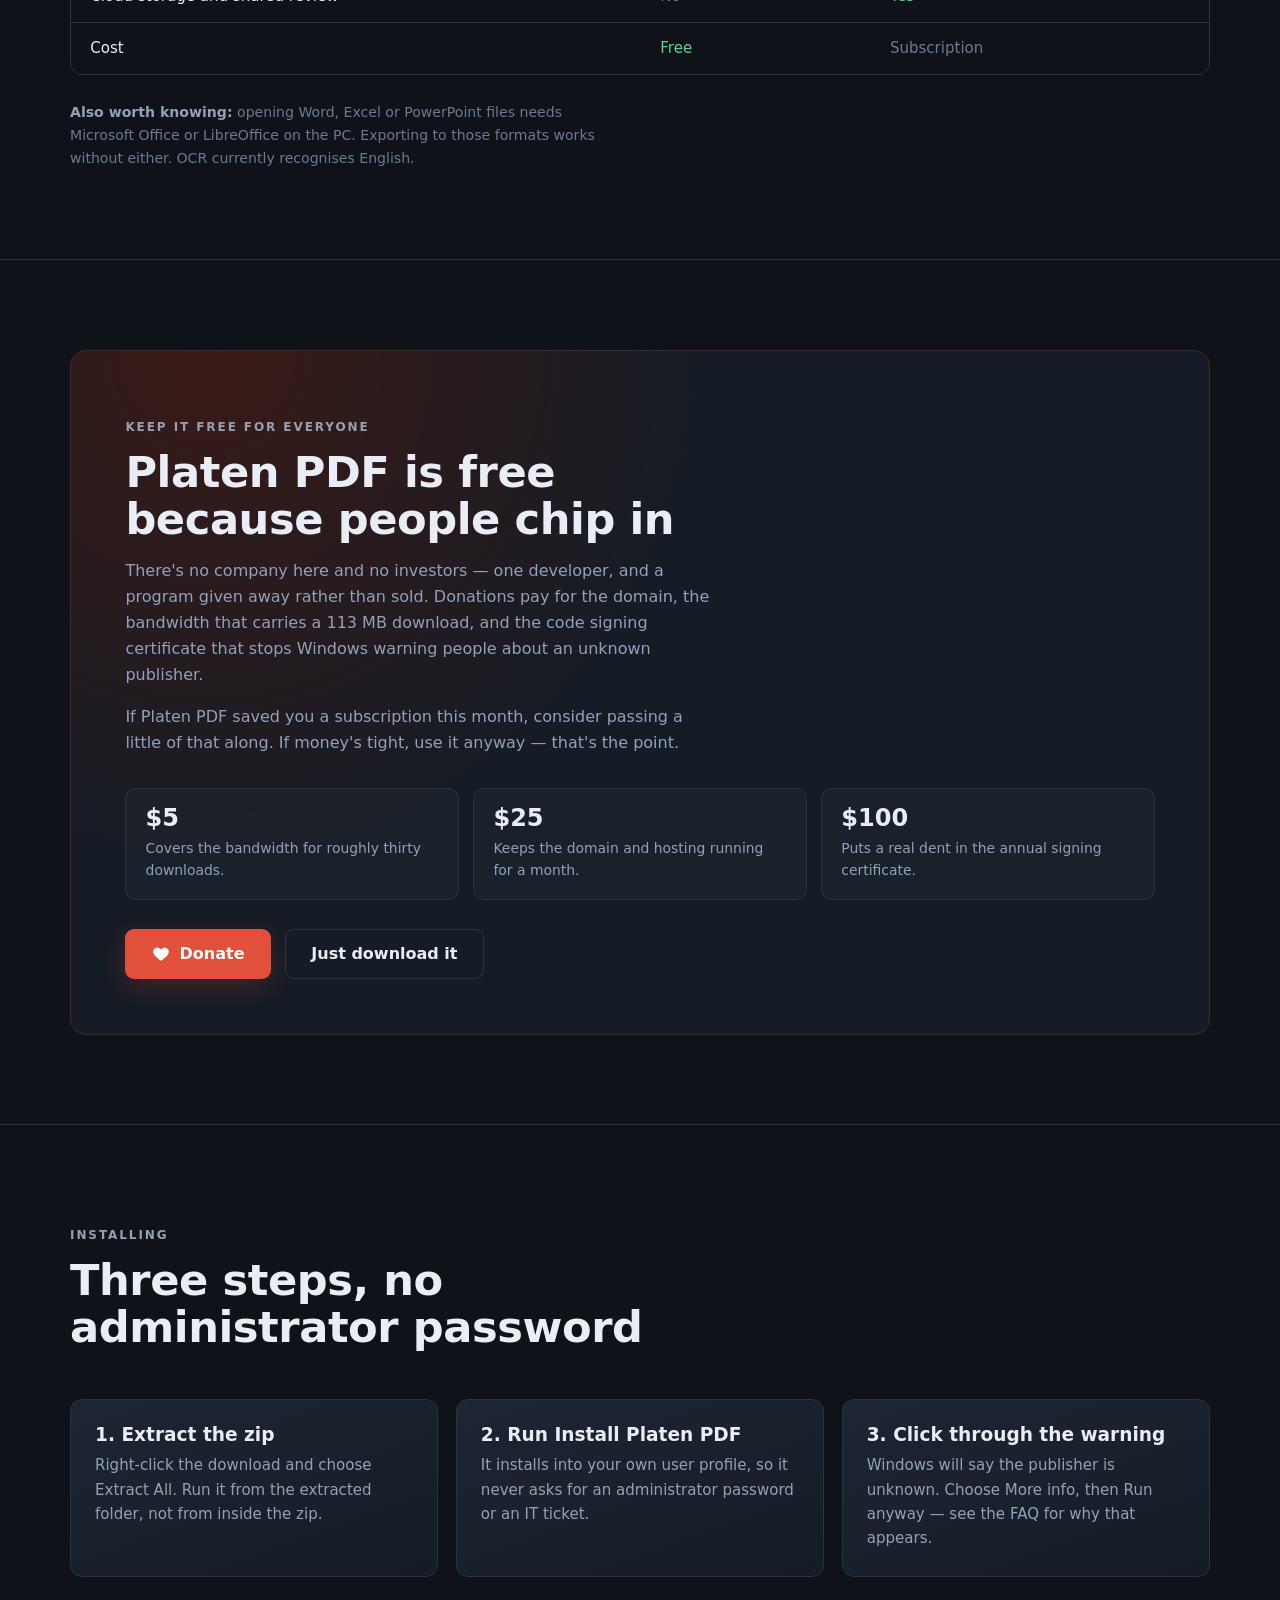
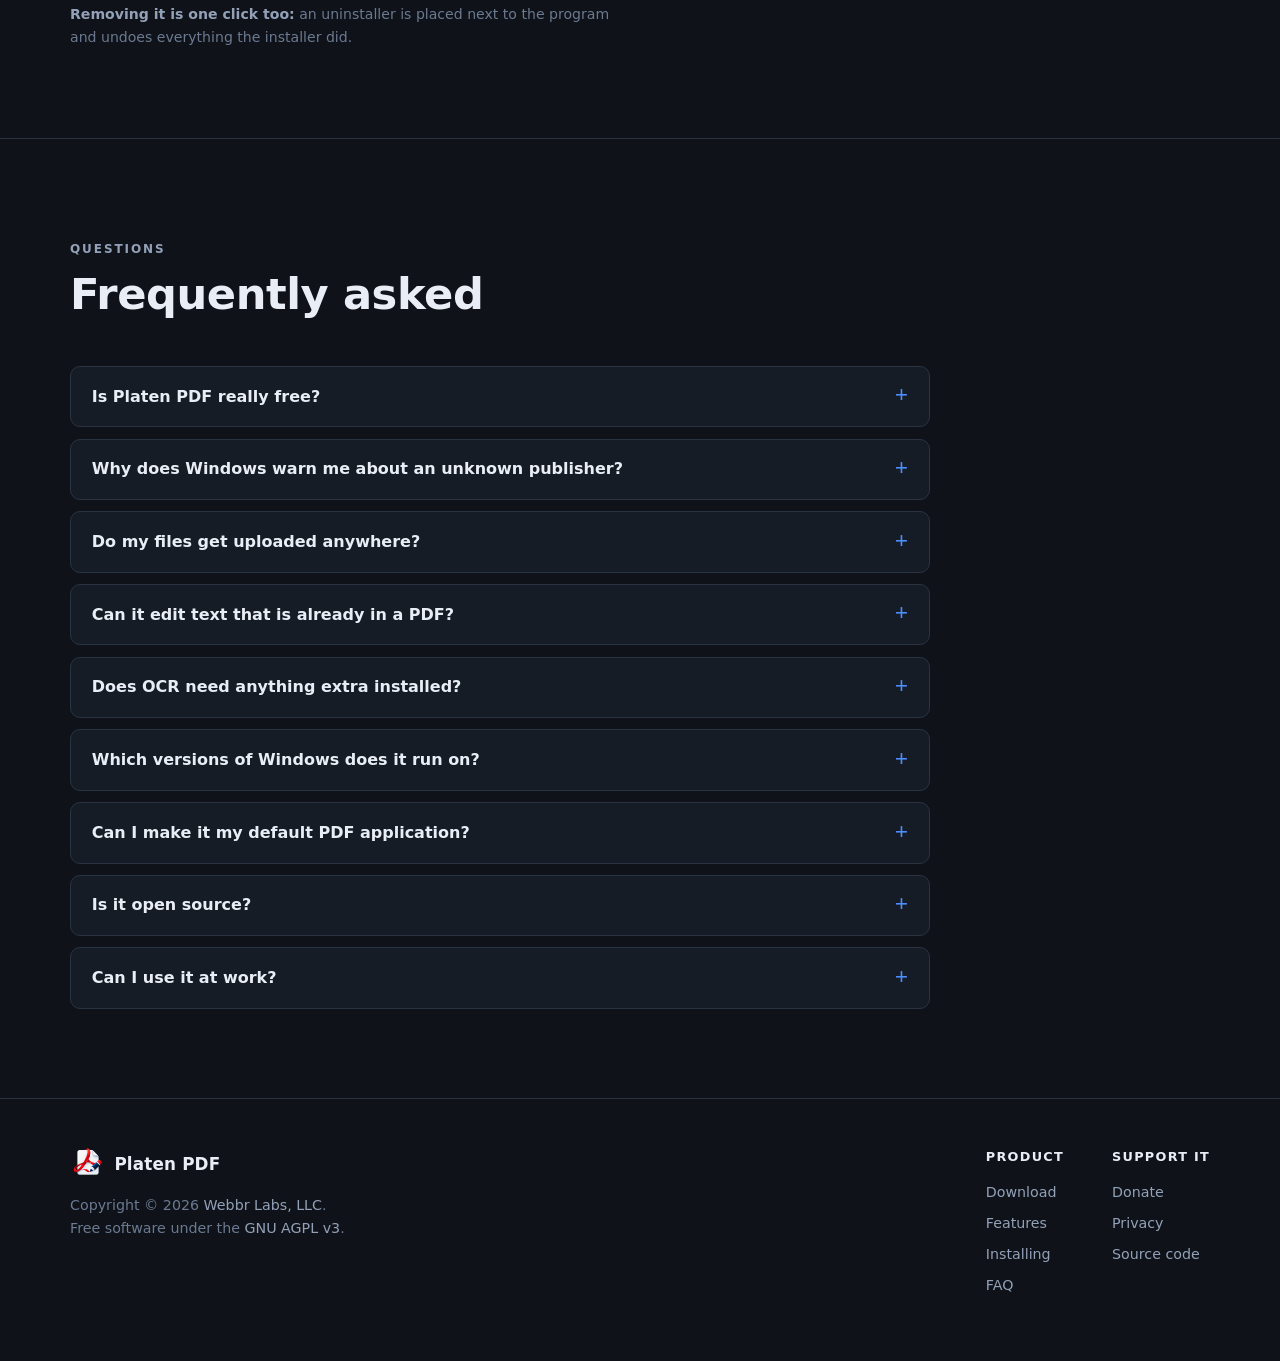
==== commit 62d62ec7: "Platen PDF 1.6.4 Co-Authored-By: Claude Opus 5.5 <noreply@anthropic.com>" ====
--- a/site/index.html
+++ b/site/index.html
@@ -274,7 +274,7 @@
       </p>
 
       <p class="specs">
-        <span><b>Version</b> 1.6.3</span>
+        <span><b>Version</b> 1.6.4</span>
         <span><b>Size</b> 113 MB</span>
         <span><b>For</b> Windows 10 &amp; 11, 64-bit</span>
         <span><b>Price</b> $0.00</span>
@@ -599,7 +599,7 @@
       "applicationCategory": "BusinessApplication",
       "applicationSubCategory": "PDF Editor",
       "operatingSystem": "Windows 10, Windows 11 (64-bit)",
-      "softwareVersion": "1.6.3",
+      "softwareVersion": "1.6.4",
       "fileSize": "113 MB",
       "downloadUrl": "https://github.com/david81te/Platen-PDF/releases/latest/download/PlatenPDF-Setup.zip",
       "installUrl": "https://freepdf4you.com/#download",
